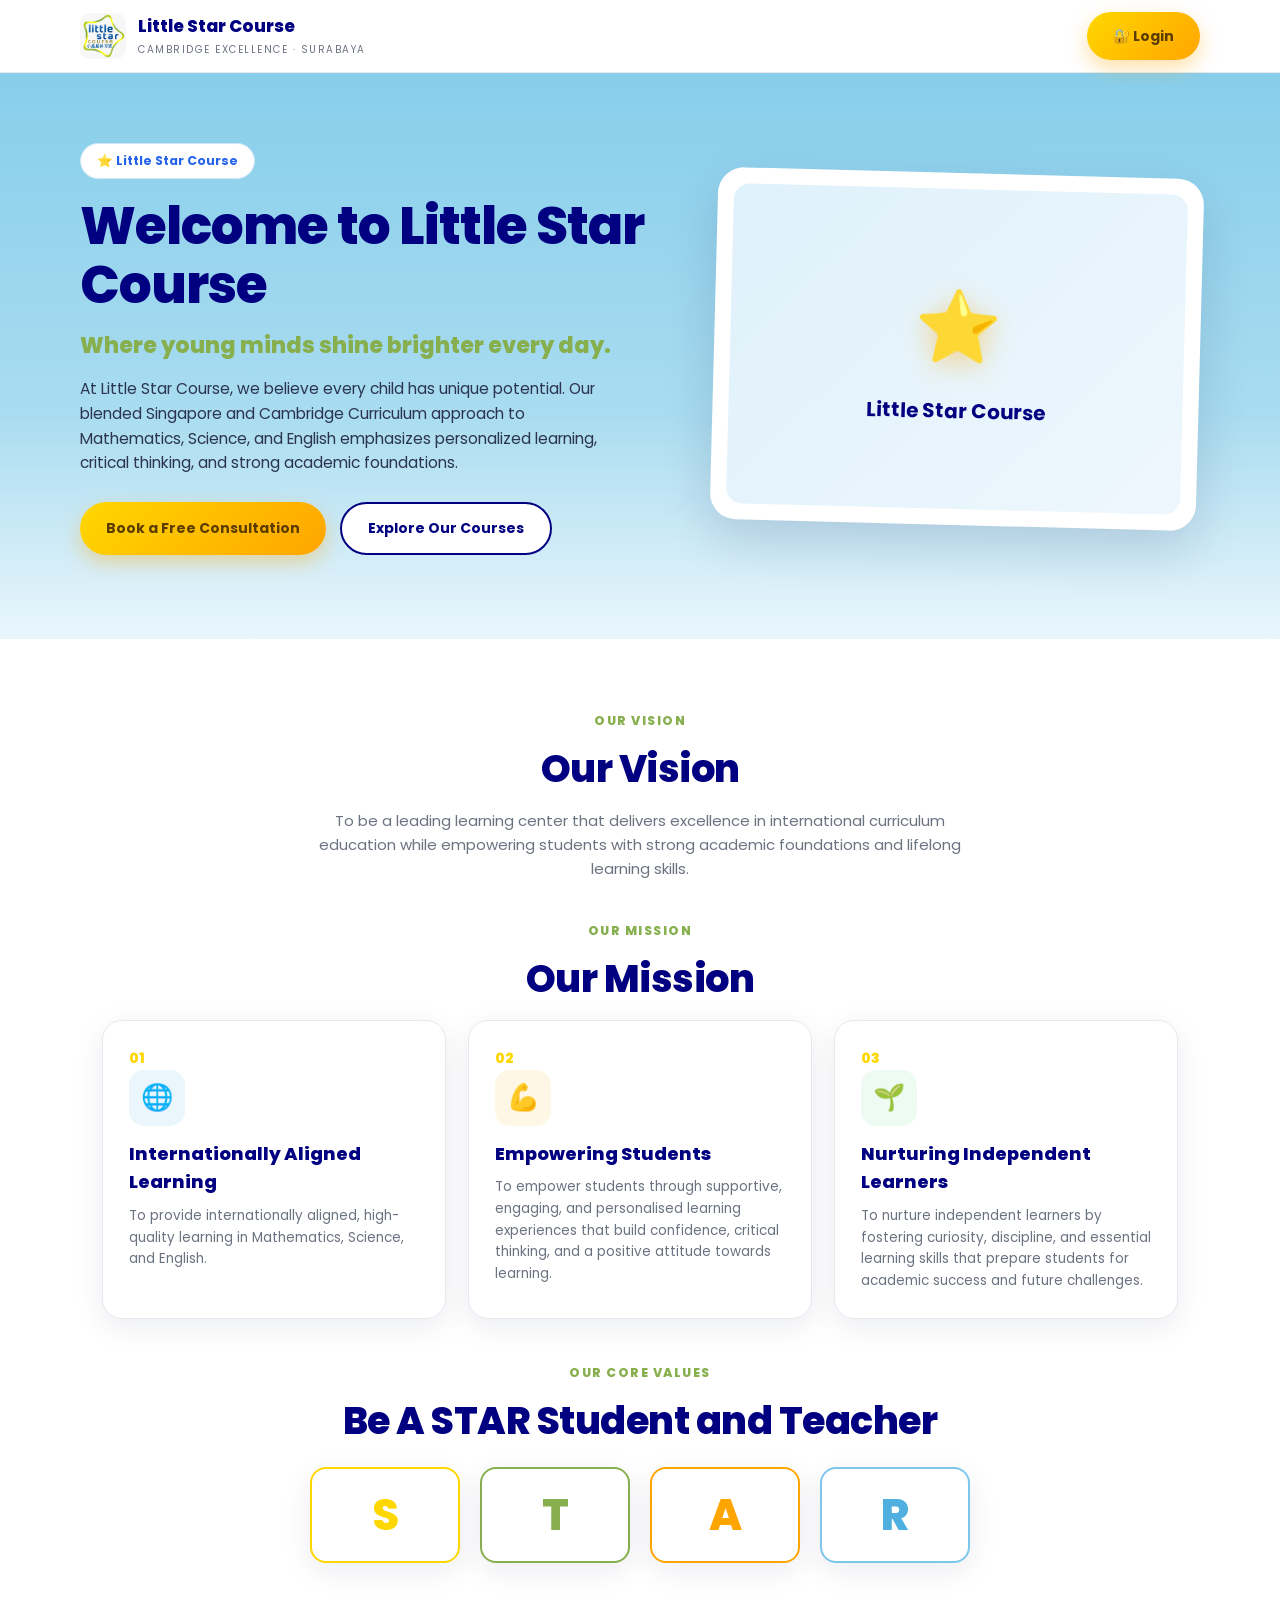
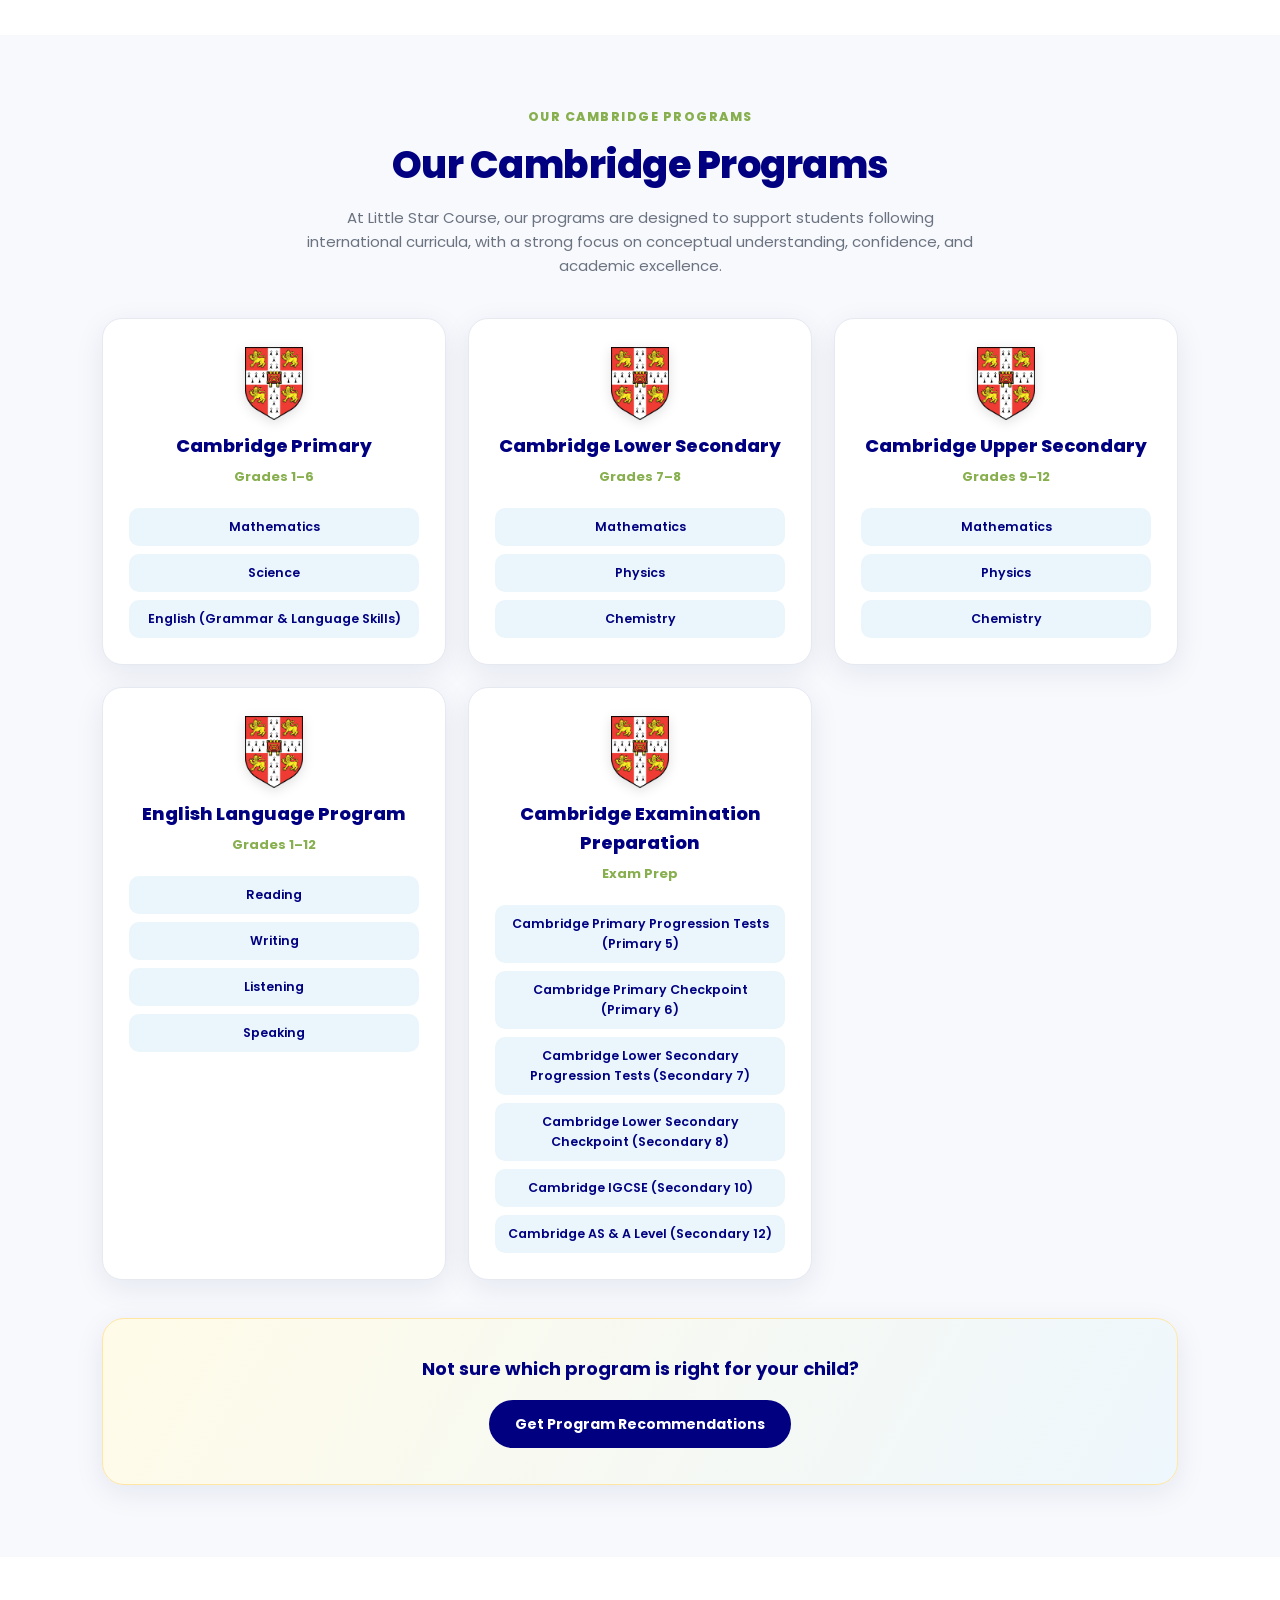
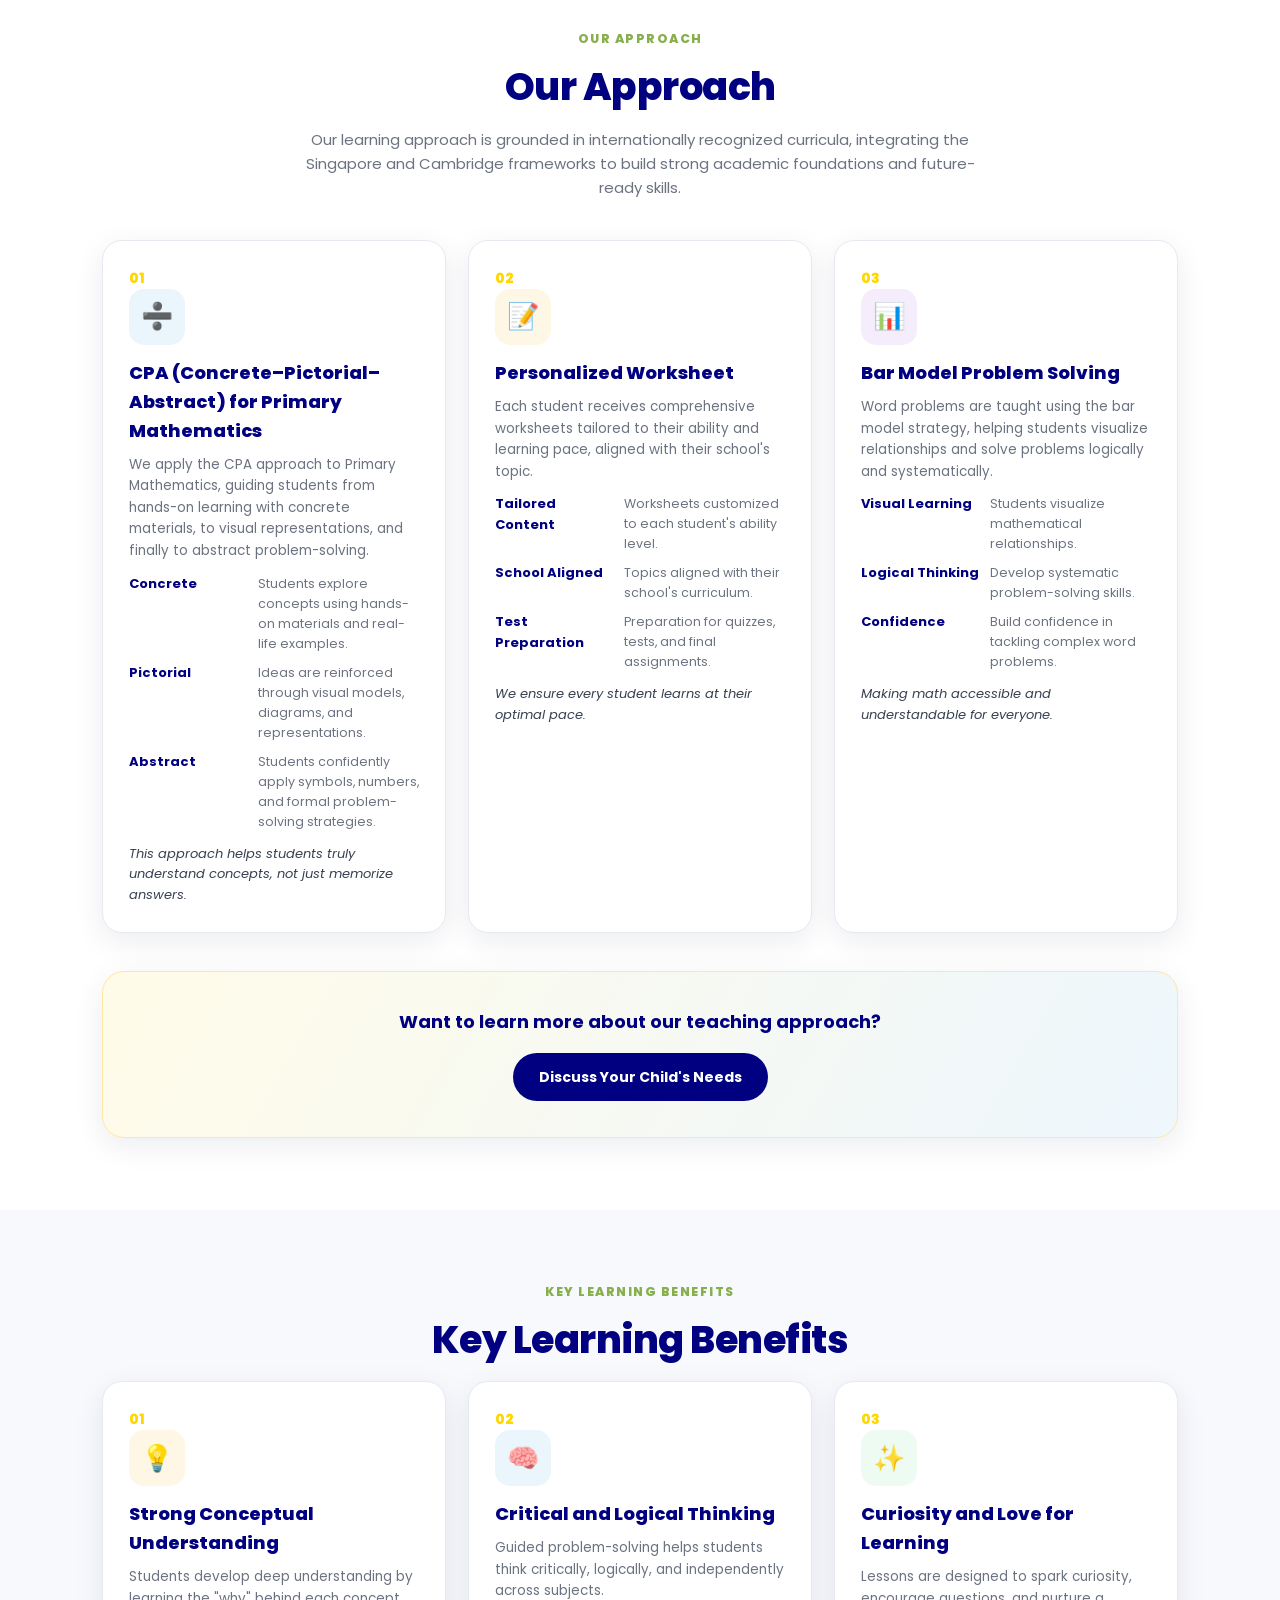
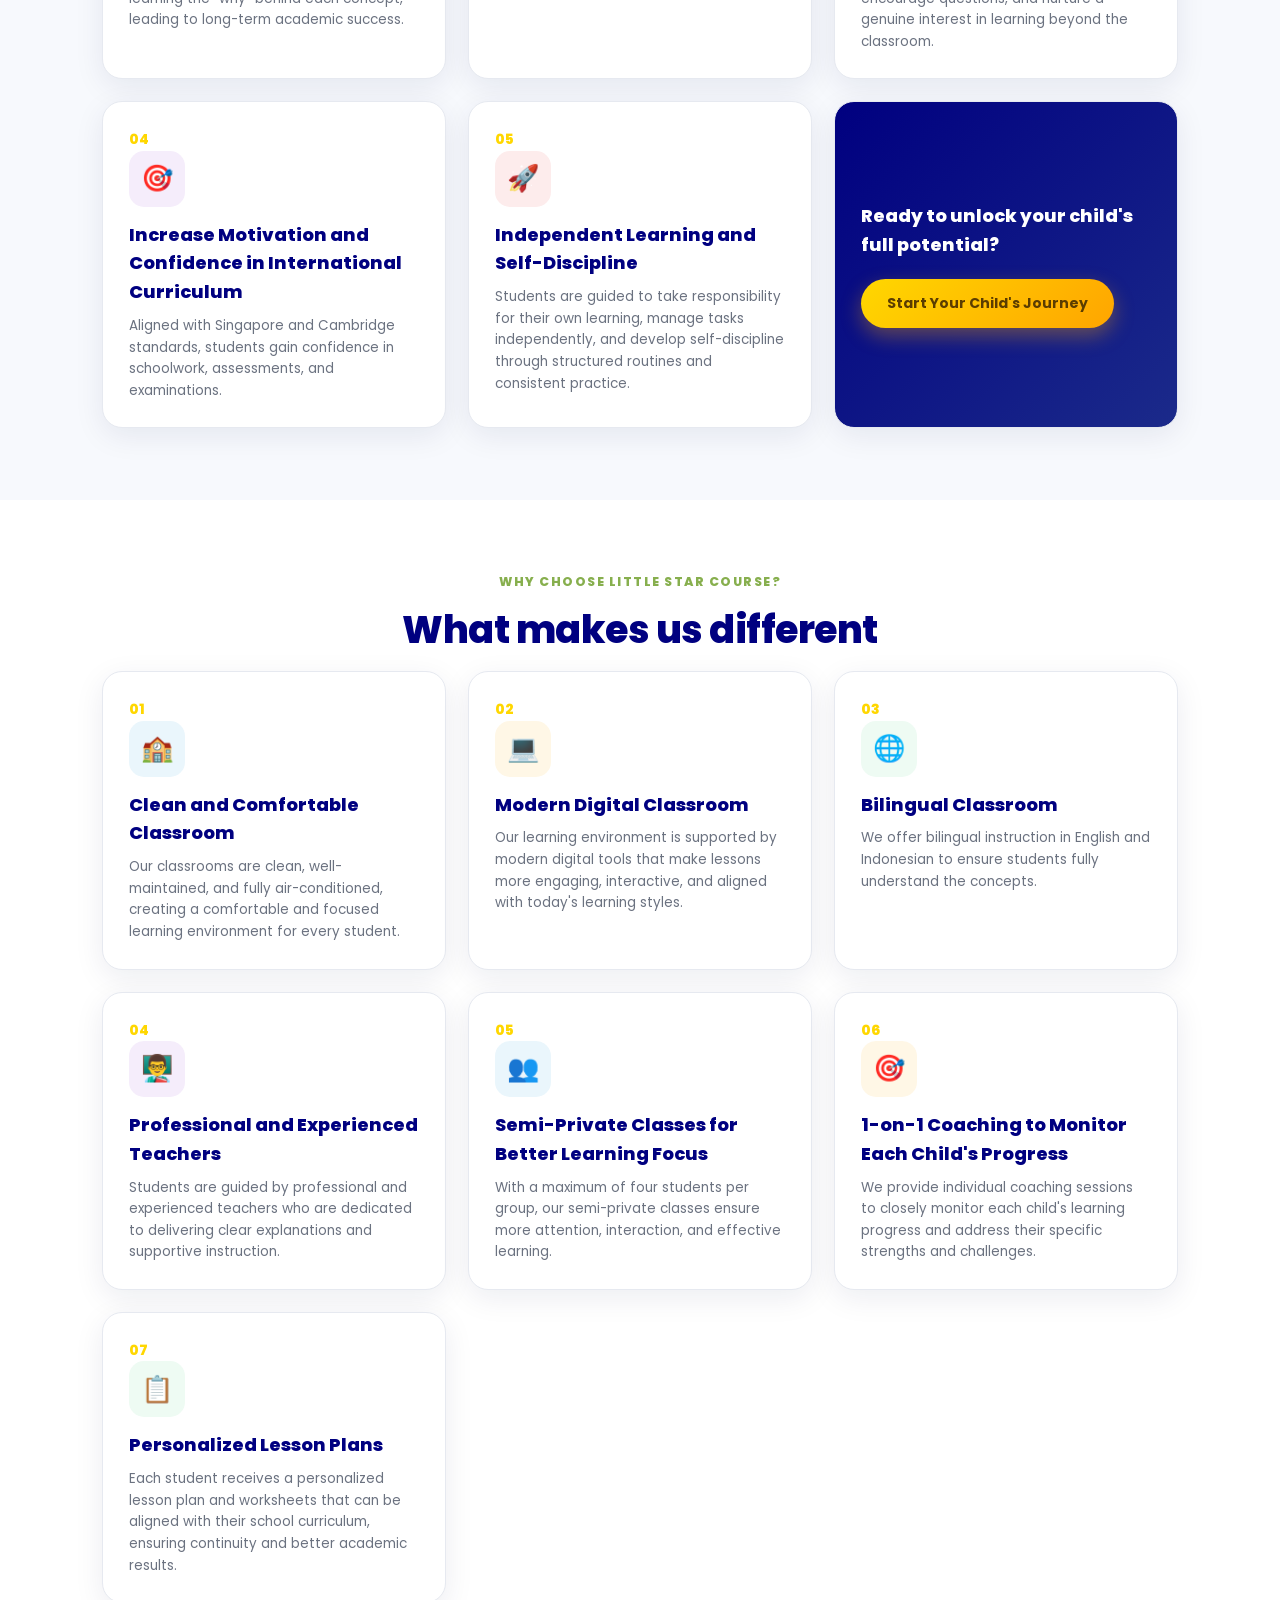
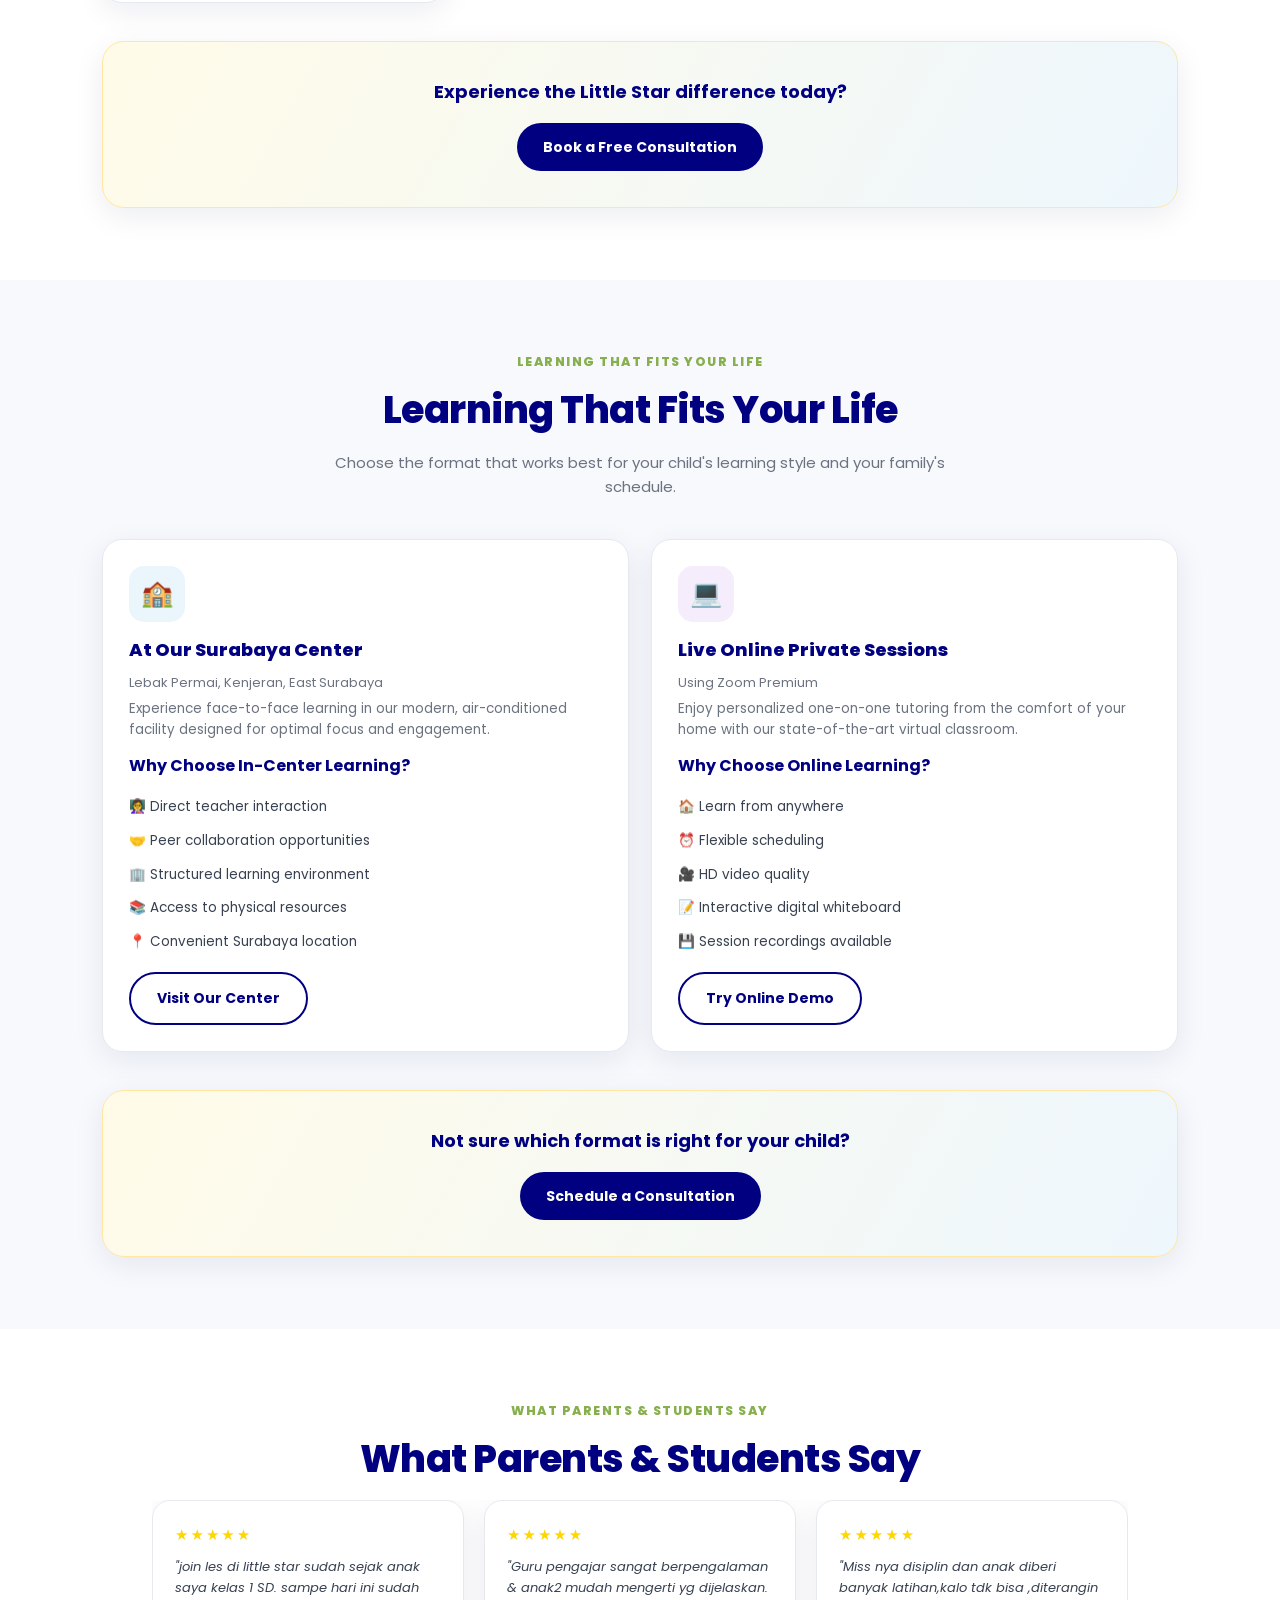
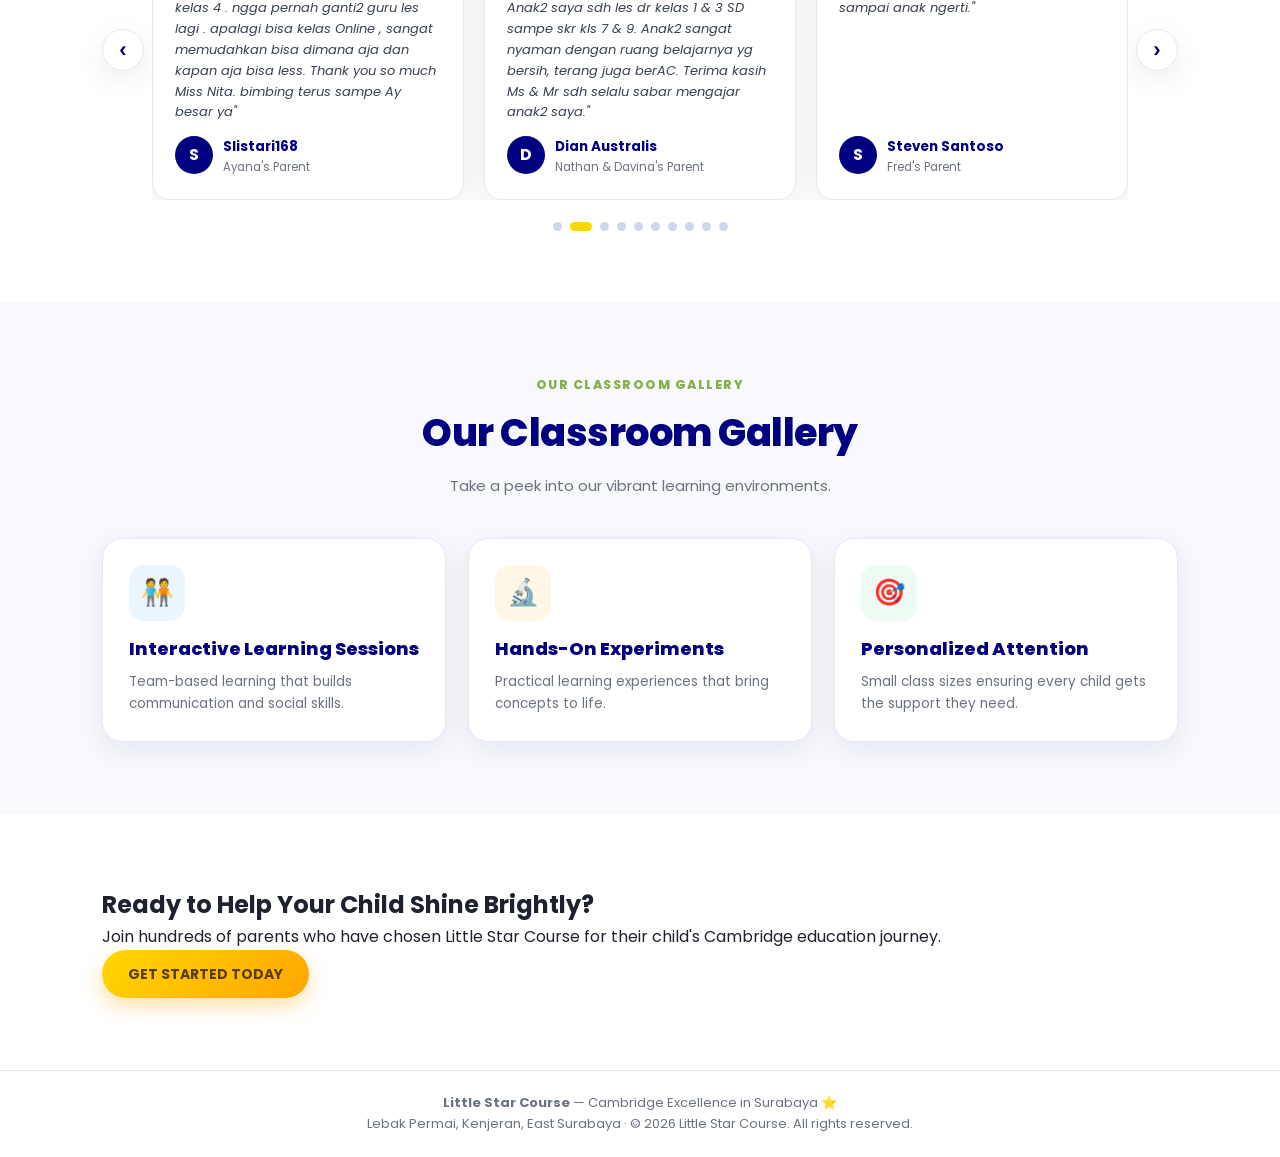
==== index.html @ 876dac09 "Add files via upload" ====
<!DOCTYPE html>
<html lang="en">
<head>
<meta charset="UTF-8">
<meta name="viewport" content="width=device-width, initial-scale=1.0">
<title>Little Star Course - Cambridge Excellence in Surabaya</title>
<meta name="description" content="Specialized Math, Science & English tutoring in Surabaya, designed for the modern learner. Cambridge curriculum for Primary, IGCSE, and A Level students.">
<link rel="icon" href="assets/logo.jpeg">
<link href="https://fonts.googleapis.com/css2?family=Poppins:wght@400;500;600;700;800&display=swap" rel="stylesheet">
<style>
:root{
  --navy:#000080;--navy2:#151a5c;--blue:#2563eb;--sky:#87ceeb;--sky-soft:#eaf6fc;
  --gold:#ffd700;--orange:#ffa500;--green:#87af4e;--purple:#9b59b6;
  --ink:#1e2230;--muted:#6b7280;--line:#e6e9f0;--bg:#f7f9fd;--card:#fff;
  --shadow:0 8px 30px rgba(15,23,80,.08);--shadow-lg:0 20px 50px rgba(15,23,80,.14);
}
*{box-sizing:border-box;margin:0;padding:0}
body{font-family:'Poppins',system-ui,sans-serif;color:var(--ink);background:var(--card);line-height:1.6;overflow-x:hidden}
a{text-decoration:none;color:inherit}
img{max-width:100%;display:block}
.wrap{max-width:1120px;margin:0 auto;padding:0 22px}
.btn{display:inline-flex;align-items:center;gap:8px;padding:13px 26px;border-radius:999px;font-weight:700;font-size:14px;cursor:pointer;border:none;transition:.2s}
.btn:active{transform:translateY(1px)}
.btn-gold{background:linear-gradient(135deg,var(--gold),var(--orange));color:#5b3d00;box-shadow:0 8px 20px rgba(255,165,0,.35)}
.btn-gold:hover{filter:brightness(1.03);transform:translateY(-2px)}
.btn-navy{background:var(--navy);color:#fff}
.btn-navy:hover{background:var(--navy2)}
.btn-outline{background:#fff;color:var(--navy);border:2px solid var(--navy)}
.btn-outline:hover{background:var(--navy);color:#fff}
.sec{padding:72px 0}
.sec-alt{background:var(--bg)}
.eyebrow{color:var(--green);font-weight:800;letter-spacing:1.5px;text-transform:uppercase;font-size:12.5px;text-align:center}
h2.title{font-size:clamp(26px,4vw,38px);font-weight:800;color:var(--navy);text-align:center;margin:8px 0 10px;letter-spacing:-.5px}
.subtitle{color:var(--muted);text-align:center;max-width:680px;margin:0 auto 40px;font-size:15px}
.grid{display:grid;gap:22px}
.card{background:var(--card);border:1px solid var(--line);border-radius:20px;padding:26px;box-shadow:var(--shadow);transition:.2s}
.card:hover{transform:translateY(-4px);box-shadow:var(--shadow-lg)}
.card .ic{width:56px;height:56px;border-radius:15px;display:flex;align-items:center;justify-content:center;font-size:26px;margin-bottom:14px}
.card h3{font-size:18px;color:var(--navy);font-weight:800;margin-bottom:8px}
.card p{color:var(--muted);font-size:13.5px}
.num{font-weight:800;color:var(--gold);font-size:14px}
.mini{margin-top:12px;display:flex;flex-direction:column;gap:9px}
.mini .row{display:flex;gap:9px;align-items:flex-start}
.mini .k{font-weight:700;color:var(--navy);font-size:13px;min-width:120px}
.mini .v{color:var(--muted);font-size:12.5px}
.note{color:#374151;font-size:13px;font-style:italic;margin-top:12px}

/* Header */
header{position:sticky;top:0;z-index:100;background:rgba(255,255,255,.94);backdrop-filter:blur(8px);border-bottom:1px solid var(--line)}
.nav{display:flex;align-items:center;justify-content:space-between;padding:12px 0}
.brand{display:flex;align-items:center;gap:12px}
.brand img{height:46px;width:auto;border-radius:10px}
.brand b{color:var(--navy);font-weight:800;font-size:17px;line-height:1}
.brand small{display:block;color:var(--muted);font-size:10px;letter-spacing:1.5px;text-transform:uppercase;margin-top:2px}

/* Hero */
.hero{background:linear-gradient(180deg,var(--sky) 0%,#a9dcf0 60%,var(--sky-soft) 100%);position:relative;overflow:hidden}
.hero-inner{display:grid;grid-template-columns:1.1fr .9fr;gap:40px;align-items:center;padding:70px 0 84px}
.hero h1{font-size:clamp(32px,5vw,52px);font-weight:800;color:var(--navy);line-height:1.12;letter-spacing:-1px}
.hero .tag{color:var(--green);font-weight:800;font-size:clamp(16px,2.4vw,22px);margin:14px 0}
.hero p{color:#2b3450;font-size:15.5px;max-width:520px}
.hero .cta{display:flex;gap:14px;flex-wrap:wrap;margin-top:26px}
.hero-badge{display:inline-flex;align-items:center;gap:8px;background:#fff;border:1.5px solid #cfe8f6;color:var(--blue);font-weight:700;font-size:12.5px;padding:7px 16px;border-radius:999px;margin-bottom:18px}
.hero-photo{background:#fff;border-radius:26px;padding:16px;box-shadow:var(--shadow-lg);transform:rotate(1.5deg)}
.hero-photo .frame{border-radius:16px;background:linear-gradient(135deg,#dff1fb,#eef7fd);height:320px;display:flex;align-items:center;justify-content:center;flex-direction:column;gap:12px;color:var(--navy)}
.hero-photo .frame .star{font-size:70px;filter:drop-shadow(0 6px 14px rgba(255,165,0,.4))}
@media(max-width:820px){.hero-inner{grid-template-columns:1fr;text-align:center;padding:50px 0 60px}.hero p{margin:0 auto}.hero .cta{justify-content:center}.hero-photo{display:none}}

/* STAR values (hover to reveal) */
.star-row{display:flex;gap:20px;justify-content:center;flex-wrap:wrap;margin-top:14px}
.star-item{position:relative}
.star-chip{background:#fff;border:2.5px solid var(--gold);border-radius:16px;width:150px;height:96px;display:flex;align-items:center;justify-content:center;box-shadow:var(--shadow);cursor:pointer;transition:.2s}
.star-item:hover .star-chip{transform:translateY(-3px);box-shadow:var(--shadow-lg)}
.star-chip .L{font-size:44px;font-weight:800;line-height:1;color:var(--gold)}
.star-pop{position:absolute;top:100%;left:50%;transform:translateX(-50%) translateY(-6px);margin-top:12px;width:236px;background:#fff;border:2px solid var(--gold);border-radius:16px;padding:16px 14px;box-shadow:var(--shadow-lg);opacity:0;visibility:hidden;transition:.22s;z-index:6;text-align:center}
.star-item:hover .star-pop{opacity:1;visibility:visible;transform:translateX(-50%) translateY(0)}
.star-pop b{display:block;font-size:15px;margin-bottom:6px}
.star-pop span{font-size:12.5px;color:#374151}
.st-s .star-chip,.st-s .star-pop{border-color:var(--gold)} .st-s .L,.st-s .star-pop b{color:var(--gold)}
.st-t .star-chip,.st-t .star-pop{border-color:var(--green)} .st-t .L,.st-t .star-pop b{color:var(--green)}
.st-a .star-chip,.st-a .star-pop{border-color:var(--orange)} .st-a .L,.st-a .star-pop b{color:var(--orange)}
.st-r .star-chip,.st-r .star-pop{border-color:#7cc6ea} .st-r .L,.st-r .star-pop b{color:#4fb0e0}
@media(max-width:640px){
  .star-row{flex-direction:column;align-items:stretch;gap:12px;max-width:440px;margin:16px auto 0}
  .star-item{display:flex;align-items:center;gap:14px;background:#fff;border:2px solid var(--gold);border-radius:16px;padding:12px 16px;box-shadow:var(--shadow)}
  .star-chip{width:52px;height:52px;flex:0 0 52px;border:none;border-radius:12px;box-shadow:none;background:transparent}
  .star-chip .L{font-size:38px}
  .star-item:hover .star-chip{transform:none;box-shadow:none}
  .star-pop{position:static;opacity:1;visibility:visible;transform:none!important;width:auto;margin:0;border:none;box-shadow:none;padding:0;background:transparent;text-align:left;flex:1}
  .star-pop b{font-size:14.5px;margin-bottom:2px}
  .star-pop span{font-size:12px;line-height:1.5}
  .st-s.star-item{border-color:var(--gold)} .st-t.star-item{border-color:var(--green)}
  .st-a.star-item{border-color:var(--orange)} .st-r.star-item{border-color:#7cc6ea}
}

/* exam list */
.examlist{display:flex;flex-wrap:wrap;gap:10px;justify-content:center;margin-top:22px}
.examlist span{background:#fff;border:1px solid var(--line);border-radius:999px;padding:8px 16px;font-size:12.5px;font-weight:600;color:var(--navy)}
.pill{display:inline-block;background:var(--sky-soft);color:var(--blue);font-size:12px;font-weight:700;padding:4px 12px;border-radius:999px;margin:3px 3px 0 0}
.prog{text-align:center;display:flex;flex-direction:column;align-items:center}
.prog{transition:transform .25s,box-shadow .25s,border-color .25s}
.prog:hover{border-color:#f0c98a}
.prog .crest{width:58px;height:auto;margin:2px auto 12px;filter:drop-shadow(0 3px 6px rgba(0,0,0,.12));transition:transform .38s cubic-bezier(.34,1.56,.64,1)}
.prog:hover .crest{transform:scale(1.16) rotate(-3deg)}
.exam-wrap:hover .exam-crest{transform:scale(1.12)}
.exam-crest{transition:transform .38s cubic-bezier(.34,1.56,.64,1)}
.prog h3{margin-bottom:6px}
.prog .grades{color:var(--green);font-weight:700;font-size:13px;margin-bottom:12px}
.prog .subj{display:block;width:100%;background:var(--sky-soft);color:var(--navy);border-radius:10px;padding:9px 12px;font-size:12.5px;font-weight:600;margin-top:8px}
.exam-crest{width:56px;height:auto;margin:0 auto 10px;filter:drop-shadow(0 3px 6px rgba(0,0,0,.12))}
.cta-band{text-align:center;margin-top:38px;background:linear-gradient(120deg,#fffbe8,#eef7fd);border:1.5px solid #ffe6a3;border-radius:22px;padding:36px 24px;box-shadow:var(--shadow)}
.cta-band p{color:var(--navy);font-weight:700;font-size:18px;margin-bottom:16px}

/* testimonials */
.tgrid{display:grid;grid-template-columns:repeat(3,1fr);gap:20px}
@media(max-width:900px){.tgrid{grid-template-columns:1fr}}
.tcard{background:#fff;border:1px solid var(--line);border-radius:18px;padding:22px;box-shadow:var(--shadow);display:flex;flex-direction:column;height:300px}
.tcard .stars{color:var(--gold);font-size:15px;letter-spacing:2px}
.tcard p{color:#374151;font-size:13px;margin:10px 0 14px;font-style:italic;flex:1;overflow:auto}
/* carousel */
.carousel{position:relative;display:flex;align-items:center;gap:8px}
.carousel-vp{overflow:hidden;flex:1}
.ctrack{display:flex;gap:20px;transition:transform .55s ease}
.ctrack .tcard{flex:0 0 calc((100% - 40px)/3)}
.caro-btn{width:42px;height:42px;flex-shrink:0;border-radius:50%;border:1.5px solid var(--line);background:#fff;color:var(--navy);font-size:22px;font-weight:700;cursor:pointer;box-shadow:var(--shadow);transition:.15s}
.caro-btn:hover{background:var(--navy);color:#fff}
.caro-dots{display:flex;gap:8px;justify-content:center;margin-top:22px}
.caro-dots i{width:9px;height:9px;border-radius:50%;background:#cfd6ea;cursor:pointer;transition:.2s}
.caro-dots i.on{background:var(--gold);width:22px;border-radius:6px}
@media(max-width:900px){.ctrack .tcard{flex:0 0 100%}.caro-btn{width:36px;height:36px;font-size:18px}}
.tcard .who{display:flex;align-items:center;gap:10px}
.tcard .av{width:38px;height:38px;border-radius:50%;background:var(--navy);color:#fff;display:flex;align-items:center;justify-content:center;font-weight:700;flex-shrink:0}
.tcard .who b{font-size:13.5px;color:var(--navy)}
.tcard .who small{display:block;color:var(--muted);font-size:11.5px}

/* format */
.fmt{display:grid;grid-template-columns:1fr 1fr;gap:22px}
@media(max-width:820px){.fmt{grid-template-columns:1fr}}
.fmt .card ul{list-style:none;margin-top:12px}
.fmt .card li{padding:6px 0;font-size:13.5px;color:#374151;display:flex;gap:8px;align-items:center}
.fmt .addr{color:var(--muted);font-size:13px;margin-bottom:4px}

/* final cta (sky-blue band) */
.final-band{background:linear-gradient(180deg,#8ed3ef 0%,#79c9e8 100%);padding:82px 0;text-align:center}
.final-band h2{color:#fff;font-size:clamp(28px,4vw,42px);font-weight:800;letter-spacing:-.5px}
.final-band p{color:rgba(255,255,255,.95);max-width:560px;margin:14px auto 28px;font-size:15.5px}
.btn-orange{background:linear-gradient(135deg,#ffb300,#ff9800);color:#fff;box-shadow:0 10px 26px rgba(255,152,0,.42)}
.btn-orange:hover{filter:brightness(1.03);transform:translateY(-2px)}

footer{background:#fff;color:var(--muted);padding:22px 0;text-align:center;font-size:13px;border-top:1px solid var(--line)}

/* ===== Mobile tidy-up ===== */
@media(max-width:900px){
  .grid[style]{grid-template-columns:1fr 1fr!important}
}
@media(max-width:640px){
  .grid[style]{grid-template-columns:1fr!important}
  .sec{padding:48px 0}
  .wrap{padding:0 18px}
  h2.title{font-size:26px}
  .subtitle{margin-bottom:28px;font-size:14px}
  .card{padding:20px}
  .cta-band{padding:26px 18px;margin-top:26px}
  .cta-band p{font-size:16px}
  .final-band{padding:56px 0}
  .hero-badge{margin-bottom:14px}
  .hero .cta .btn{width:100%;justify-content:center}
  .carousel{gap:4px}
}
</style>
</head>
<body>

<header>
  <div class="wrap nav">
    <a class="brand" href="index.html">
      <img src="assets/logo.jpeg" alt="Little Star Course">
      <div><b>Little Star Course</b><small>Cambridge Excellence · Surabaya</small></div>
    </a>
    <a href="portal.html" class="btn btn-gold">🔐 Login</a>
  </div>
</header>

<!-- HERO -->
<section class="hero">
  <div class="wrap hero-inner">
    <div>
      <span class="hero-badge">⭐ Little Star Course</span>
      <h1>Welcome to Little Star Course</h1>
      <div class="tag">Where young minds shine brighter every day.</div>
      <p>At Little Star Course, we believe every child has unique potential. Our blended Singapore and Cambridge Curriculum approach to Mathematics, Science, and English emphasizes personalized learning, critical thinking, and strong academic foundations.</p>
      <div class="cta">
        <a href="https://wa.me/6287855888747" target="_blank" rel="noopener" class="btn btn-gold">Book a Free Consultation</a>
        <a href="#programs" class="btn btn-outline">Explore Our Courses</a>
      </div>
    </div>
    <div class="hero-photo">
      <div class="frame">
        <div class="star">⭐</div>
        <b style="font-size:20px">Little Star Course</b>
      </div>
    </div>
  </div>
</section>

<!-- VISION -->
<section class="sec">
  <div class="wrap">
    <div class="eyebrow">Our Vision</div>
    <h2 class="title">Our Vision</h2>
    <p class="subtitle">To be a leading learning center that delivers excellence in international curriculum education while empowering students with strong academic foundations and lifelong learning skills.</p>

    <div class="eyebrow" style="margin-top:20px">Our Mission</div>
    <h2 class="title">Our Mission</h2>
    <div class="grid" style="grid-template-columns:repeat(3,1fr)">
      <div class="card"><div class="num">01</div><div class="ic" style="background:var(--sky-soft)">🌐</div><h3>Internationally Aligned Learning</h3><p>To provide internationally aligned, high-quality learning in Mathematics, Science, and English.</p></div>
      <div class="card"><div class="num">02</div><div class="ic" style="background:#fff7e6">💪</div><h3>Empowering Students</h3><p>To empower students through supportive, engaging, and personalised learning experiences that build confidence, critical thinking, and a positive attitude towards learning.</p></div>
      <div class="card"><div class="num">03</div><div class="ic" style="background:#eefbf3">🌱</div><h3>Nurturing Independent Learners</h3><p>To nurture independent learners by fostering curiosity, discipline, and essential learning skills that prepare students for academic success and future challenges.</p></div>
    </div>

    <div style="text-align:center;margin-top:44px">
      <div class="eyebrow">Our Core Values</div>
      <h2 class="title" style="margin-bottom:16px">Be A STAR Student and Teacher</h2>
      <div class="star-row">
        <div class="star-item st-s"><div class="star-chip"><div class="L">S</div></div>
          <div class="star-pop"><b>Shine Brightly</b><span>Always do your best and let your talents and efforts shine.</span></div></div>
        <div class="star-item st-t"><div class="star-chip"><div class="L">T</div></div>
          <div class="star-pop"><b>Try Hard</b><span>Put in consistent effort and never give up even when things are challenging.</span></div></div>
        <div class="star-item st-a"><div class="star-chip"><div class="L">A</div></div>
          <div class="star-pop"><b>Act Kindly</b><span>Show kindness to others through words and actions every day.</span></div></div>
        <div class="star-item st-r"><div class="star-chip"><div class="L">R</div></div>
          <div class="star-pop"><b>Respect Everyone</b><span>Treat teachers, classmates and yourself with respect and dignity.</span></div></div>
      </div>
    </div>
  </div>
</section>

<!-- PROGRAMS -->
<section class="sec sec-alt" id="programs">
  <div class="wrap">
    <div class="eyebrow">Our Cambridge Programs</div>
    <h2 class="title">Our Cambridge Programs</h2>
    <p class="subtitle">At Little Star Course, our programs are designed to support students following international curricula, with a strong focus on conceptual understanding, confidence, and academic excellence.</p>
    <div class="grid" style="grid-template-columns:repeat(3,1fr)">
      <div class="card prog"><img src="assets/cambridge.png" class="crest" alt="Cambridge"><h3>Cambridge Primary</h3><div class="grades">Grades 1–6</div><span class="subj">Mathematics</span><span class="subj">Science</span><span class="subj">English (Grammar &amp; Language Skills)</span></div>
      <div class="card prog"><img src="assets/cambridge.png" class="crest" alt="Cambridge"><h3>Cambridge Lower Secondary</h3><div class="grades">Grades 7–8</div><span class="subj">Mathematics</span><span class="subj">Physics</span><span class="subj">Chemistry</span></div>
      <div class="card prog"><img src="assets/cambridge.png" class="crest" alt="Cambridge"><h3>Cambridge Upper Secondary</h3><div class="grades">Grades 9–12</div><span class="subj">Mathematics</span><span class="subj">Physics</span><span class="subj">Chemistry</span></div>
      <div class="card prog"><img src="assets/cambridge.png" class="crest" alt="Cambridge"><h3>English Language Program</h3><div class="grades">Grades 1–12</div><span class="subj">Reading</span><span class="subj">Writing</span><span class="subj">Listening</span><span class="subj">Speaking</span></div>
      <div class="card prog"><img src="assets/cambridge.png" class="crest" alt="Cambridge"><h3>Cambridge Examination Preparation</h3><div class="grades">Exam Prep</div><span class="subj">Cambridge Primary Progression Tests (Primary 5)</span><span class="subj">Cambridge Primary Checkpoint (Primary 6)</span><span class="subj">Cambridge Lower Secondary Progression Tests (Secondary 7)</span><span class="subj">Cambridge Lower Secondary Checkpoint (Secondary 8)</span><span class="subj">Cambridge IGCSE (Secondary 10)</span><span class="subj">Cambridge AS &amp; A Level (Secondary 12)</span></div>
    </div>
    <div class="cta-band"><p>Not sure which program is right for your child?</p><a href="https://wa.me/6287855888747" target="_blank" rel="noopener" class="btn btn-navy">Get Program Recommendations</a></div>
  </div>
</section>

<!-- APPROACH -->
<section class="sec" id="approach">
  <div class="wrap">
    <div class="eyebrow">Our Approach</div>
    <h2 class="title">Our Approach</h2>
    <p class="subtitle">Our learning approach is grounded in internationally recognized curricula, integrating the Singapore and Cambridge frameworks to build strong academic foundations and future-ready skills.</p>
    <div class="grid" style="grid-template-columns:repeat(3,1fr)">
      <div class="card"><div class="num">01</div><div class="ic" style="background:var(--sky-soft)">➗</div>
        <h3>CPA (Concrete–Pictorial–Abstract) for Primary Mathematics</h3>
        <p>We apply the CPA approach to Primary Mathematics, guiding students from hands-on learning with concrete materials, to visual representations, and finally to abstract problem-solving.</p>
        <div class="mini">
          <div class="row"><div class="k">Concrete</div><div class="v">Students explore concepts using hands-on materials and real-life examples.</div></div>
          <div class="row"><div class="k">Pictorial</div><div class="v">Ideas are reinforced through visual models, diagrams, and representations.</div></div>
          <div class="row"><div class="k">Abstract</div><div class="v">Students confidently apply symbols, numbers, and formal problem-solving strategies.</div></div>
        </div>
        <div class="note">This approach helps students truly understand concepts, not just memorize answers.</div></div>
      <div class="card"><div class="num">02</div><div class="ic" style="background:#fff7e6">📝</div>
        <h3>Personalized Worksheet</h3>
        <p>Each student receives comprehensive worksheets tailored to their ability and learning pace, aligned with their school's topic.</p>
        <div class="mini">
          <div class="row"><div class="k">Tailored Content</div><div class="v">Worksheets customized to each student's ability level.</div></div>
          <div class="row"><div class="k">School Aligned</div><div class="v">Topics aligned with their school's curriculum.</div></div>
          <div class="row"><div class="k">Test Preparation</div><div class="v">Preparation for quizzes, tests, and final assignments.</div></div>
        </div>
        <div class="note">We ensure every student learns at their optimal pace.</div></div>
      <div class="card"><div class="num">03</div><div class="ic" style="background:#f5edfb">📊</div>
        <h3>Bar Model Problem Solving</h3>
        <p>Word problems are taught using the bar model strategy, helping students visualize relationships and solve problems logically and systematically.</p>
        <div class="mini">
          <div class="row"><div class="k">Visual Learning</div><div class="v">Students visualize mathematical relationships.</div></div>
          <div class="row"><div class="k">Logical Thinking</div><div class="v">Develop systematic problem-solving skills.</div></div>
          <div class="row"><div class="k">Confidence</div><div class="v">Build confidence in tackling complex word problems.</div></div>
        </div>
        <div class="note">Making math accessible and understandable for everyone.</div></div>
    </div>
    <div class="cta-band"><p>Want to learn more about our teaching approach?</p><a href="https://wa.me/6287855888747" target="_blank" rel="noopener" class="btn btn-navy">Discuss Your Child's Needs</a></div>
  </div>
</section>

<!-- KEY LEARNING BENEFITS -->
<section class="sec sec-alt">
  <div class="wrap">
    <div class="eyebrow">Key Learning Benefits</div>
    <h2 class="title">Key Learning Benefits</h2>
    <div class="grid" style="grid-template-columns:repeat(3,1fr)">
      <div class="card"><div class="num">01</div><div class="ic" style="background:#fff7e6">💡</div><h3>Strong Conceptual Understanding</h3><p>Students develop deep understanding by learning the "why" behind each concept, leading to long-term academic success.</p></div>
      <div class="card"><div class="num">02</div><div class="ic" style="background:var(--sky-soft)">🧠</div><h3>Critical and Logical Thinking</h3><p>Guided problem-solving helps students think critically, logically, and independently across subjects.</p></div>
      <div class="card"><div class="num">03</div><div class="ic" style="background:#eefbf3">✨</div><h3>Curiosity and Love for Learning</h3><p>Lessons are designed to spark curiosity, encourage questions, and nurture a genuine interest in learning beyond the classroom.</p></div>
      <div class="card"><div class="num">04</div><div class="ic" style="background:#f5edfb">🎯</div><h3>Increase Motivation and Confidence in International Curriculum</h3><p>Aligned with Singapore and Cambridge standards, students gain confidence in schoolwork, assessments, and examinations.</p></div>
      <div class="card"><div class="num">05</div><div class="ic" style="background:#fdecec">🚀</div><h3>Independent Learning and Self-Discipline</h3><p>Students are guided to take responsibility for their own learning, manage tasks independently, and develop self-discipline through structured routines and consistent practice.</p></div>
      <div class="card" style="display:flex;flex-direction:column;justify-content:center;align-items:flex-start;background:linear-gradient(135deg,var(--navy),#1b2a8a);color:#fff"><h3 style="color:#fff">Ready to unlock your child's full potential?</h3><a href="https://wa.me/6287855888747" target="_blank" rel="noopener" class="btn btn-gold" style="margin-top:12px">Start Your Child's Journey</a></div>
    </div>
  </div>
</section>

<!-- WHY -->
<section class="sec" id="why">
  <div class="wrap">
    <div class="eyebrow">Why Choose Little Star Course?</div>
    <h2 class="title">What makes us different</h2>
    <div class="grid" style="grid-template-columns:repeat(3,1fr)">
      <div class="card"><div class="num">01</div><div class="ic" style="background:var(--sky-soft)">🏫</div><h3>Clean and Comfortable Classroom</h3><p>Our classrooms are clean, well-maintained, and fully air-conditioned, creating a comfortable and focused learning environment for every student.</p></div>
      <div class="card"><div class="num">02</div><div class="ic" style="background:#fff7e6">💻</div><h3>Modern Digital Classroom</h3><p>Our learning environment is supported by modern digital tools that make lessons more engaging, interactive, and aligned with today's learning styles.</p></div>
      <div class="card"><div class="num">03</div><div class="ic" style="background:#eefbf3">🌐</div><h3>Bilingual Classroom</h3><p>We offer bilingual instruction in English and Indonesian to ensure students fully understand the concepts.</p></div>
      <div class="card"><div class="num">04</div><div class="ic" style="background:#f5edfb">👨‍🏫</div><h3>Professional and Experienced Teachers</h3><p>Students are guided by professional and experienced teachers who are dedicated to delivering clear explanations and supportive instruction.</p></div>
      <div class="card"><div class="num">05</div><div class="ic" style="background:var(--sky-soft)">👥</div><h3>Semi-Private Classes for Better Learning Focus</h3><p>With a maximum of four students per group, our semi-private classes ensure more attention, interaction, and effective learning.</p></div>
      <div class="card"><div class="num">06</div><div class="ic" style="background:#fff7e6">🎯</div><h3>1-on-1 Coaching to Monitor Each Child's Progress</h3><p>We provide individual coaching sessions to closely monitor each child's learning progress and address their specific strengths and challenges.</p></div>
      <div class="card"><div class="num">07</div><div class="ic" style="background:#eefbf3">📋</div><h3>Personalized Lesson Plans</h3><p>Each student receives a personalized lesson plan and worksheets that can be aligned with their school curriculum, ensuring continuity and better academic results.</p></div>
    </div>
    <div class="cta-band"><p>Experience the Little Star difference today?</p><a href="https://wa.me/6287855888747" target="_blank" rel="noopener" class="btn btn-navy">Book a Free Consultation</a></div>
  </div>
</section>

<!-- FORMATS -->
<section class="sec sec-alt">
  <div class="wrap">
    <div class="eyebrow">Learning That Fits Your Life</div>
    <h2 class="title">Learning That Fits Your Life</h2>
    <p class="subtitle">Choose the format that works best for your child's learning style and your family's schedule.</p>
    <div class="fmt">
      <div class="card"><div class="ic" style="background:var(--sky-soft)">🏫</div><h3>At Our Surabaya Center</h3>
        <div class="addr">Lebak Permai, Kenjeran, East Surabaya</div>
        <p>Experience face-to-face learning in our modern, air-conditioned facility designed for optimal focus and engagement.</p>
        <b style="color:var(--navy);display:block;margin-top:12px">Why Choose In-Center Learning?</b>
        <ul>
          <li>👩‍🏫 Direct teacher interaction</li>
          <li>🤝 Peer collaboration opportunities</li>
          <li>🏢 Structured learning environment</li>
          <li>📚 Access to physical resources</li>
          <li>📍 Convenient Surabaya location</li>
        </ul>
        <a href="https://wa.me/6287855888747" target="_blank" rel="noopener" class="btn btn-outline" style="margin-top:14px">Visit Our Center</a></div>
      <div class="card"><div class="ic" style="background:#f5edfb">💻</div><h3>Live Online Private Sessions</h3>
        <div class="addr">Using Zoom Premium</div>
        <p>Enjoy personalized one-on-one tutoring from the comfort of your home with our state-of-the-art virtual classroom.</p>
        <b style="color:var(--navy);display:block;margin-top:12px">Why Choose Online Learning?</b>
        <ul>
          <li>🏠 Learn from anywhere</li>
          <li>⏰ Flexible scheduling</li>
          <li>🎥 HD video quality</li>
          <li>📝 Interactive digital whiteboard</li>
          <li>💾 Session recordings available</li>
        </ul>
        <a href="https://wa.me/6287855888747" target="_blank" rel="noopener" class="btn btn-outline" style="margin-top:14px">Try Online Demo</a></div>
    </div>
    <div class="cta-band"><p>Not sure which format is right for your child?</p><a href="https://wa.me/6287855888747" target="_blank" rel="noopener" class="btn btn-navy">Schedule a Consultation</a></div>
  </div>
</section>

<!-- TESTIMONIALS -->
<section class="sec" id="testimoni">
  <div class="wrap">
    <div class="eyebrow">What Parents &amp; Students Say</div>
    <h2 class="title">What Parents &amp; Students Say</h2>
    <div class="carousel">
      <button class="caro-btn" onclick="caroMove(-1)" aria-label="prev">‹</button>
      <div class="carousel-vp"><div class="ctrack" id="ctrack">
      <div class="tcard"><div class="stars">★★★★★</div><p>"Saya sangat puas dengan les di Little Star Course. Anak sy kelas 7 dan mengambil les Science + Mathematic. Materi disampaikan dengan cara yang mudah dipahami, menyenangkan, dan sesuai dengan tingkat kemampuan anak. Tentornya sangat sabar, dan selalu memastikan anak benar-benar mengerti sebelum lanjut ke materi berikutnya. Bahkan setiap ada tugas mendadak dari sekolah selalu dibantu by WA. Sejak ikut les di Little Star Course, pemahaman anak sy terhadap pelajaran Science dan Matematika meningkat, lebih percaya diri saat mengerjakan soal. Mr. Rein benar2 memahami karakter belajar anak sy, pelajaran yang awalnya terasa berat untuk anak sy sekarang happy kalau disuruh kerjakan, meskipun masih ada beberapa yang salah dalam pengerjaan soal tp buat sy sudah banyak kemajuan padahal baru 3 bulan anak sy les."</p><div class="who"><div class="av">N</div><div><b>Nila Kresna</b><small>Atha's Parent</small></div></div></div>
      <div class="tcard"><div class="stars">★★★★★</div><p>"join les di little star sudah sejak anak saya kelas 1 SD. sampe hari ini sudah kelas 4 . ngga pernah ganti2 guru les lagi . apalagi bisa kelas Online , sangat memudahkan bisa dimana aja dan kapan aja bisa less. Thank you so much Miss Nita. bimbing terus sampe Ay besar ya"</p><div class="who"><div class="av">S</div><div><b>Slistari168</b><small>Ayana's Parent</small></div></div></div>
      <div class="tcard"><div class="stars">★★★★★</div><p>"Guru pengajar sangat berpengalaman &amp; anak2 mudah mengerti yg dijelaskan. Anak2 saya sdh les dr kelas 1 &amp; 3 SD sampe skr kls 7 &amp; 9. Anak2 sangat nyaman dengan ruang belajarnya yg bersih, terang juga berAC. Terima kasih Ms &amp; Mr sdh selalu sabar mengajar anak2 saya."</p><div class="who"><div class="av">D</div><div><b>Dian Australis</b><small>Nathan &amp; Davina's Parent</small></div></div></div>
      <div class="tcard"><div class="stars">★★★★★</div><p>"Miss nya disiplin dan anak diberi banyak latihan,kalo tdk bisa ,diterangin sampai anak ngerti."</p><div class="who"><div class="av">S</div><div><b>Steven Santoso</b><small>Fred's Parent</small></div></div></div>
      <div class="tcard"><div class="stars">★★★★★</div><p>"setelah mengikuti bimbingan belajar ini nilai science kenzo makin ok."</p><div class="who"><div class="av">K</div><div><b>Ken Kenz</b><small>Kenzo's Parent</small></div></div></div>
      <div class="tcard"><div class="stars">★★★★★</div><p>"Trmpat les anak sy. Dulu anak sy math nya kacau sekali. Sejak les di little star anak sy jd lgs mengerti dan nilainya meningkat!! Guru telaten dan bertanggung jwb untuk mengajari smpe anaknya mengerti tidak lepas tangan. Anak diberi PR yg tdk berlebih jd ga memberatkan anak. Anak jg termotivasi untuk mengerrjakan dg pemberian reward. Makasi little star."</p><div class="who"><div class="av">S</div><div><b>Swadaruz Eliza</b><small>Charlene's Parent</small></div></div></div>
      <div class="tcard"><div class="stars">★★★★★</div><p>"Gurunya ramah, anak sangat enjoy belajar di sini. Lingkungan belajar mendukung"</p><div class="who"><div class="av">N</div><div><b>Novilia Thiorisa</b><small>Jocey &amp; Joanne's Parent</small></div></div></div>
      <div class="tcard"><div class="stars">★★★★★</div><p>"I appreciate for the invaluable insights and knowledge gained from this lesson course. the teachers has not only broadened my understanding but also inspired me to pursue further growth in the subject area. Thank you!!"</p><div class="who"><div class="av">A</div><div><b>Allkenstar</b><small>Kenneth - IPH School</small></div></div></div>
      <div class="tcard"><div class="stars">★★★★★</div><p>"Bagus, ngajarnya enak dan mudah dimengerti"</p><div class="who"><div class="av">J</div><div><b>Jocelyne Nikita</b><small>Xin Zhong School - Secondary</small></div></div></div>
      <div class="tcard"><div class="stars">★★★★★</div><p>"nice place, comfortable place for studying. The teachers are friendly and can teach students properly."</p><div class="who"><div class="av">M</div><div><b>Miley Ann</b><small>Ciputra School - Secondary</small></div></div></div>
      <div class="tcard"><div class="stars">★★★★★</div><p>"Oh, I absolutely love the Little Star Course! It's such an amazing platform for learning and expanding your knowledge. The courses are engaging, informative, and presented in a way that makes learning fun and enjoyable. The instructors are incredibly knowledgeable and passionate about their subjects, which makes the learning experience even more enriching. You'll definitely have a blast!"</p><div class="who"><div class="av">C</div><div><b>Chelsea</b><small>Xin Zhong School - Secondary</small></div></div></div>
      <div class="tcard"><div class="stars">★★★★★</div><p>"If you have bad scores at school, you should come here! The teachers are very nice and very smart! You will get good grades in no time!"</p><div class="who"><div class="av">Q</div><div><b>Queency</b><small>Santa Theresia School - Primary</small></div></div></div>
      </div></div>
      <button class="caro-btn" onclick="caroMove(1)" aria-label="next">›</button>
    </div>
    <div class="caro-dots" id="caroDots"></div>
  </div>
</section>

<!-- GALLERY -->
<section class="sec sec-alt">
  <div class="wrap">
    <div class="eyebrow">Our Classroom Gallery</div>
    <h2 class="title">Our Classroom Gallery</h2>
    <p class="subtitle">Take a peek into our vibrant learning environments.</p>
    <div class="grid" style="grid-template-columns:repeat(3,1fr)">
      <div class="card"><div class="ic" style="background:var(--sky-soft)">🧑‍🤝‍🧑</div><h3>Interactive Learning Sessions</h3><p>Team-based learning that builds communication and social skills.</p></div>
      <div class="card"><div class="ic" style="background:#fff7e6">🔬</div><h3>Hands-On Experiments</h3><p>Practical learning experiences that bring concepts to life.</p></div>
      <div class="card"><div class="ic" style="background:#eefbf3">🎯</div><h3>Personalized Attention</h3><p>Small class sizes ensuring every child gets the support they need.</p></div>
    </div>
  </div>
</section>

<!-- FINAL CTA -->
<section class="sec" id="contact">
  <div class="wrap">
    <div class="final">
      <h2>Ready to Help Your Child Shine Brightly?</h2>
      <p>Join hundreds of parents who have chosen Little Star Course for their child's Cambridge education journey.</p>
      <a href="https://wa.me/6287855888747" target="_blank" rel="noopener" class="btn btn-gold">GET STARTED TODAY</a>
    </div>
  </div>
</section>

<footer>
  <div class="wrap">
    <b>Little Star Course</b> — Cambridge Excellence in Surabaya <span class="star">⭐</span><br>
    Lebak Permai, Kenjeran, East Surabaya · &copy; 2026 Little Star Course. All rights reserved.
  </div>
</footer>

<script>
(function(){
  const track=document.getElementById('ctrack'); if(!track) return;
  const cards=[...track.children], dotsBox=document.getElementById('caroDots');
  let i=0, timer=null;
  const perView=()=>window.innerWidth<=900?1:3;
  const maxIndex=()=>Math.max(0,cards.length-perView());
  function pages(){return maxIndex()+1;}
  function buildDots(){
    dotsBox.innerHTML=''; for(let p=0;p<pages();p++){const d=document.createElement('i');d.onclick=()=>{i=p;render();restart();};dotsBox.appendChild(d);}
  }
  function render(){
    const gap=20, cw=cards[0].getBoundingClientRect().width;
    track.style.transform=`translateX(${-(cw+gap)*i}px)`;
    [...dotsBox.children].forEach((d,p)=>d.classList.toggle('on',p===i));
  }
  window.caroMove=function(dir){ i+=dir; if(i>maxIndex())i=0; if(i<0)i=maxIndex(); render(); restart(); };
  function tick(){ i=i>=maxIndex()?0:i+1; render(); }
  function restart(){ clearInterval(timer); timer=setInterval(tick,3000); }
  const car=document.querySelector('.carousel');
  car.addEventListener('mouseenter',()=>clearInterval(timer));
  car.addEventListener('mouseleave',restart);
  window.addEventListener('resize',()=>{ if(i>maxIndex())i=maxIndex(); buildDots(); render(); });
  buildDots(); render(); restart();
})();
</script>
</body>
</html>
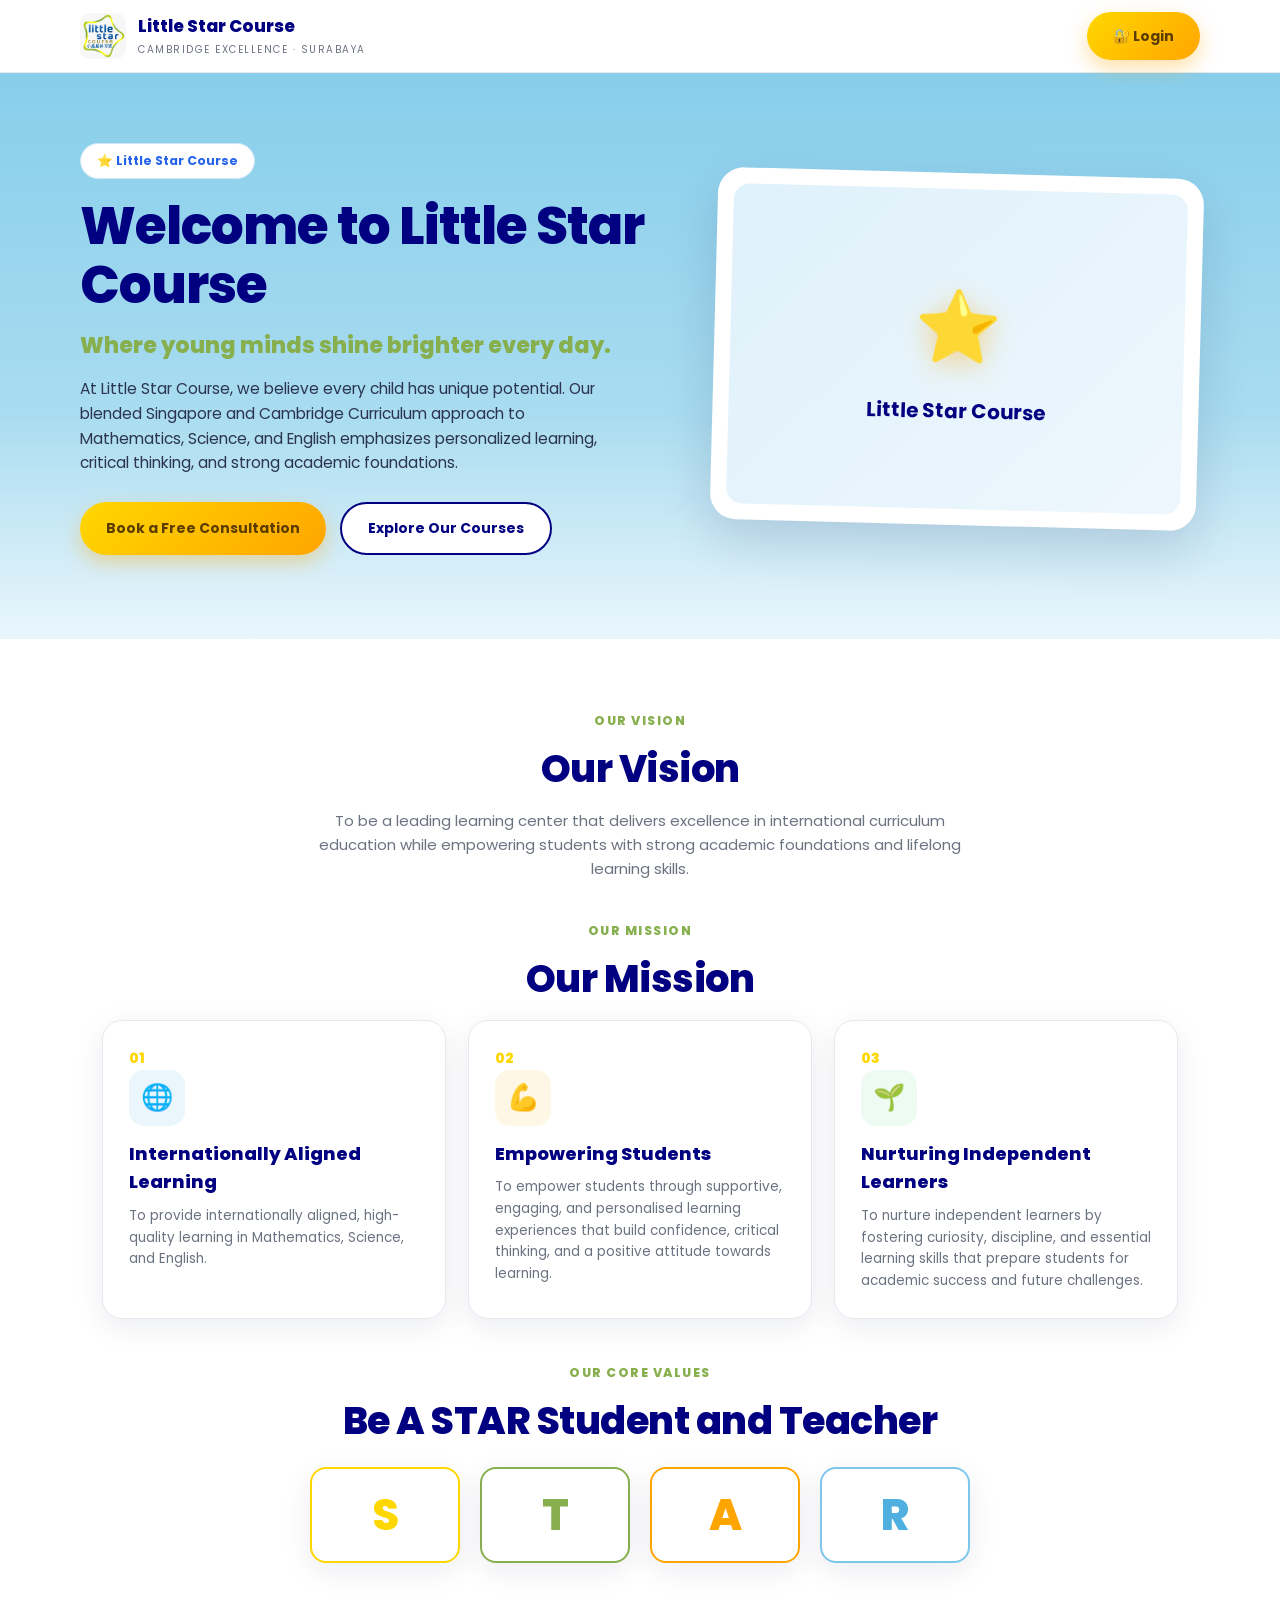
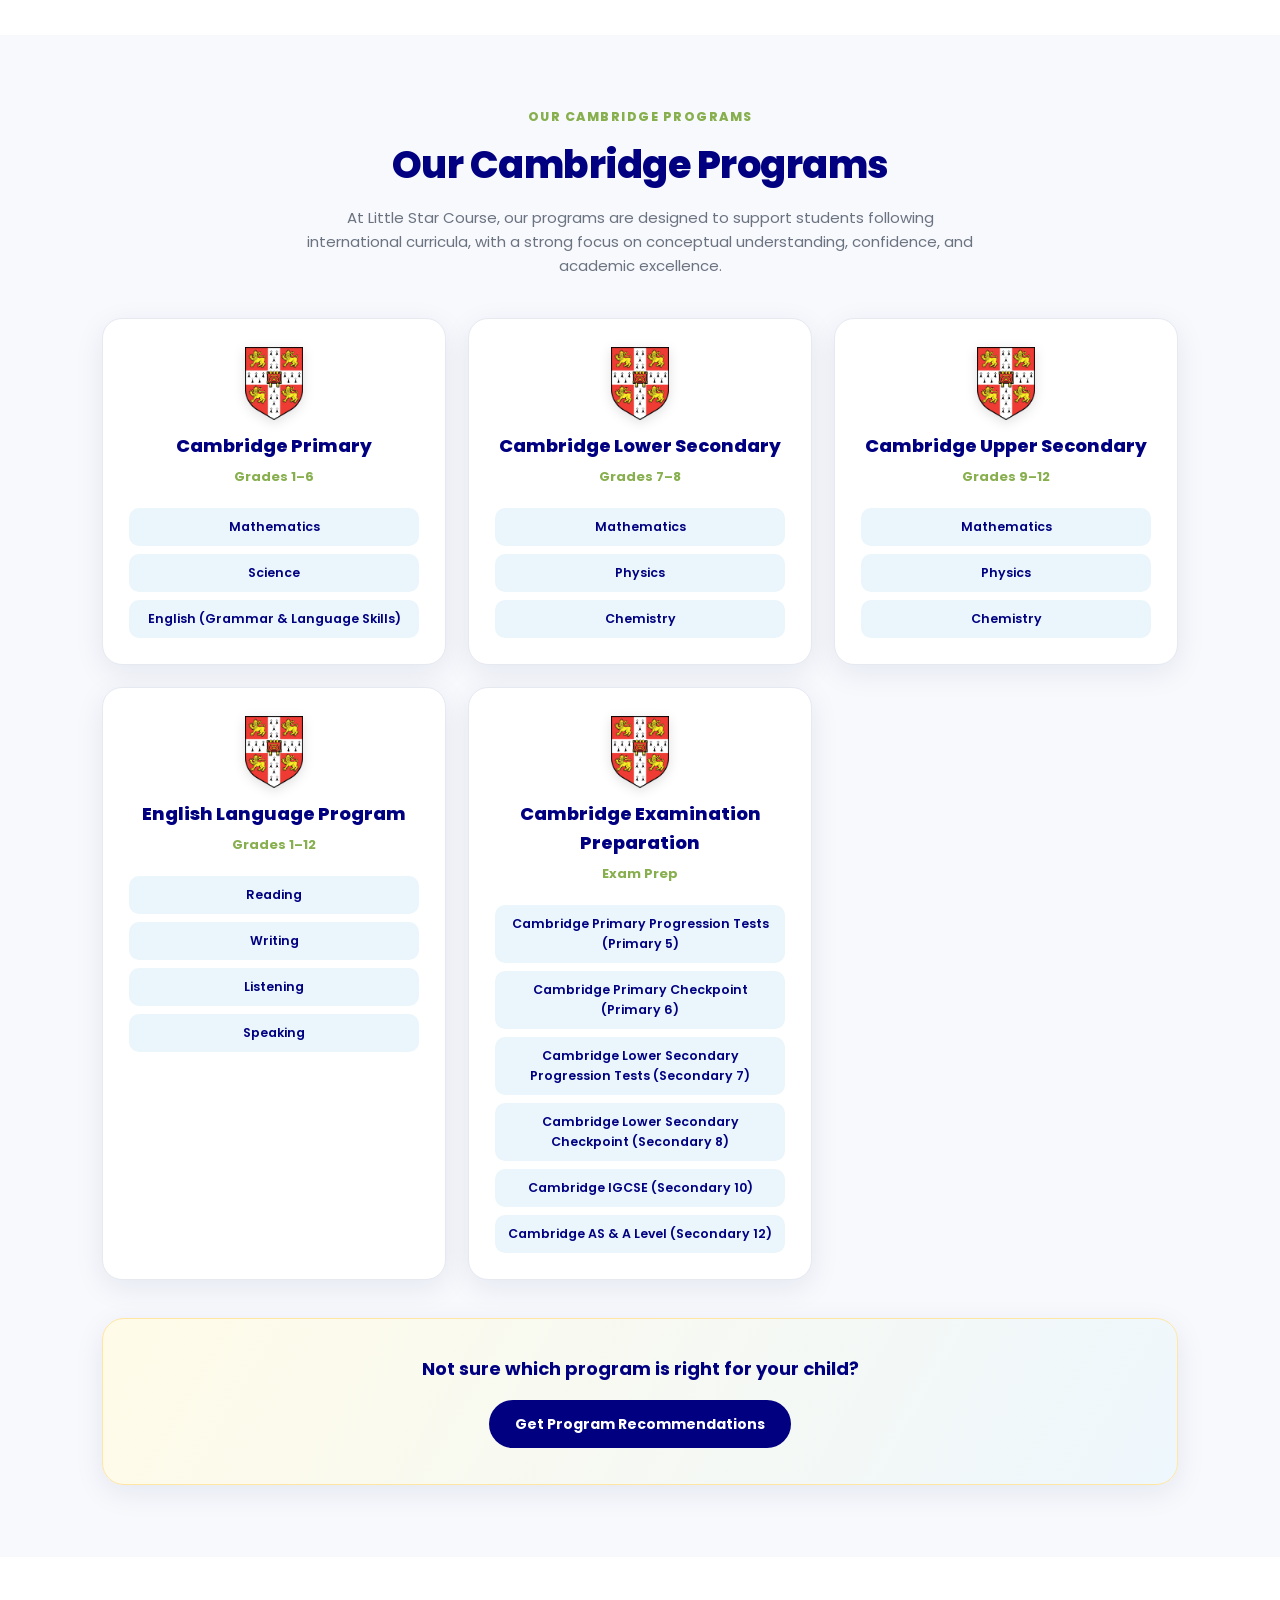
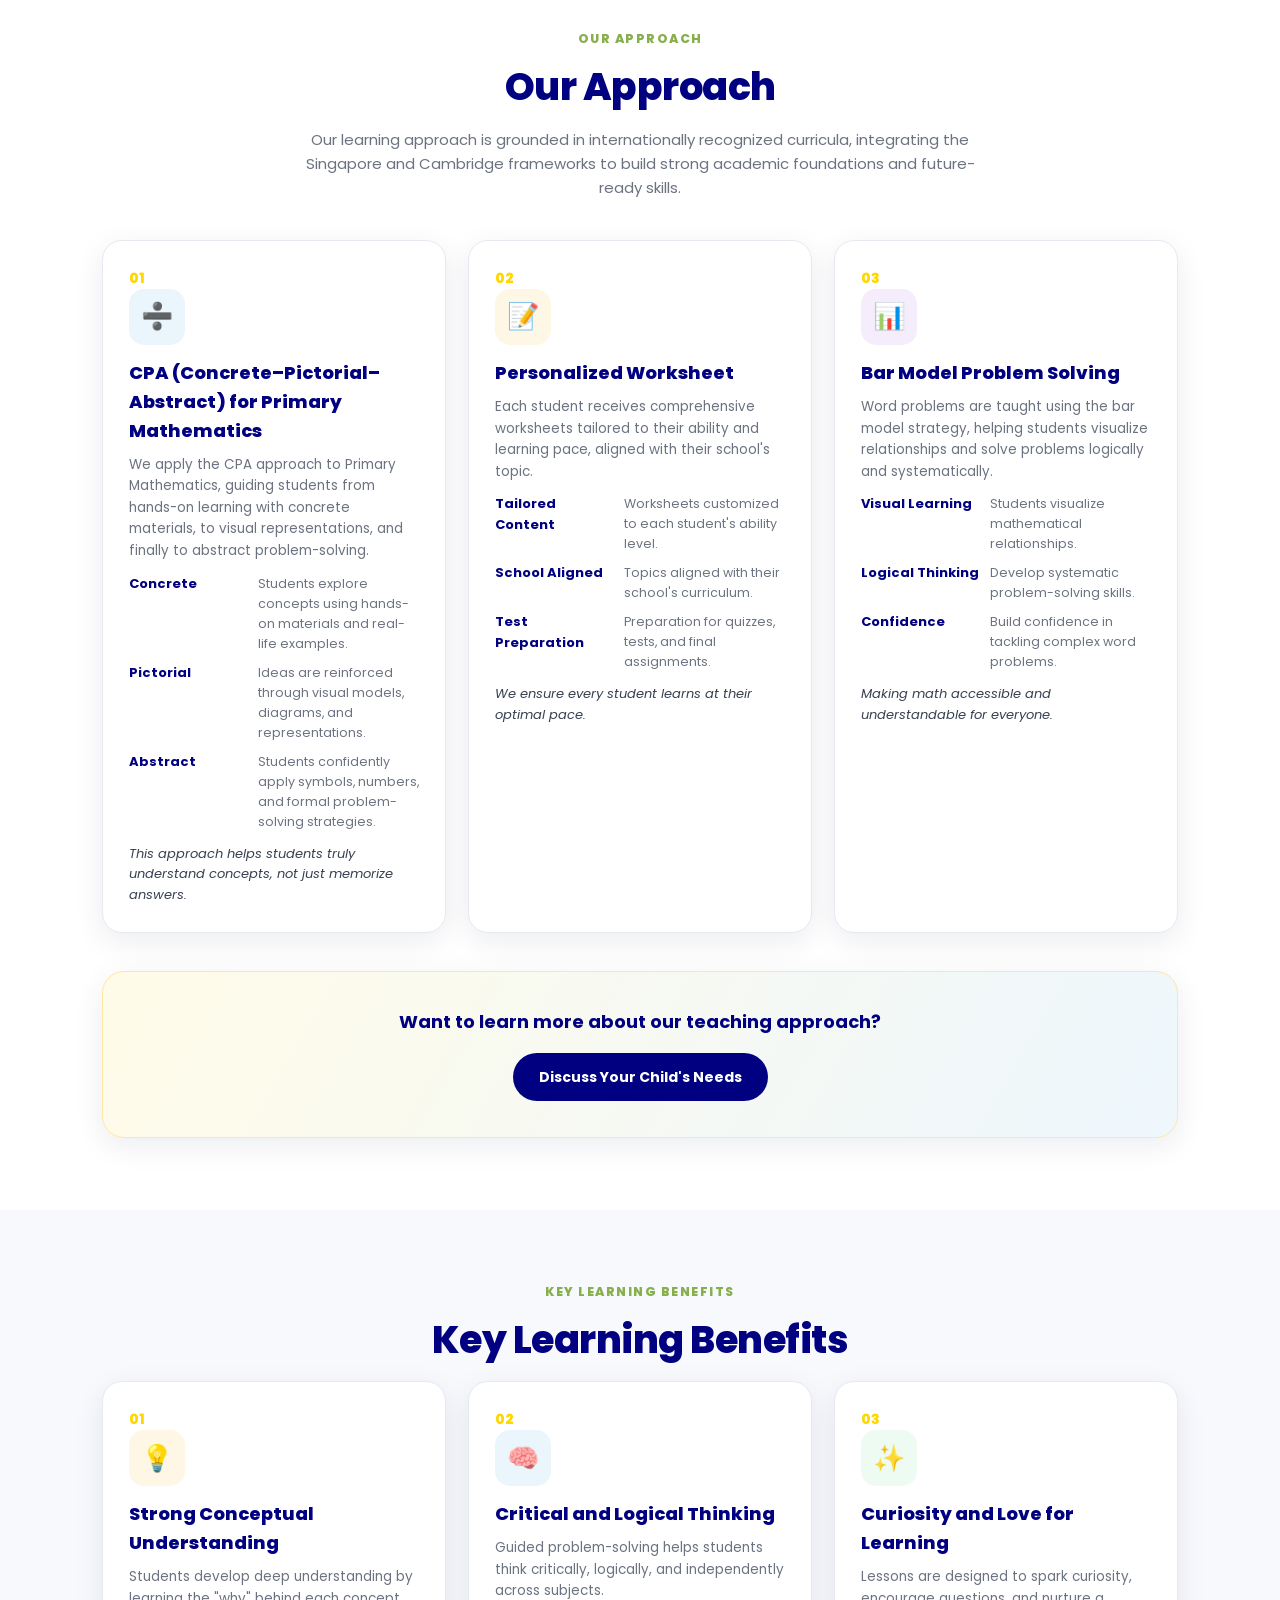
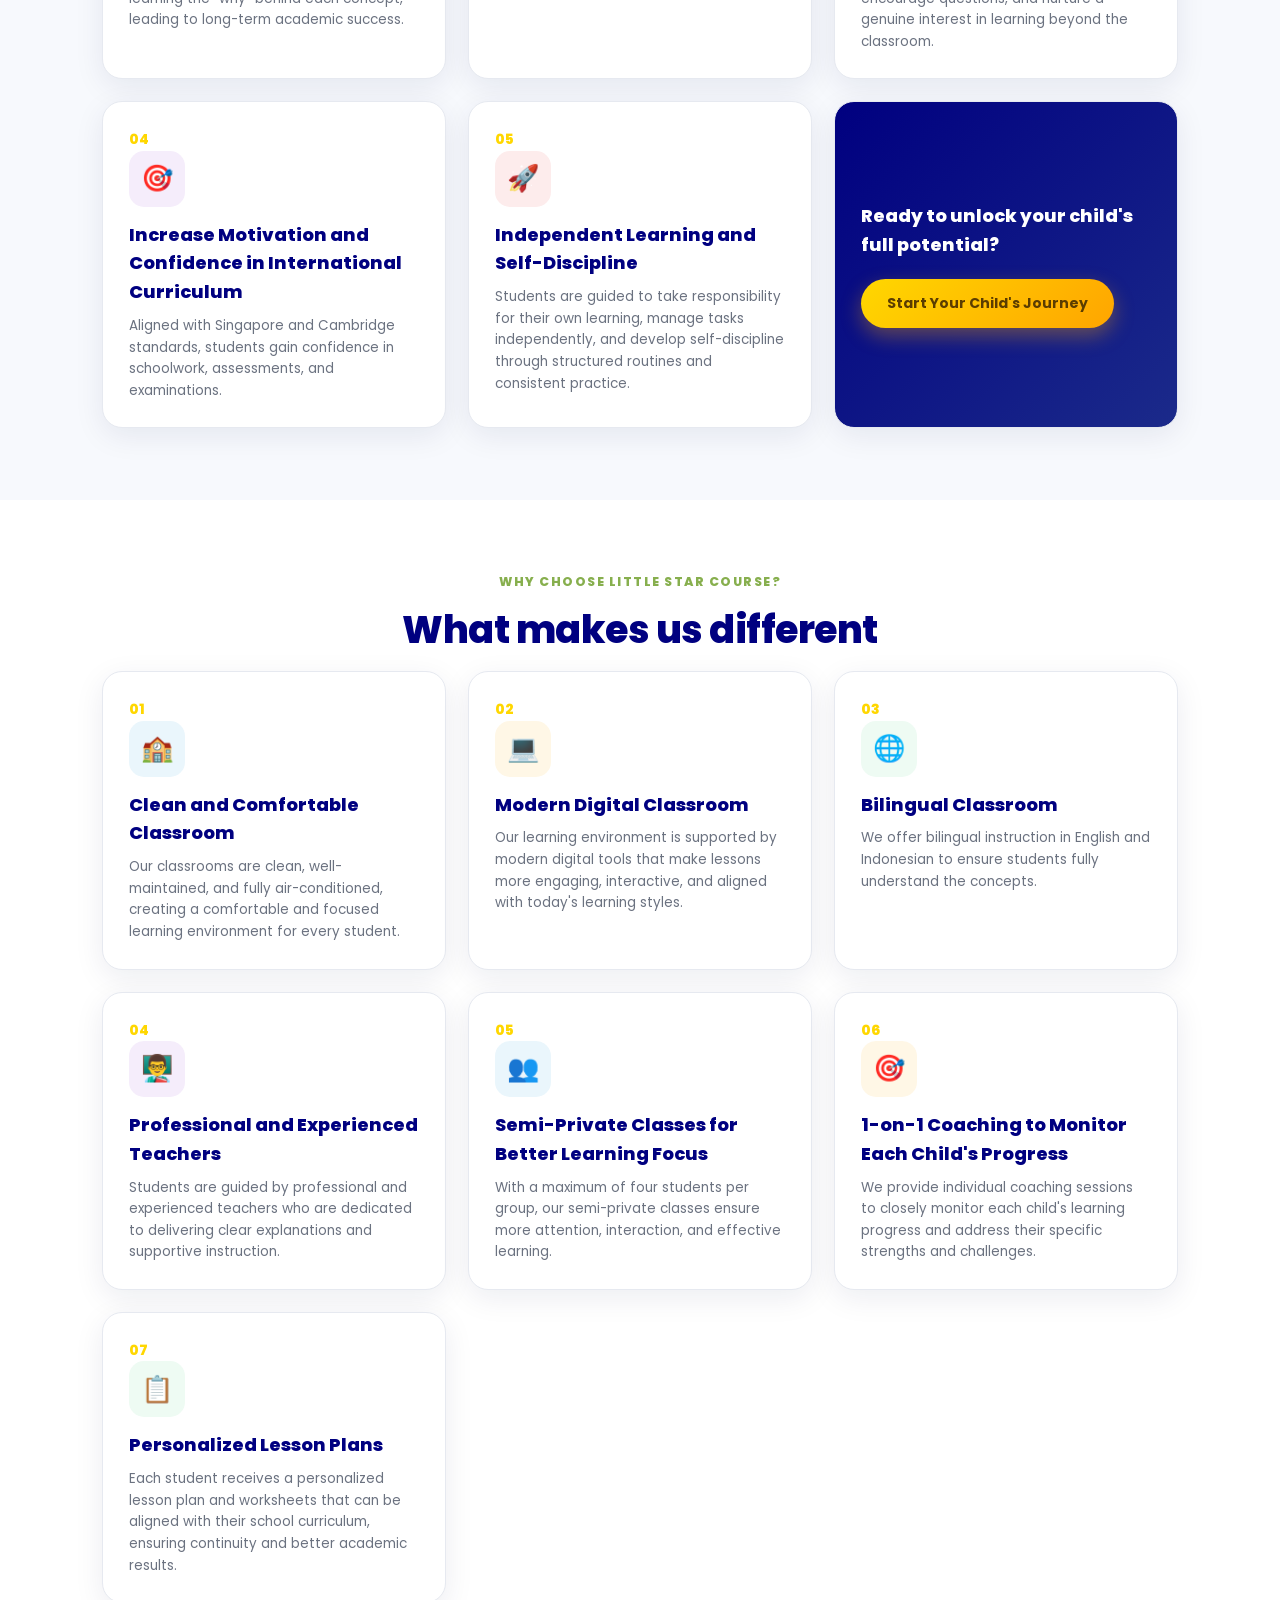
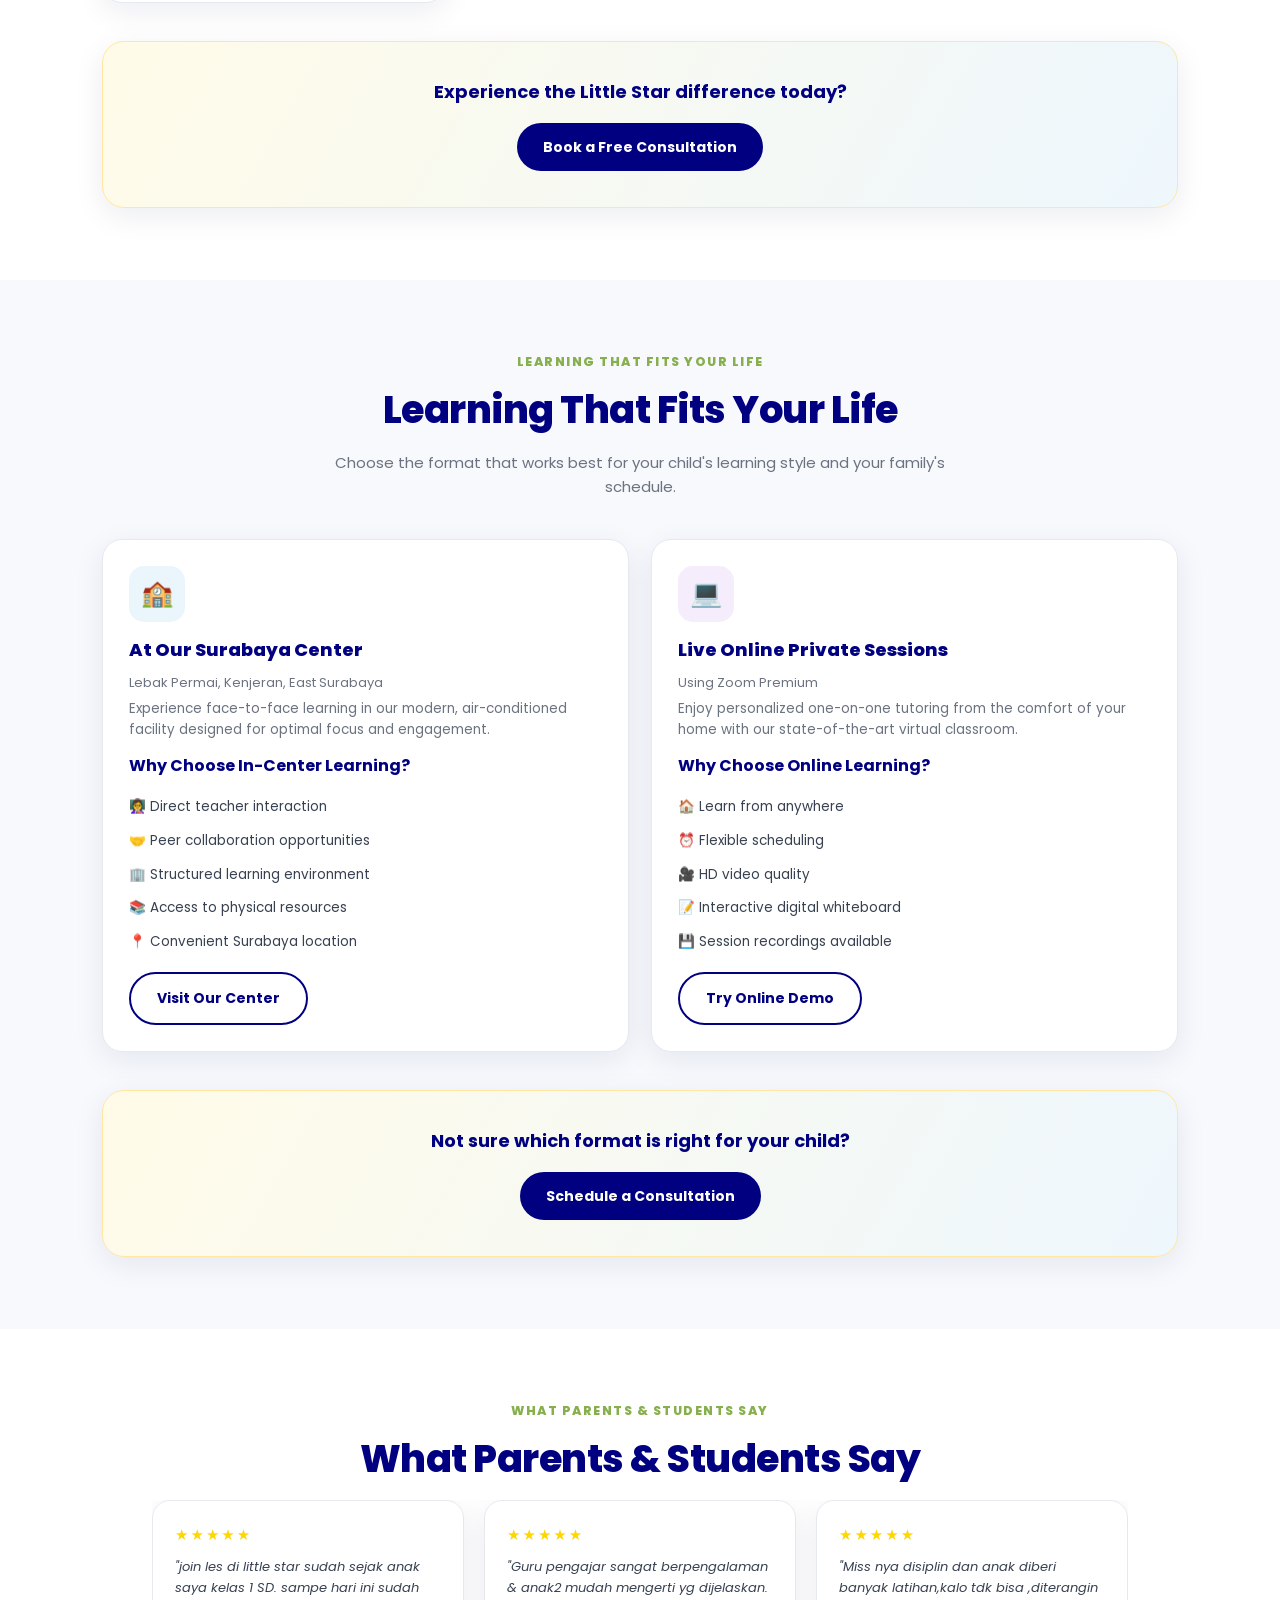
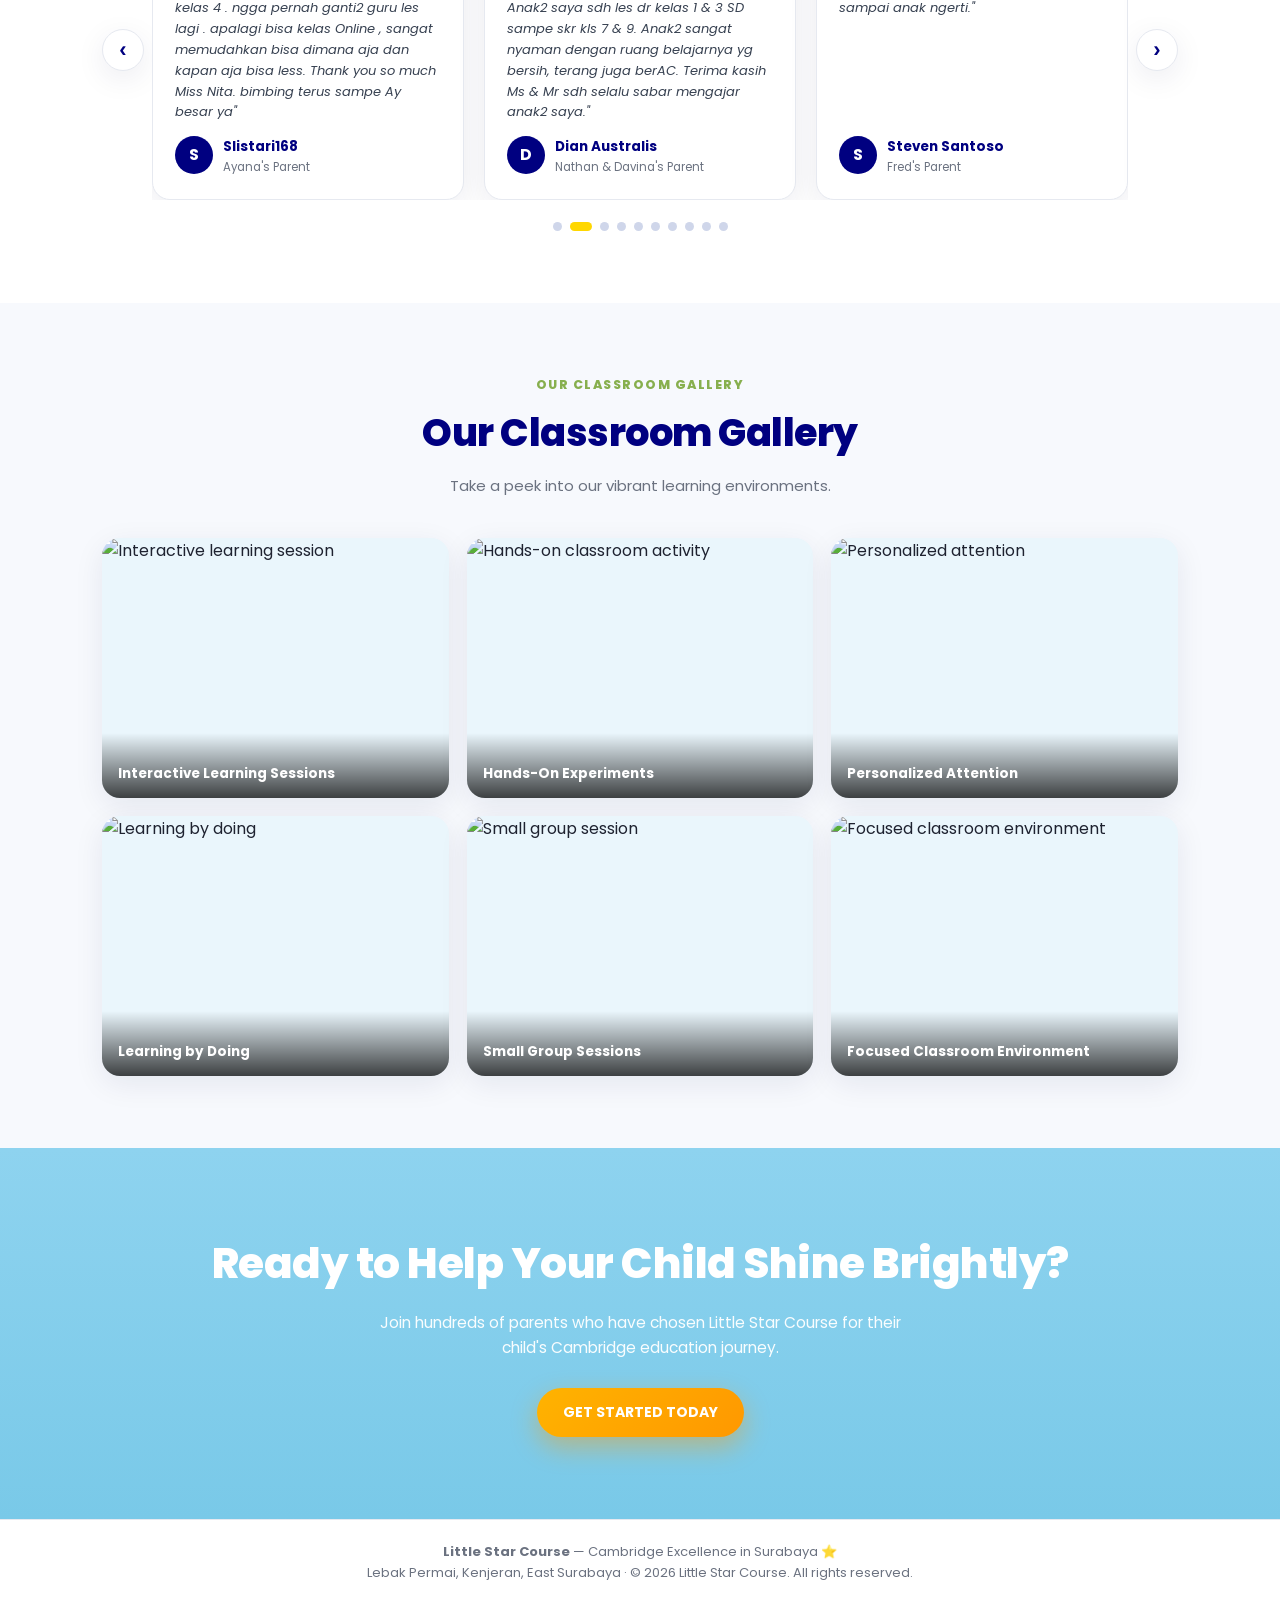
==== commit c5e53f73: "Add files via upload" ====
--- a/index.html
+++ b/index.html
@@ -140,6 +140,15 @@
 .fmt .card li{padding:6px 0;font-size:13.5px;color:#374151;display:flex;gap:8px;align-items:center}
 .fmt .addr{color:var(--muted);font-size:13px;margin-bottom:4px}
 
+/* gallery (real photos) */
+.ggrid{display:grid;grid-template-columns:repeat(3,1fr);gap:18px}
+.gcard{position:relative;margin:0;border-radius:18px;overflow:hidden;box-shadow:var(--shadow);aspect-ratio:4/3;background:var(--sky-soft)}
+.gcard img{width:100%;height:100%;object-fit:cover;transition:transform .45s ease}
+.gcard:hover img{transform:scale(1.06)}
+.gcard figcaption{position:absolute;left:0;right:0;bottom:0;padding:30px 16px 13px;color:#fff;font-weight:700;font-size:13.5px;background:linear-gradient(transparent,rgba(0,0,0,.74))}
+@media(max-width:900px){.ggrid{grid-template-columns:1fr 1fr}}
+@media(max-width:560px){.ggrid{grid-template-columns:1fr}}
+
 /* final cta (sky-blue band) */
 .final-band{background:linear-gradient(180deg,#8ed3ef 0%,#79c9e8 100%);padding:82px 0;text-align:center}
 .final-band h2{color:#fff;font-size:clamp(28px,4vw,42px);font-weight:800;letter-spacing:-.5px}
@@ -394,22 +403,23 @@
     <div class="eyebrow">Our Classroom Gallery</div>
     <h2 class="title">Our Classroom Gallery</h2>
     <p class="subtitle">Take a peek into our vibrant learning environments.</p>
-    <div class="grid" style="grid-template-columns:repeat(3,1fr)">
-      <div class="card"><div class="ic" style="background:var(--sky-soft)">🧑‍🤝‍🧑</div><h3>Interactive Learning Sessions</h3><p>Team-based learning that builds communication and social skills.</p></div>
-      <div class="card"><div class="ic" style="background:#fff7e6">🔬</div><h3>Hands-On Experiments</h3><p>Practical learning experiences that bring concepts to life.</p></div>
-      <div class="card"><div class="ic" style="background:#eefbf3">🎯</div><h3>Personalized Attention</h3><p>Small class sizes ensuring every child gets the support they need.</p></div>
+    <div class="ggrid">
+      <figure class="gcard"><img src="assets/g1.jpg" alt="Interactive learning session" loading="lazy"><figcaption>Interactive Learning Sessions</figcaption></figure>
+      <figure class="gcard"><img src="assets/g2.jpg" alt="Hands-on classroom activity" loading="lazy"><figcaption>Hands-On Experiments</figcaption></figure>
+      <figure class="gcard"><img src="assets/g3.jpg" alt="Personalized attention" loading="lazy"><figcaption>Personalized Attention</figcaption></figure>
+      <figure class="gcard"><img src="assets/g4.jpg" alt="Learning by doing" loading="lazy"><figcaption>Learning by Doing</figcaption></figure>
+      <figure class="gcard"><img src="assets/g5.jpg" alt="Small group session" loading="lazy"><figcaption>Small Group Sessions</figcaption></figure>
+      <figure class="gcard"><img src="assets/g6.jpg" alt="Focused classroom environment" loading="lazy"><figcaption>Focused Classroom Environment</figcaption></figure>
     </div>
   </div>
 </section>
 
 <!-- FINAL CTA -->
-<section class="sec" id="contact">
-  <div class="wrap">
-    <div class="final">
-      <h2>Ready to Help Your Child Shine Brightly?</h2>
-      <p>Join hundreds of parents who have chosen Little Star Course for their child's Cambridge education journey.</p>
-      <a href="https://wa.me/6287855888747" target="_blank" rel="noopener" class="btn btn-gold">GET STARTED TODAY</a>
-    </div>
+<section class="final-band" id="contact">
+  <div class="wrap">
+    <h2>Ready to Help Your Child Shine Brightly?</h2>
+    <p>Join hundreds of parents who have chosen Little Star Course for their child's Cambridge education journey.</p>
+    <a href="https://wa.me/6287855888747" target="_blank" rel="noopener" class="btn btn-orange">GET STARTED TODAY</a>
   </div>
 </section>
 
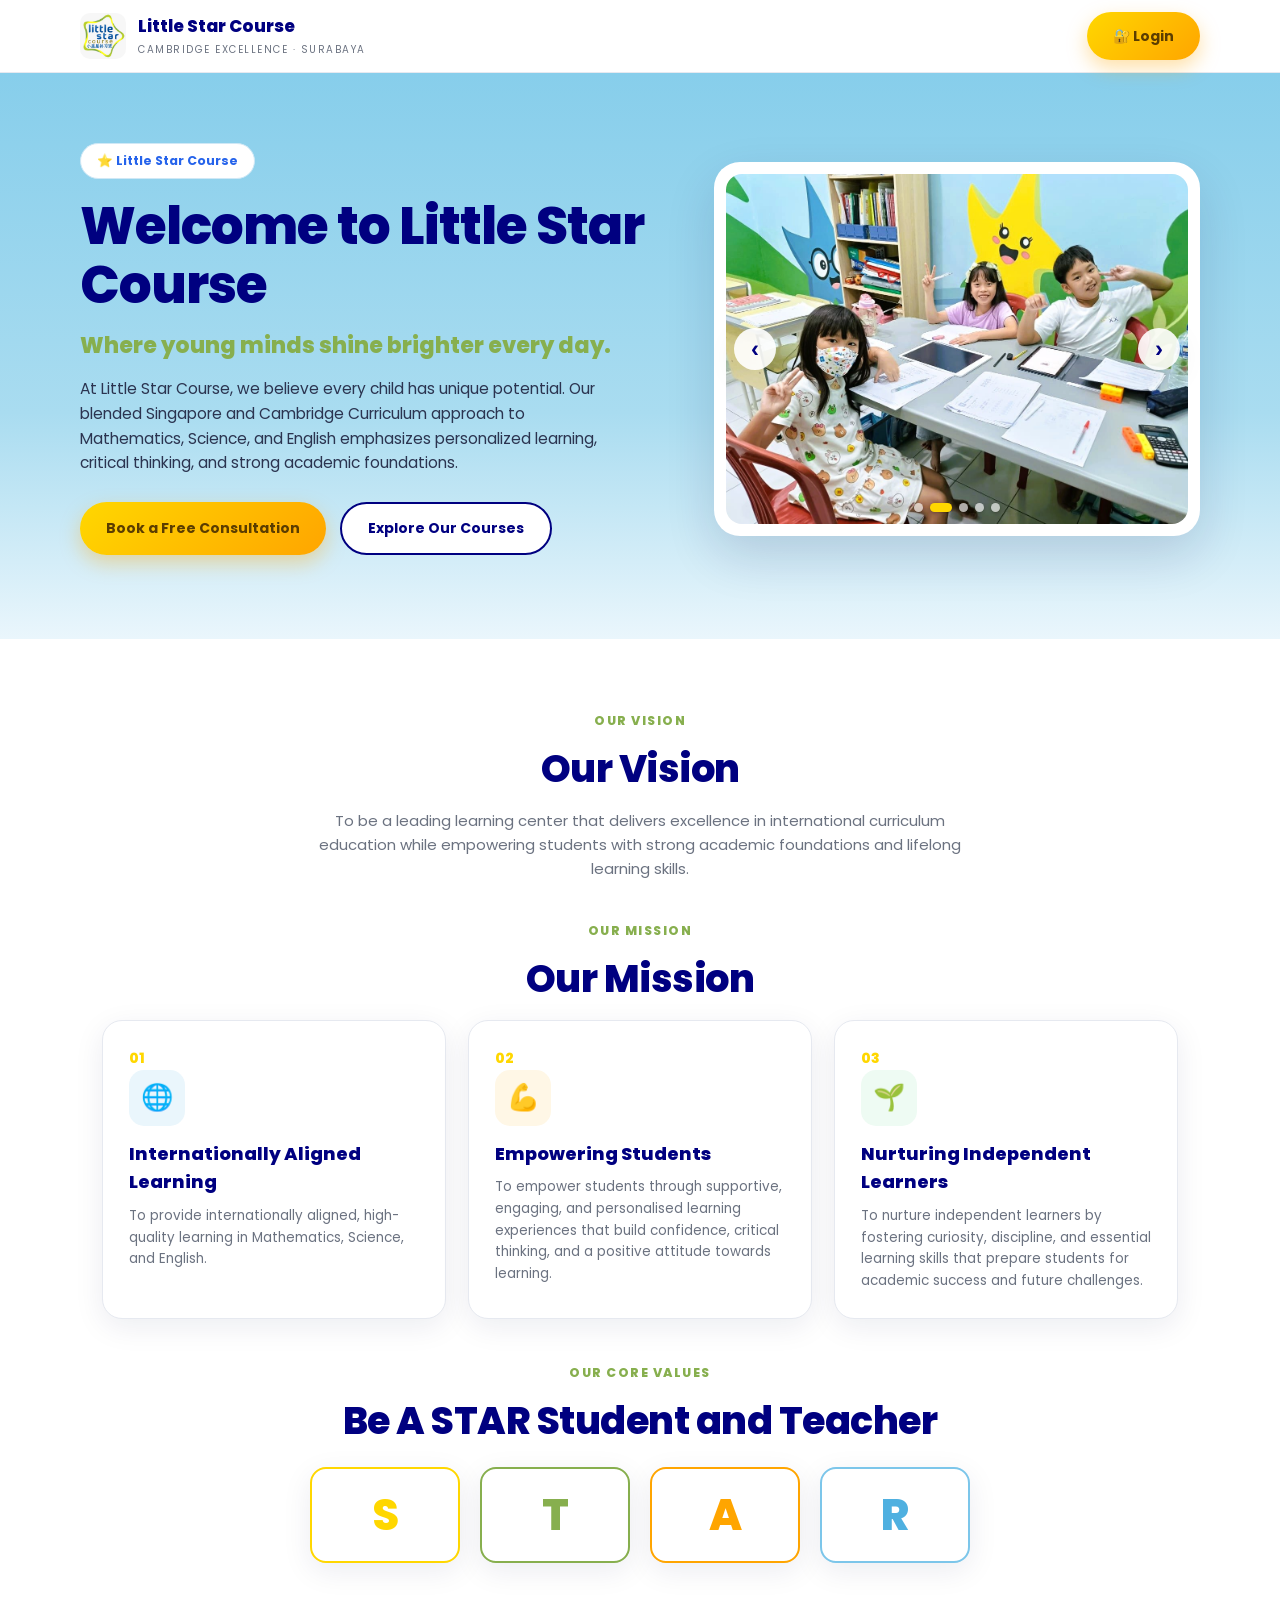
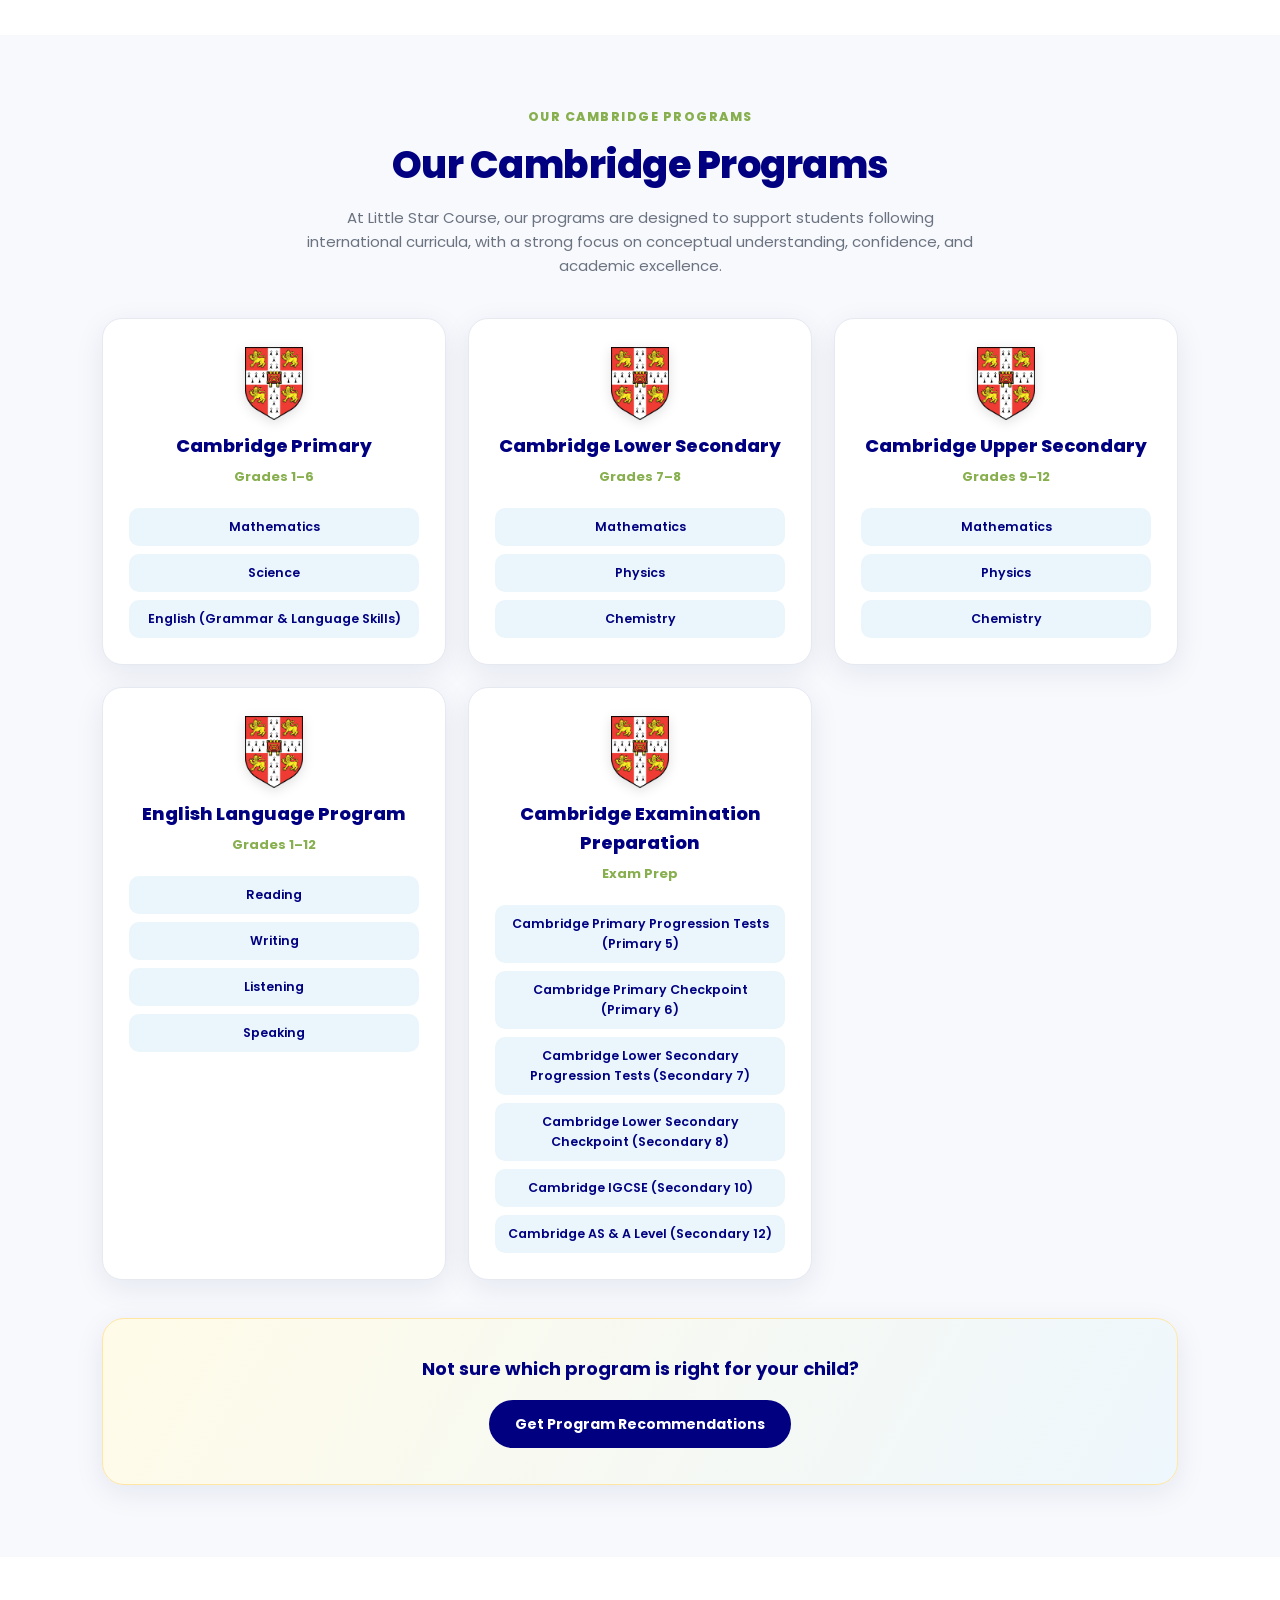
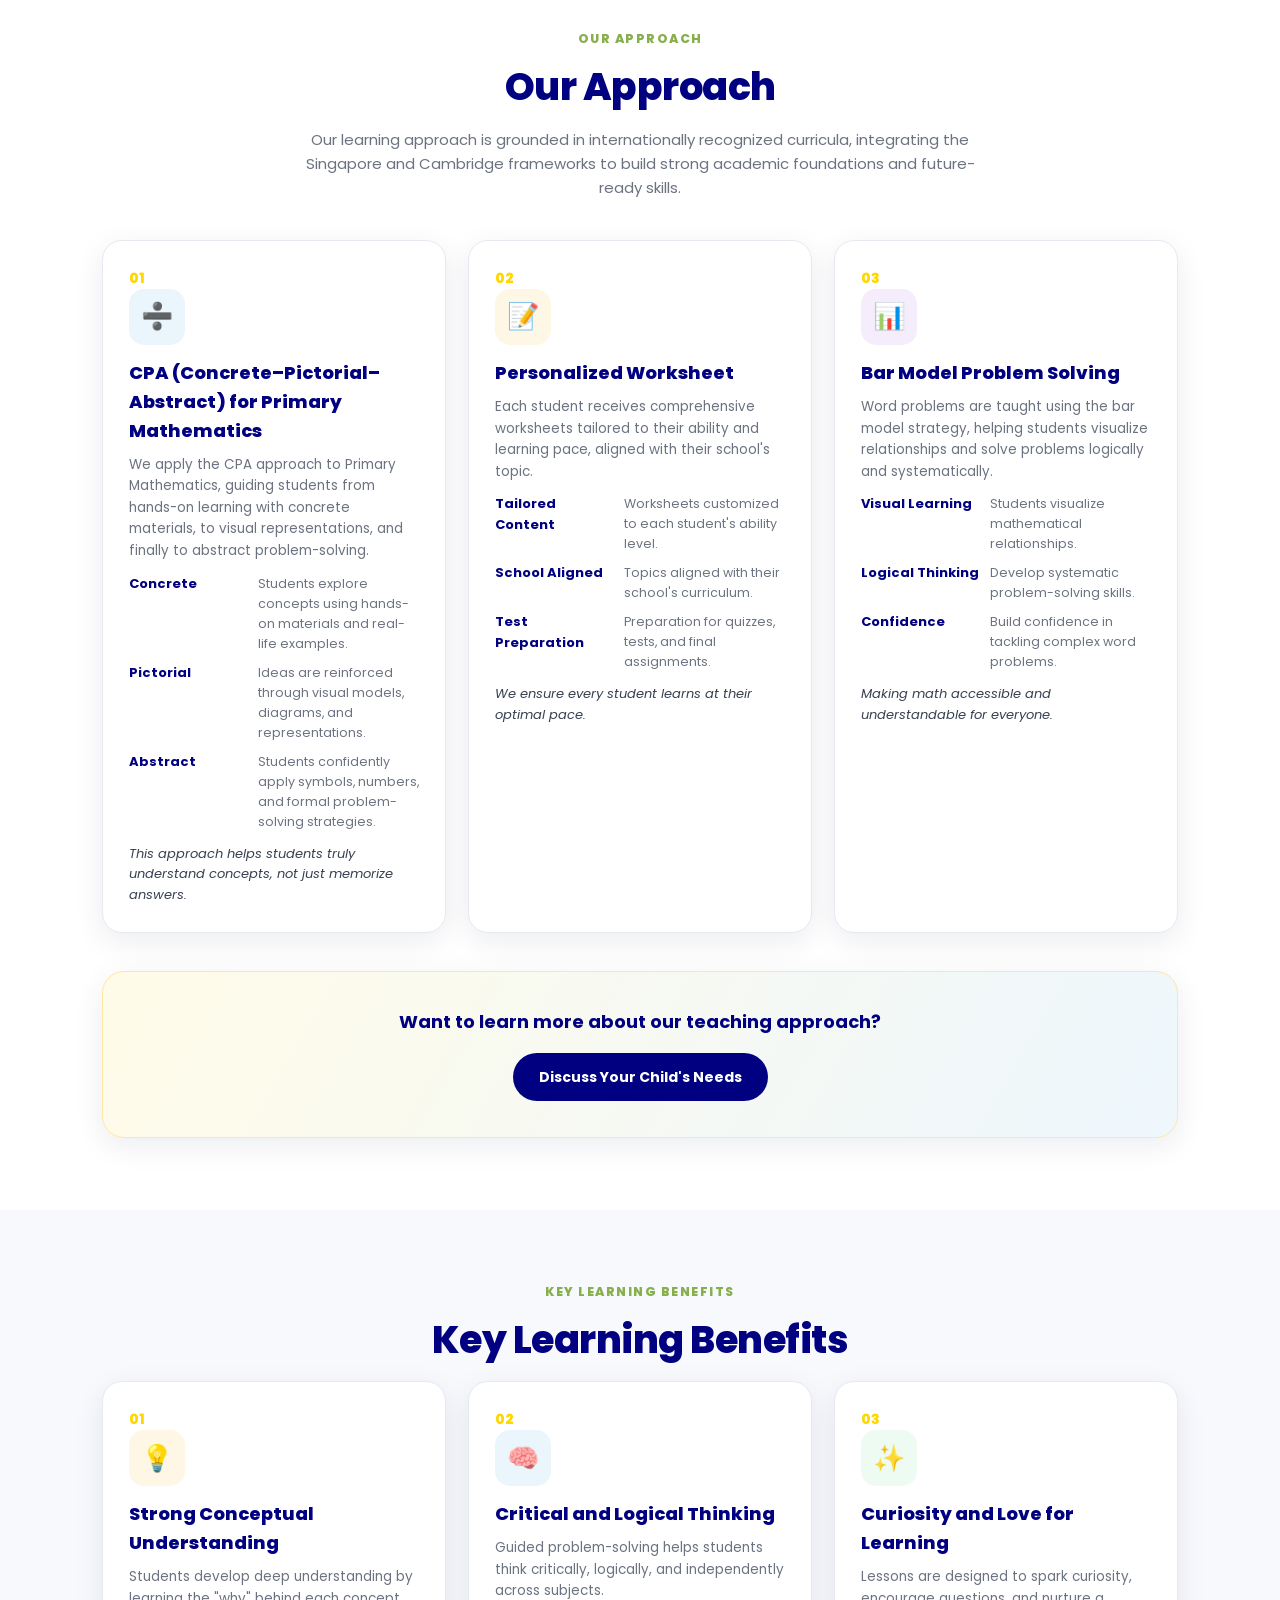
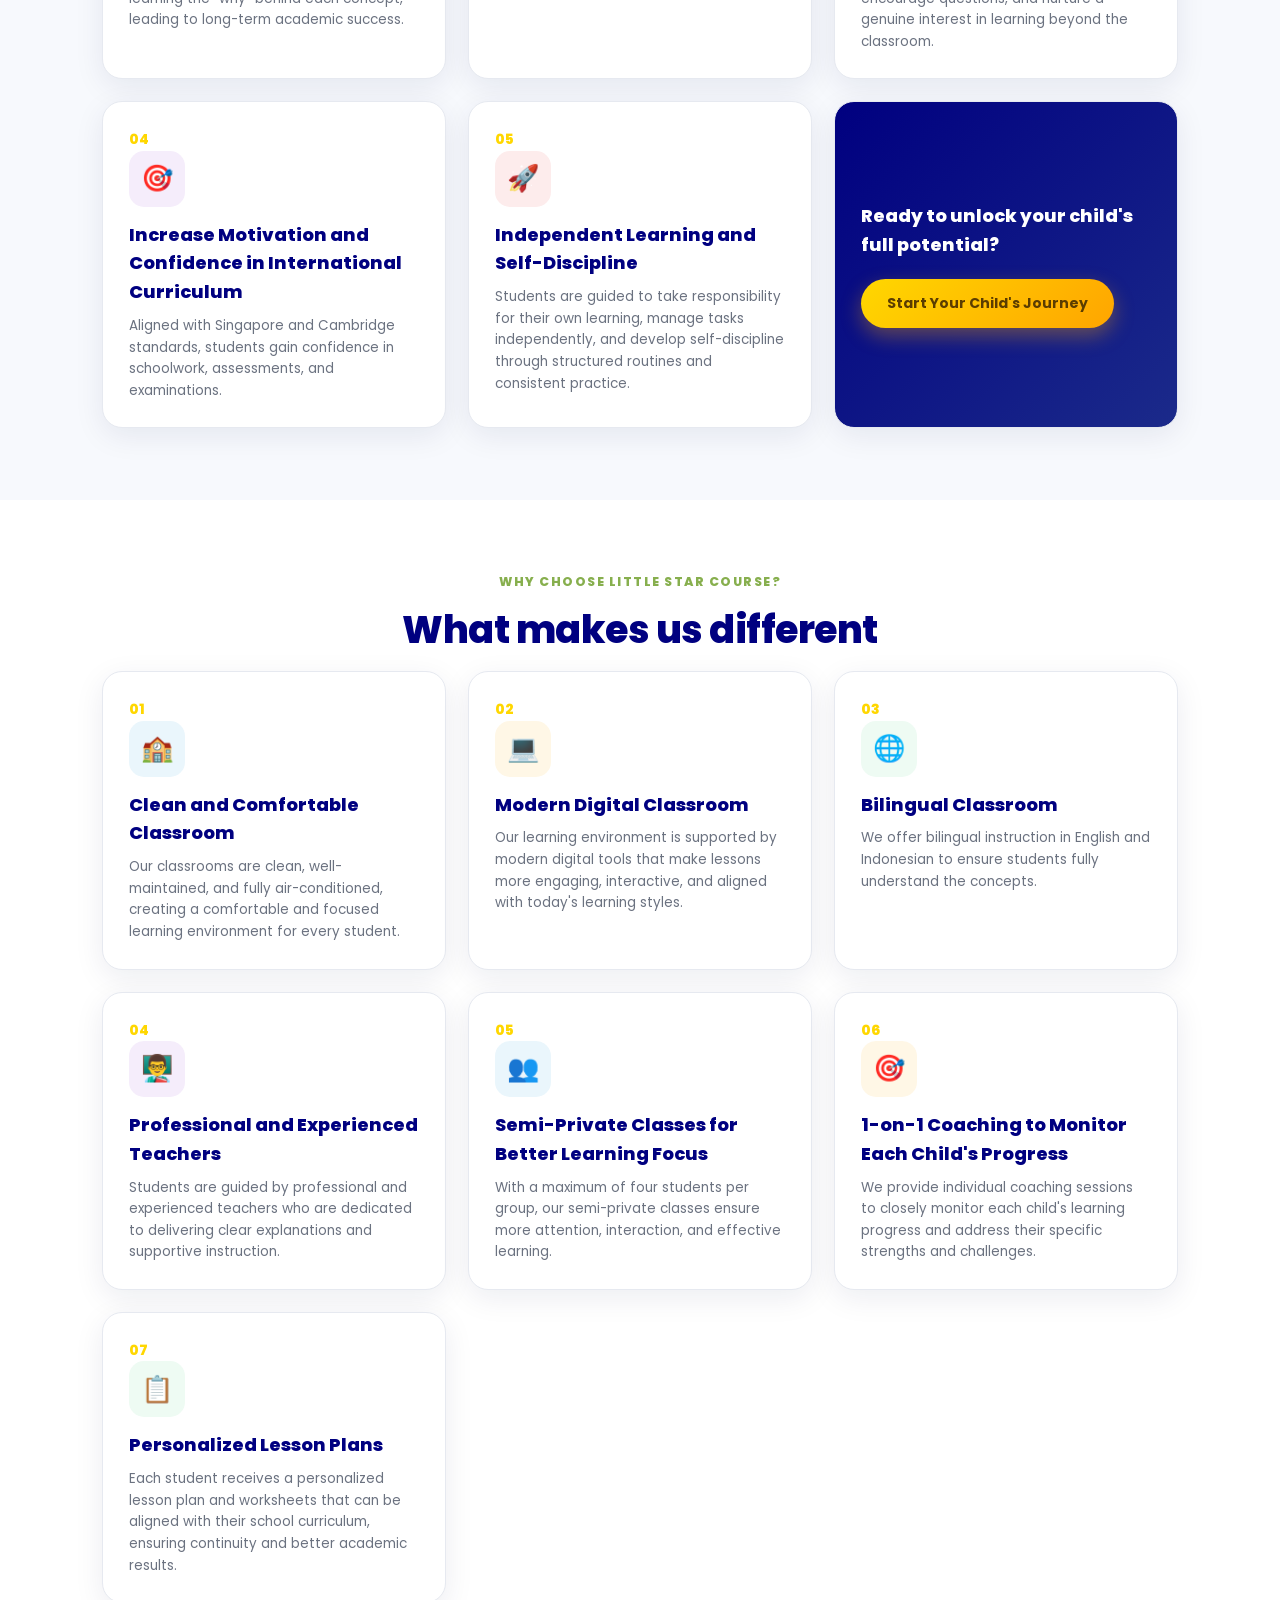
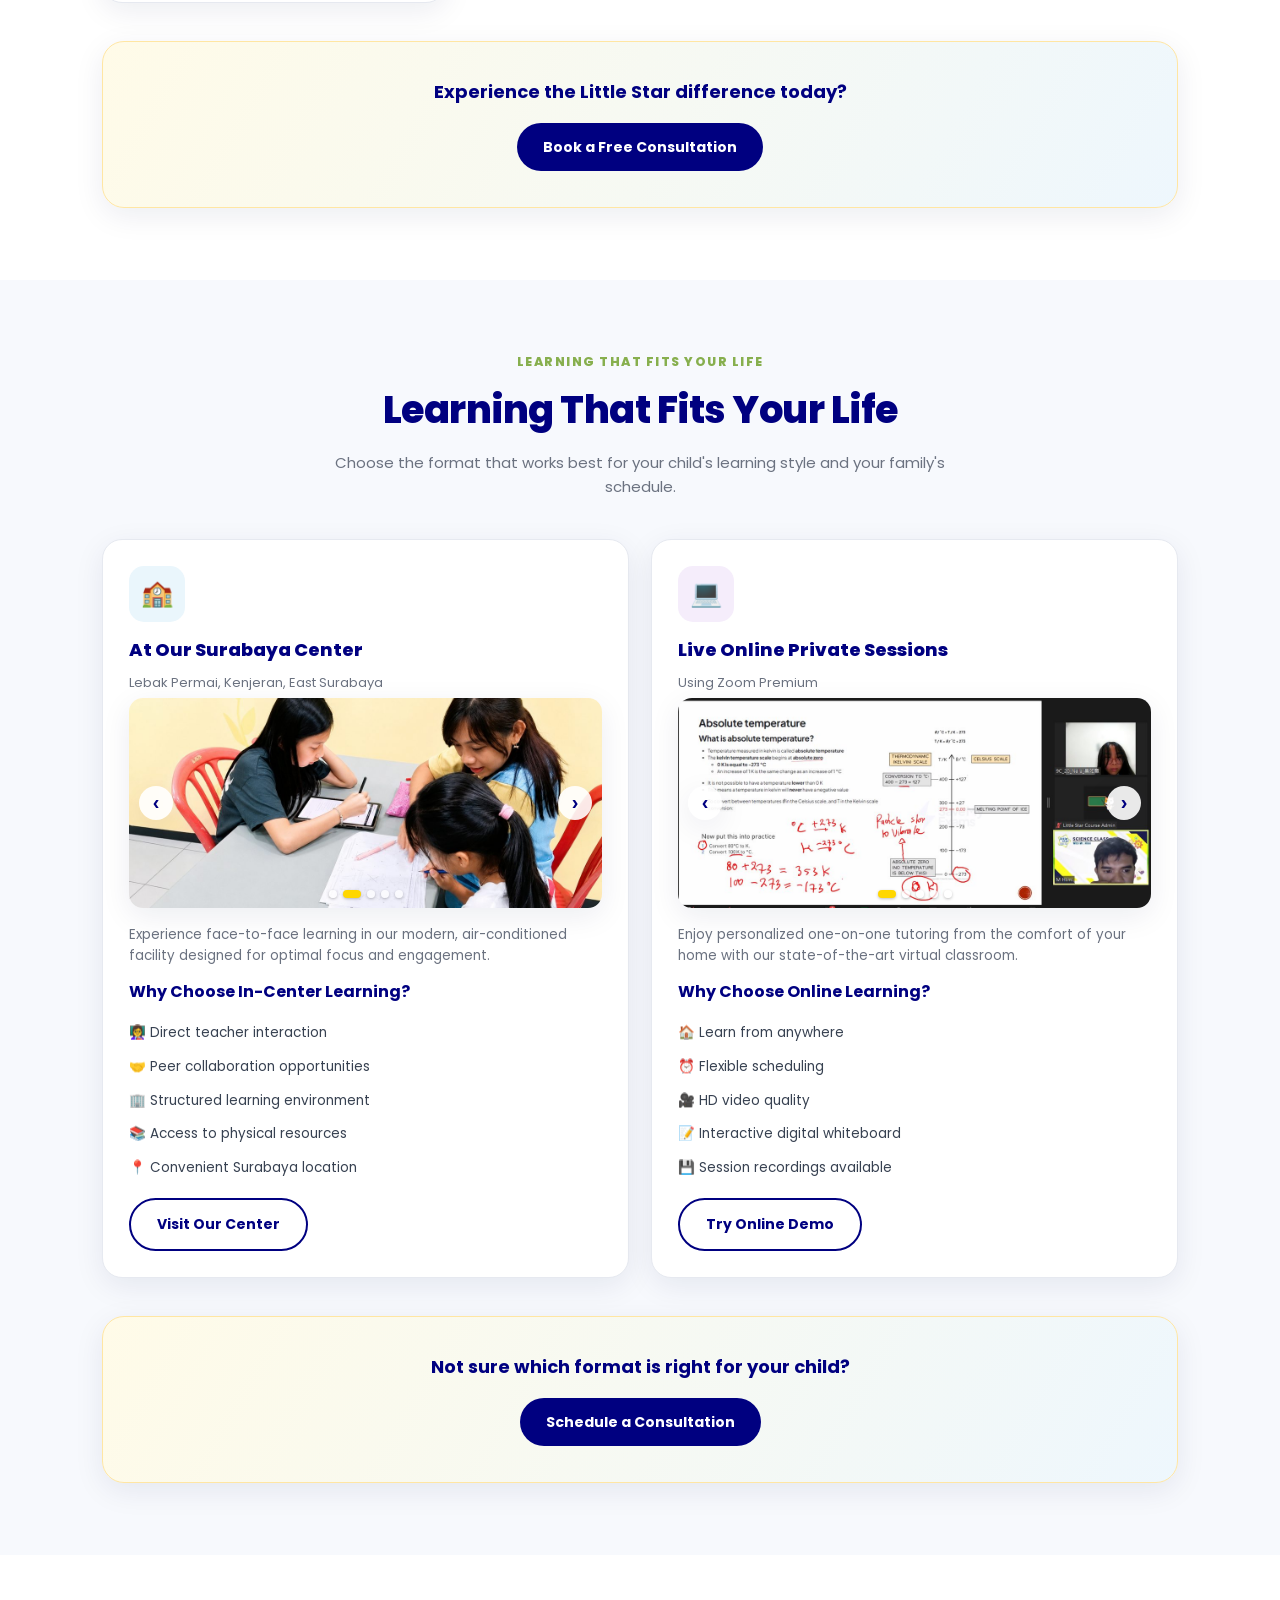
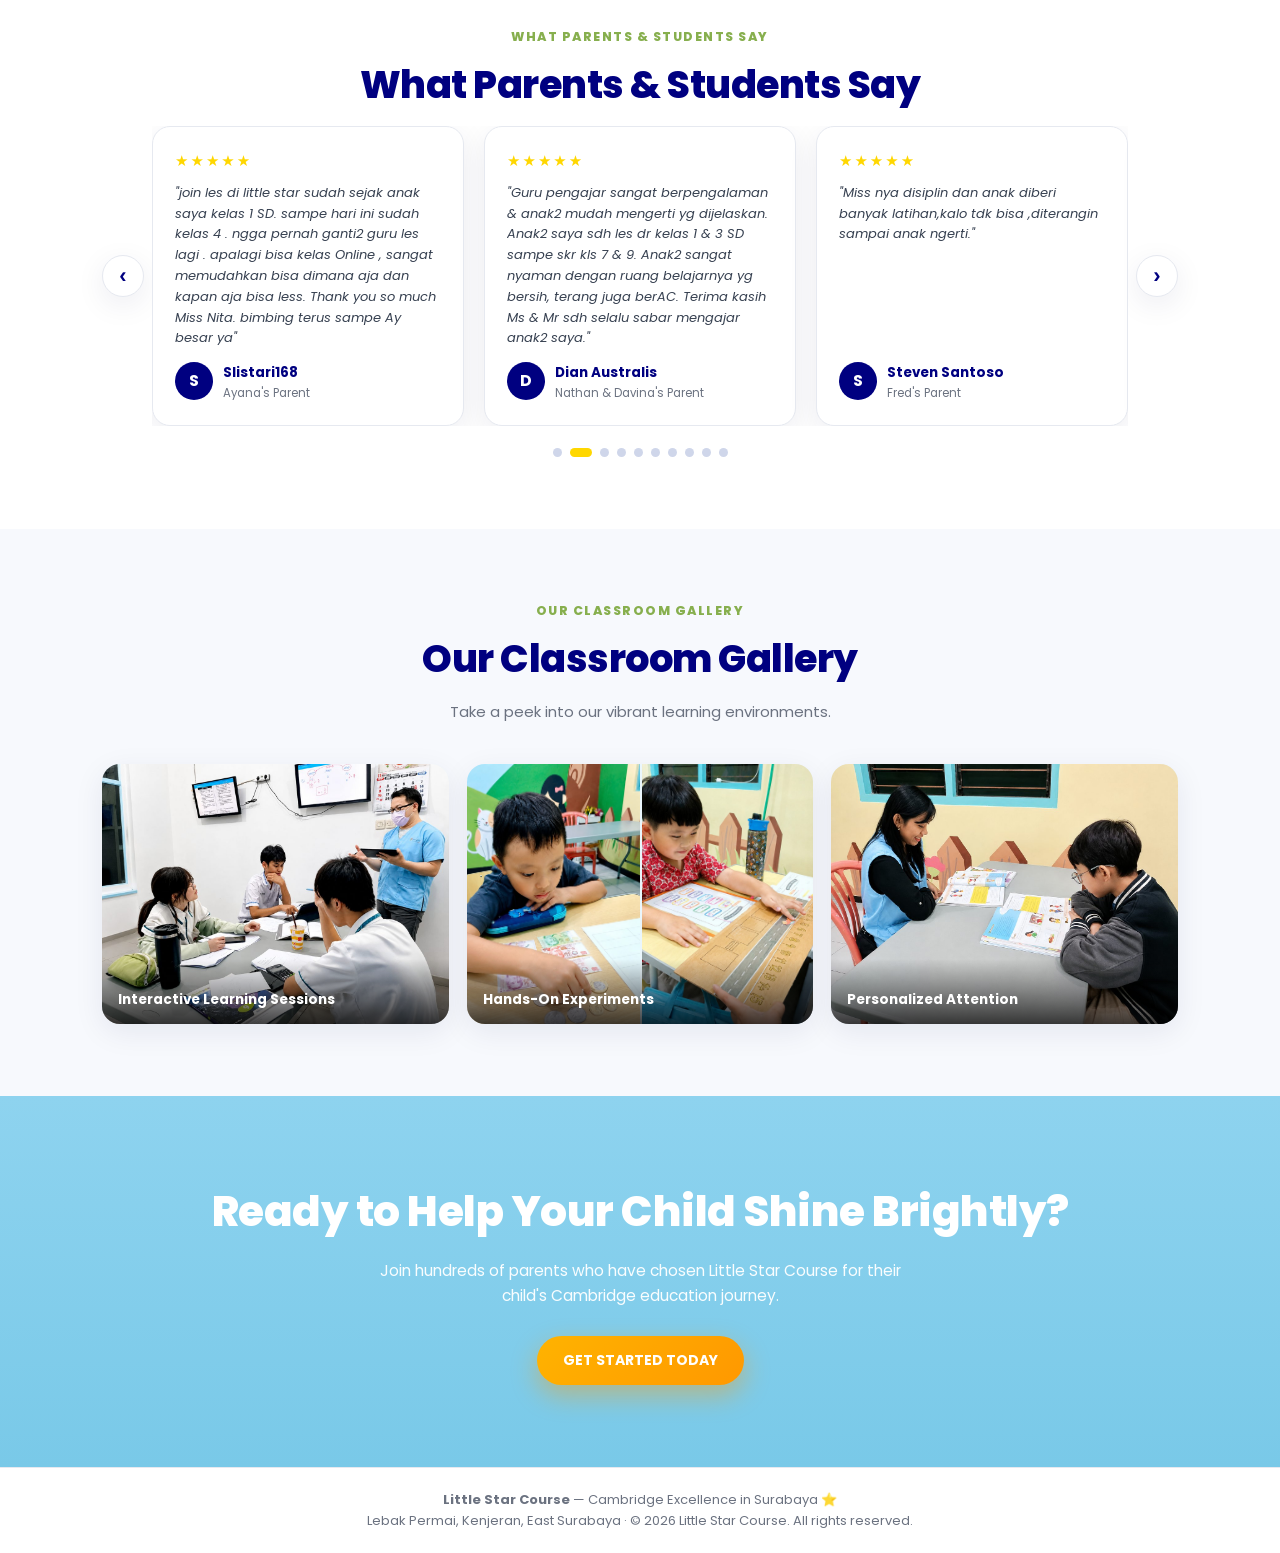
==== commit 39972a7d: "Add files via upload" ====
--- a/index.html
+++ b/index.html
@@ -61,10 +61,17 @@
 .hero p{color:#2b3450;font-size:15.5px;max-width:520px}
 .hero .cta{display:flex;gap:14px;flex-wrap:wrap;margin-top:26px}
 .hero-badge{display:inline-flex;align-items:center;gap:8px;background:#fff;border:1.5px solid #cfe8f6;color:var(--blue);font-weight:700;font-size:12.5px;padding:7px 16px;border-radius:999px;margin-bottom:18px}
-.hero-photo{background:#fff;border-radius:26px;padding:16px;box-shadow:var(--shadow-lg);transform:rotate(1.5deg)}
-.hero-photo .frame{border-radius:16px;background:linear-gradient(135deg,#dff1fb,#eef7fd);height:320px;display:flex;align-items:center;justify-content:center;flex-direction:column;gap:12px;color:var(--navy)}
-.hero-photo .frame .star{font-size:70px;filter:drop-shadow(0 6px 14px rgba(255,165,0,.4))}
-@media(max-width:820px){.hero-inner{grid-template-columns:1fr;text-align:center;padding:50px 0 60px}.hero p{margin:0 auto}.hero .cta{justify-content:center}.hero-photo{display:none}}
+.hero-photo{background:#fff;border-radius:26px;padding:12px;box-shadow:var(--shadow-lg);position:relative}
+.hslide-vp{overflow:hidden;border-radius:16px}
+.hslide-track{display:flex;transition:transform .6s ease}
+.hslide-track img{flex:0 0 100%;width:100%;height:350px;object-fit:cover;display:block}
+.hnav{position:absolute;top:50%;transform:translateY(-50%);width:42px;height:42px;border-radius:50%;border:none;background:rgba(255,255,255,.9);color:var(--navy);font-size:24px;font-weight:700;cursor:pointer;box-shadow:var(--shadow);display:flex;align-items:center;justify-content:center;z-index:3;transition:.15s}
+.hnav:hover{background:#fff;transform:translateY(-50%) scale(1.08)}
+.hnav.prev{left:20px} .hnav.next{right:20px}
+.hdots{position:absolute;bottom:24px;left:50%;transform:translateX(-50%);display:flex;gap:7px;z-index:3}
+.hdots i{width:9px;height:9px;border-radius:50%;background:rgba(255,255,255,.65);cursor:pointer;transition:.2s;box-shadow:0 1px 3px rgba(0,0,0,.25)}
+.hdots i.on{background:var(--gold);width:22px;border-radius:6px}
+@media(max-width:820px){.hero-inner{grid-template-columns:1fr;text-align:center;padding:50px 0 60px}.hero p{margin:0 auto}.hero .cta{justify-content:center}.hslide-track img{height:250px}.hnav{width:36px;height:36px;font-size:20px}.hnav.prev{left:12px}.hnav.next{right:12px}}
 
 /* STAR values (hover to reveal) */
 .star-row{display:flex;gap:20px;justify-content:center;flex-wrap:wrap;margin-top:14px}
@@ -148,6 +155,20 @@
 .gcard figcaption{position:absolute;left:0;right:0;bottom:0;padding:30px 16px 13px;color:#fff;font-weight:700;font-size:13.5px;background:linear-gradient(transparent,rgba(0,0,0,.74))}
 @media(max-width:900px){.ggrid{grid-template-columns:1fr 1fr}}
 @media(max-width:560px){.ggrid{grid-template-columns:1fr}}
+.gcard.split{display:flex;gap:2px}
+.gcard.split img{width:50%;height:100%;object-fit:cover}
+
+/* reusable photo carousel (format cards) */
+.pcaro{position:relative;border-radius:14px;overflow:hidden;margin:4px 0 16px;box-shadow:var(--shadow)}
+.pcaro-vp{overflow:hidden}
+.pcaro-track{display:flex;transition:transform .55s ease}
+.pcaro-track img{flex:0 0 100%;width:100%;height:210px;object-fit:cover;display:block}
+.pcaro-nav{position:absolute;top:50%;transform:translateY(-50%);width:34px;height:34px;border-radius:50%;border:none;background:rgba(255,255,255,.9);color:var(--navy);font-size:20px;font-weight:700;cursor:pointer;box-shadow:var(--shadow);display:flex;align-items:center;justify-content:center;z-index:3;transition:.15s}
+.pcaro-nav:hover{background:#fff}
+.pcaro-nav.prev{left:10px} .pcaro-nav.next{right:10px}
+.pcaro-dots{position:absolute;bottom:10px;left:50%;transform:translateX(-50%);display:flex;gap:6px;z-index:3}
+.pcaro-dots i{width:8px;height:8px;border-radius:50%;background:rgba(255,255,255,.7);cursor:pointer;box-shadow:0 1px 3px rgba(0,0,0,.25);transition:.2s}
+.pcaro-dots i.on{background:var(--gold);width:18px;border-radius:5px}
 
 /* final cta (sky-blue band) */
 .final-band{background:linear-gradient(180deg,#8ed3ef 0%,#79c9e8 100%);padding:82px 0;text-align:center}
@@ -204,10 +225,18 @@
       </div>
     </div>
     <div class="hero-photo">
-      <div class="frame">
-        <div class="star">⭐</div>
-        <b style="font-size:20px">Little Star Course</b>
+      <div class="hslide-vp">
+        <div class="hslide-track" id="hTrack">
+          <img src="assets/slide1.jpg" alt="Little Star Course class" loading="eager">
+          <img src="assets/slide2.jpg" alt="Little Star Course class" loading="lazy">
+          <img src="assets/slide3.jpg" alt="Little Star Course class" loading="lazy">
+          <img src="assets/slide4.jpg" alt="Little Star Course class" loading="lazy">
+          <img src="assets/slide5.jpg" alt="Little Star Course class" loading="lazy">
+        </div>
       </div>
+      <button class="hnav prev" onclick="hMove(-1)" aria-label="Sebelumnya">‹</button>
+      <button class="hnav next" onclick="hMove(1)" aria-label="Berikutnya">›</button>
+      <div class="hdots" id="hDots"></div>
     </div>
   </div>
 </section>
@@ -343,6 +372,18 @@
     <div class="fmt">
       <div class="card"><div class="ic" style="background:var(--sky-soft)">🏫</div><h3>At Our Surabaya Center</h3>
         <div class="addr">Lebak Permai, Kenjeran, East Surabaya</div>
+        <div class="pcaro">
+          <div class="pcaro-vp"><div class="pcaro-track">
+            <img src="assets/surabaya1.jpg" alt="Surabaya center" loading="lazy">
+            <img src="assets/surabaya2.jpg" alt="Surabaya center" loading="lazy">
+            <img src="assets/surabaya3.jpg" alt="Surabaya center" loading="lazy">
+            <img src="assets/surabaya4.jpg" alt="Surabaya center" loading="lazy">
+            <img src="assets/surabaya5.jpg" alt="Surabaya center" loading="lazy">
+          </div></div>
+          <button class="pcaro-nav prev" aria-label="prev">‹</button>
+          <button class="pcaro-nav next" aria-label="next">›</button>
+          <div class="pcaro-dots"></div>
+        </div>
         <p>Experience face-to-face learning in our modern, air-conditioned facility designed for optimal focus and engagement.</p>
         <b style="color:var(--navy);display:block;margin-top:12px">Why Choose In-Center Learning?</b>
         <ul>
@@ -355,6 +396,18 @@
         <a href="https://wa.me/6287855888747" target="_blank" rel="noopener" class="btn btn-outline" style="margin-top:14px">Visit Our Center</a></div>
       <div class="card"><div class="ic" style="background:#f5edfb">💻</div><h3>Live Online Private Sessions</h3>
         <div class="addr">Using Zoom Premium</div>
+        <div class="pcaro">
+          <div class="pcaro-vp"><div class="pcaro-track">
+            <img src="assets/online1.jpg" alt="Online session" loading="lazy">
+            <img src="assets/online2.jpg" alt="Online session" loading="lazy">
+            <img src="assets/online3.jpg" alt="Online session" loading="lazy">
+            <img src="assets/online4.jpg" alt="Online session" loading="lazy">
+            <img src="assets/online5.jpg" alt="Online session" loading="lazy">
+          </div></div>
+          <button class="pcaro-nav prev" aria-label="prev">‹</button>
+          <button class="pcaro-nav next" aria-label="next">›</button>
+          <div class="pcaro-dots"></div>
+        </div>
         <p>Enjoy personalized one-on-one tutoring from the comfort of your home with our state-of-the-art virtual classroom.</p>
         <b style="color:var(--navy);display:block;margin-top:12px">Why Choose Online Learning?</b>
         <ul>
@@ -404,12 +457,9 @@
     <h2 class="title">Our Classroom Gallery</h2>
     <p class="subtitle">Take a peek into our vibrant learning environments.</p>
     <div class="ggrid">
-      <figure class="gcard"><img src="assets/g1.jpg" alt="Interactive learning session" loading="lazy"><figcaption>Interactive Learning Sessions</figcaption></figure>
-      <figure class="gcard"><img src="assets/g2.jpg" alt="Hands-on classroom activity" loading="lazy"><figcaption>Hands-On Experiments</figcaption></figure>
-      <figure class="gcard"><img src="assets/g3.jpg" alt="Personalized attention" loading="lazy"><figcaption>Personalized Attention</figcaption></figure>
-      <figure class="gcard"><img src="assets/g4.jpg" alt="Learning by doing" loading="lazy"><figcaption>Learning by Doing</figcaption></figure>
-      <figure class="gcard"><img src="assets/g5.jpg" alt="Small group session" loading="lazy"><figcaption>Small Group Sessions</figcaption></figure>
-      <figure class="gcard"><img src="assets/g6.jpg" alt="Focused classroom environment" loading="lazy"><figcaption>Focused Classroom Environment</figcaption></figure>
+      <figure class="gcard"><img src="assets/gal_interactive.jpg" alt="Interactive learning session" loading="lazy"><figcaption>Interactive Learning Sessions</figcaption></figure>
+      <figure class="gcard split"><img src="assets/gal_handson1.jpg" alt="Hands-on activity" loading="lazy"><img src="assets/gal_handson2.jpg" alt="Hands-on activity" loading="lazy"><figcaption>Hands-On Experiments</figcaption></figure>
+      <figure class="gcard"><img src="assets/gal_personalized.jpg" alt="Personalized attention" loading="lazy"><figcaption>Personalized Attention</figcaption></figure>
     </div>
   </div>
 </section>
@@ -455,6 +505,36 @@
   window.addEventListener('resize',()=>{ if(i>maxIndex())i=maxIndex(); buildDots(); render(); });
   buildDots(); render(); restart();
 })();
+
+/* hero photo slider */
+(function(){
+  const track=document.getElementById('hTrack'); if(!track) return;
+  const n=track.children.length; let idx=0, timer=null;
+  const dots=document.getElementById('hDots');
+  for(let i=0;i<n;i++){const b=document.createElement('i');b.onclick=()=>{idx=i;paint();restart();};dots.appendChild(b);}
+  function paint(){track.style.transform=`translateX(-${idx*100}%)`;[...dots.children].forEach((d,i)=>d.classList.toggle('on',i===idx));}
+  window.hMove=function(dir){ idx=(idx+dir+n)%n; paint(); restart(); };
+  function restart(){ clearInterval(timer); timer=setInterval(()=>window.hMove(1),4000); }
+  const ph=document.querySelector('.hero-photo');
+  ph.addEventListener('mouseenter',()=>clearInterval(timer));
+  ph.addEventListener('mouseleave',restart);
+  paint(); restart();
+})();
+
+/* generic photo carousels (format cards) */
+document.querySelectorAll('.pcaro').forEach((car,ci)=>{
+  const track=car.querySelector('.pcaro-track'); const n=track.children.length;
+  const dots=car.querySelector('.pcaro-dots'); let idx=0, timer=null;
+  for(let i=0;i<n;i++){const b=document.createElement('i');b.onclick=()=>{idx=i;paint();restart();};dots.appendChild(b);}
+  function paint(){track.style.transform=`translateX(-${idx*100}%)`;[...dots.children].forEach((d,i)=>d.classList.toggle('on',i===idx));}
+  function move(d){idx=(idx+d+n)%n;paint();restart();}
+  car.querySelector('.pcaro-nav.prev').onclick=()=>move(-1);
+  car.querySelector('.pcaro-nav.next').onclick=()=>move(1);
+  function restart(){clearInterval(timer);timer=setInterval(()=>move(1),4500);}
+  car.addEventListener('mouseenter',()=>clearInterval(timer));
+  car.addEventListener('mouseleave',restart);
+  paint(); setTimeout(restart, ci*800);
+});
 </script>
 </body>
 </html>
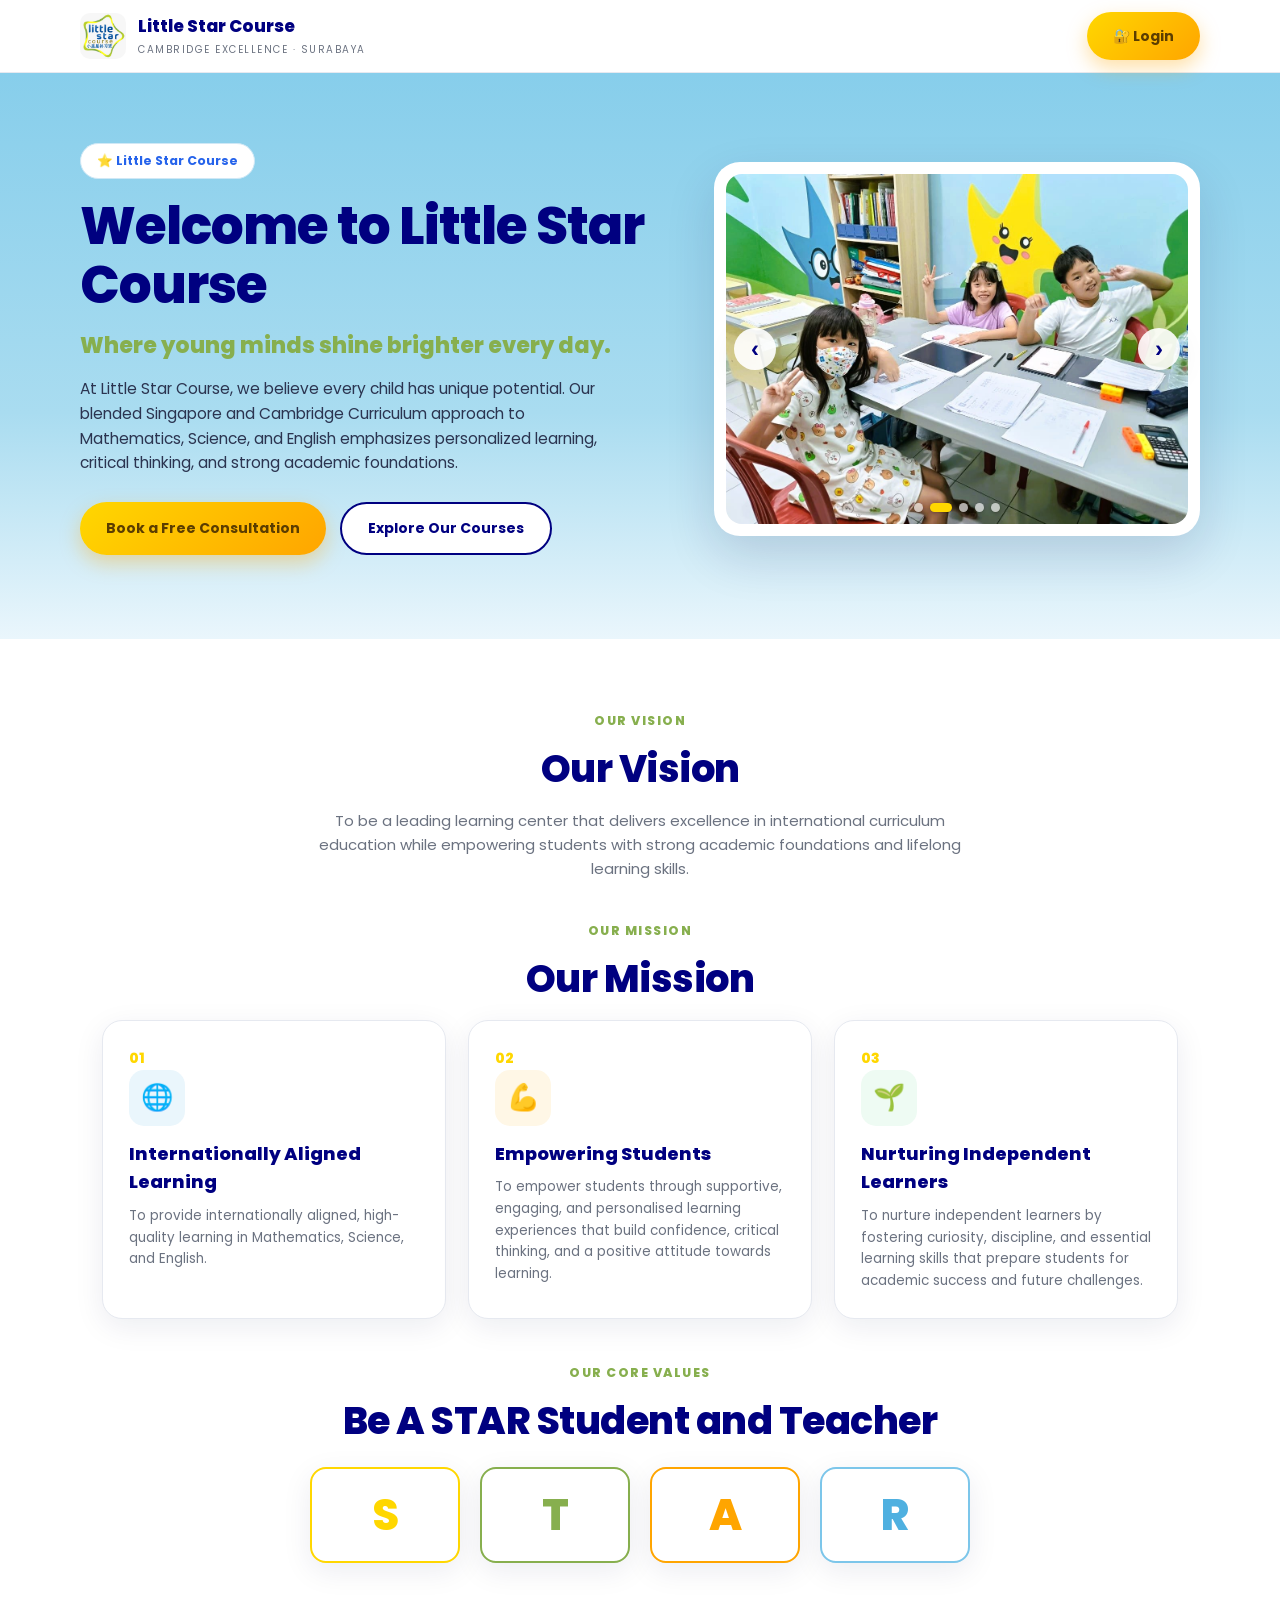
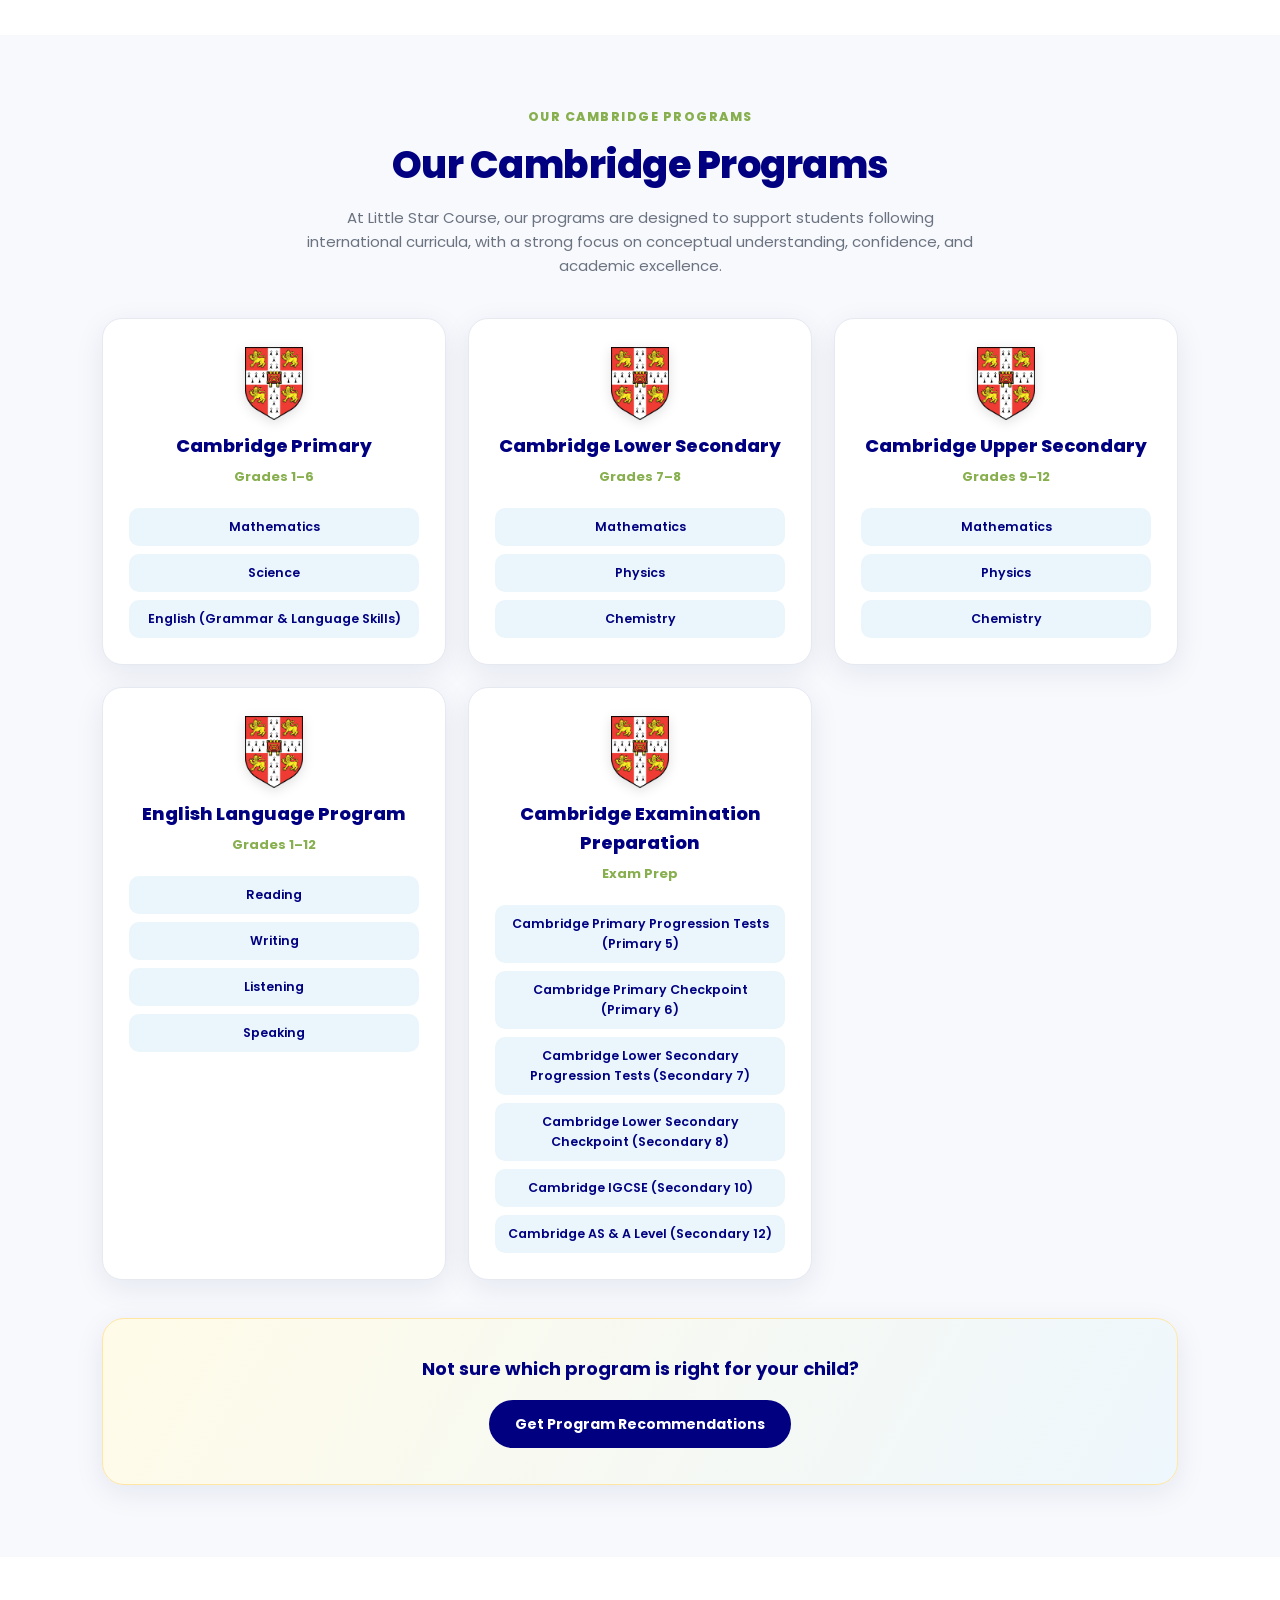
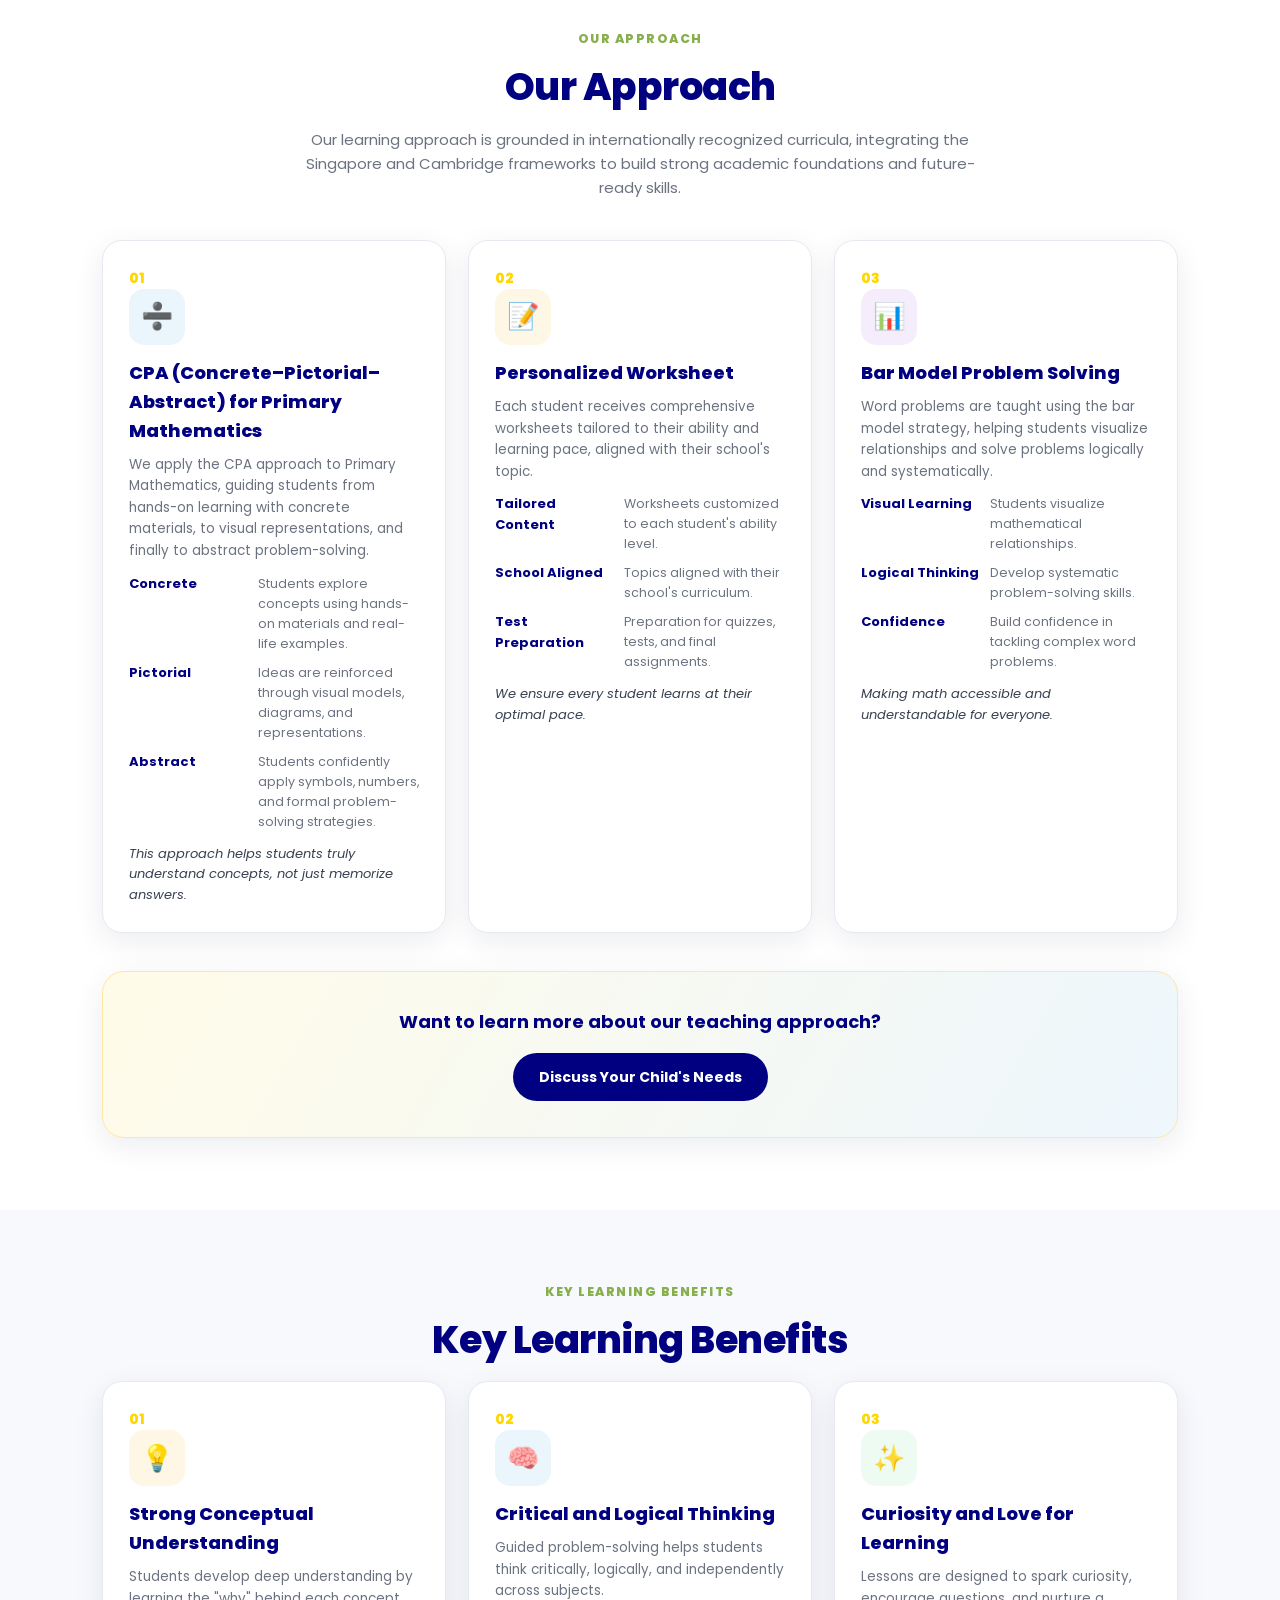
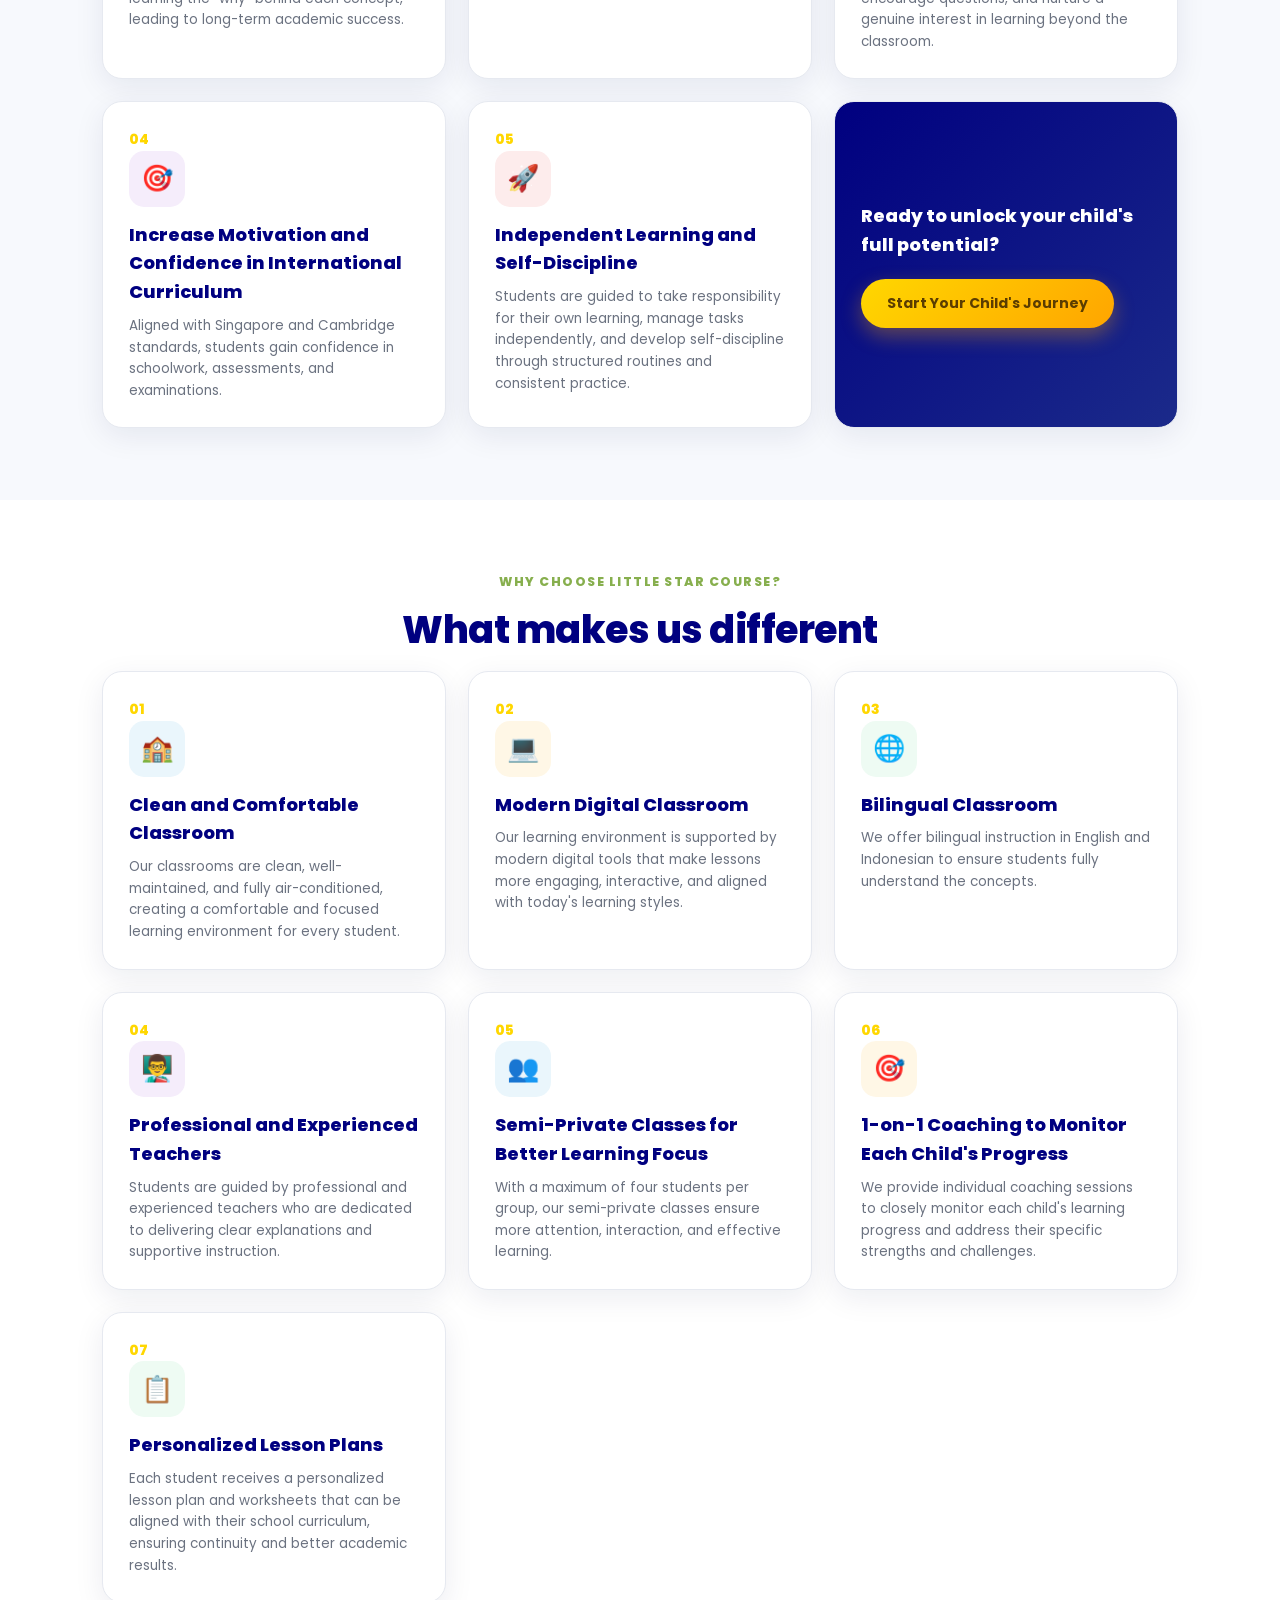
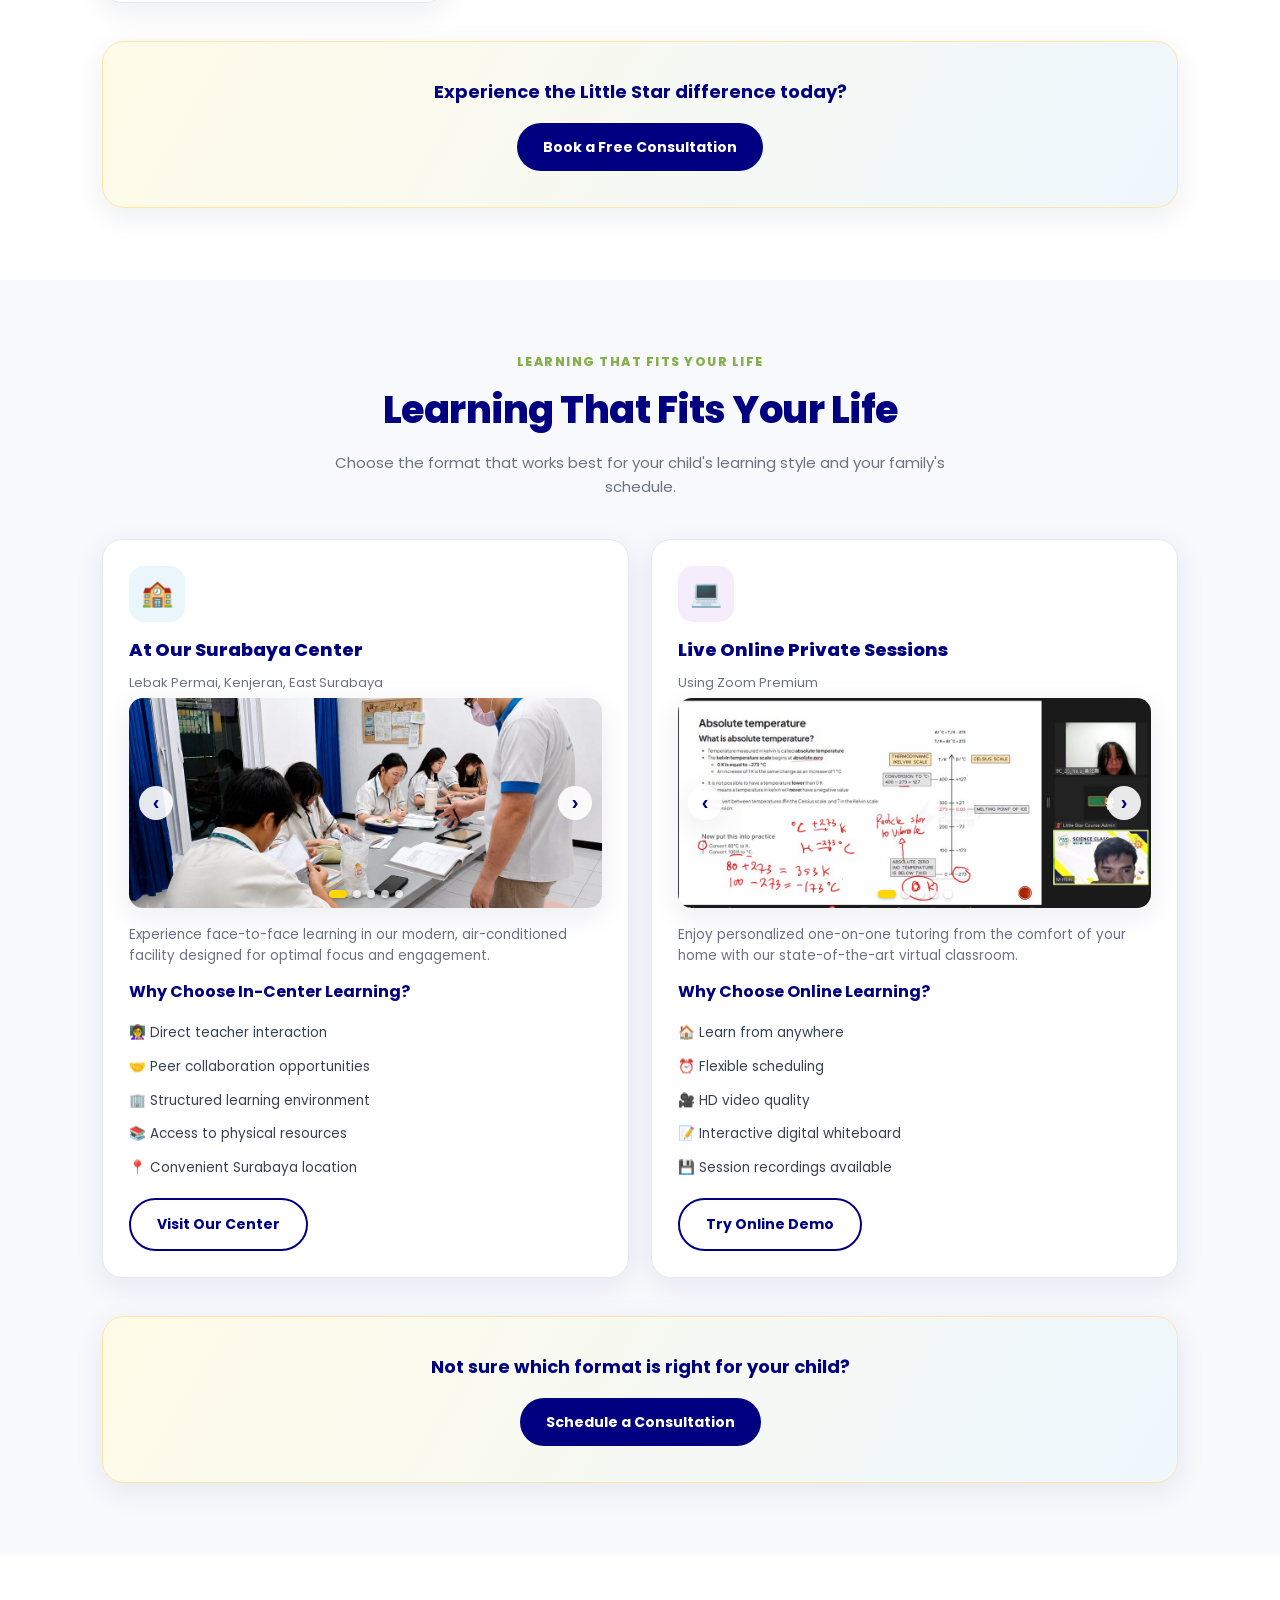
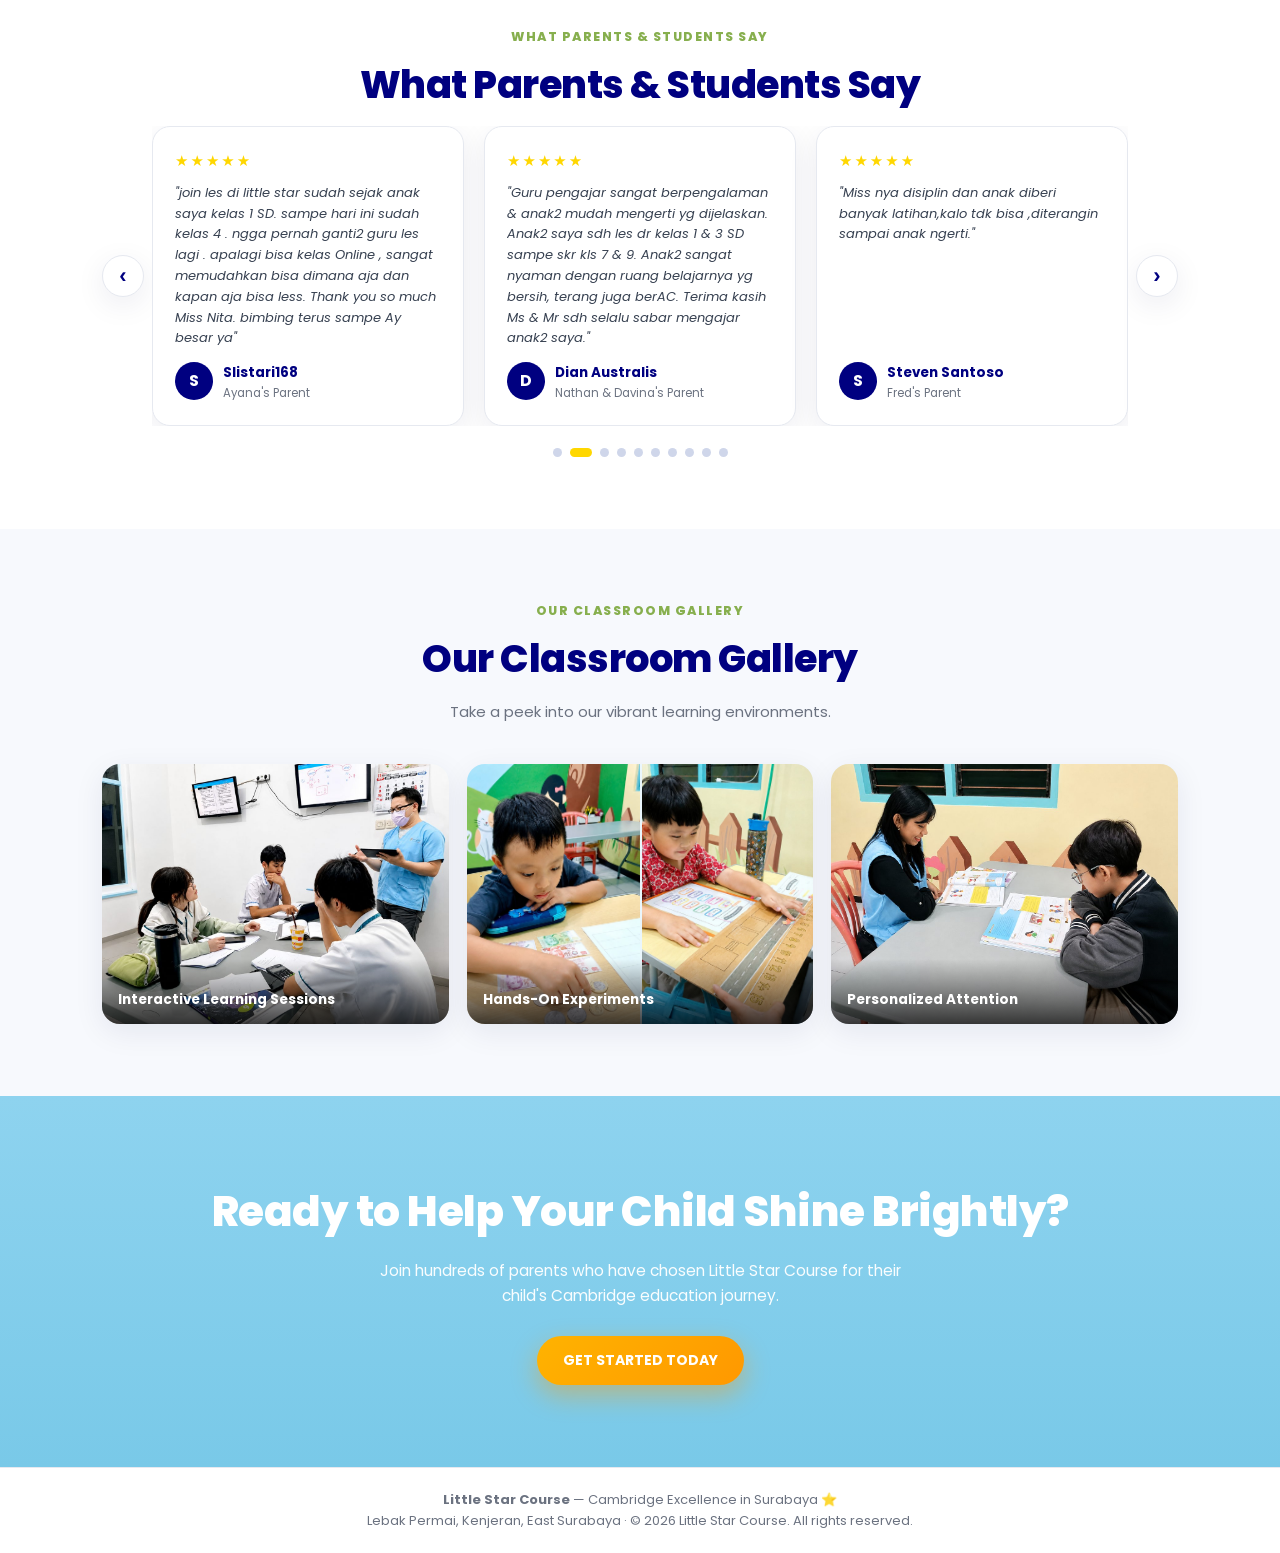
==== commit eb174bae: "Add files via upload" ====
--- a/index.html
+++ b/index.html
@@ -35,7 +35,8 @@
 .grid{display:grid;gap:22px}
 .card{background:var(--card);border:1px solid var(--line);border-radius:20px;padding:26px;box-shadow:var(--shadow);transition:.2s}
 .card:hover{transform:translateY(-4px);box-shadow:var(--shadow-lg)}
-.card .ic{width:56px;height:56px;border-radius:15px;display:flex;align-items:center;justify-content:center;font-size:26px;margin-bottom:14px}
+.card .ic{width:56px;height:56px;border-radius:15px;display:flex;align-items:center;justify-content:center;font-size:26px;margin-bottom:14px;transition:transform .38s cubic-bezier(.34,1.56,.64,1)}
+.card:hover .ic{transform:scale(1.14) rotate(-4deg)}
 .card h3{font-size:18px;color:var(--navy);font-weight:800;margin-bottom:8px}
 .card p{color:var(--muted);font-size:13.5px}
 .num{font-weight:800;color:var(--gold);font-size:14px}
@@ -49,7 +50,8 @@
 header{position:sticky;top:0;z-index:100;background:rgba(255,255,255,.94);backdrop-filter:blur(8px);border-bottom:1px solid var(--line)}
 .nav{display:flex;align-items:center;justify-content:space-between;padding:12px 0}
 .brand{display:flex;align-items:center;gap:12px}
-.brand img{height:46px;width:auto;border-radius:10px}
+.brand img{height:46px;width:auto;border-radius:10px;transition:transform .38s cubic-bezier(.34,1.56,.64,1)}
+.brand:hover img{transform:scale(1.09) rotate(-3deg)}
 .brand b{color:var(--navy);font-weight:800;font-size:17px;line-height:1}
 .brand small{display:block;color:var(--muted);font-size:10px;letter-spacing:1.5px;text-transform:uppercase;margin-top:2px}
 
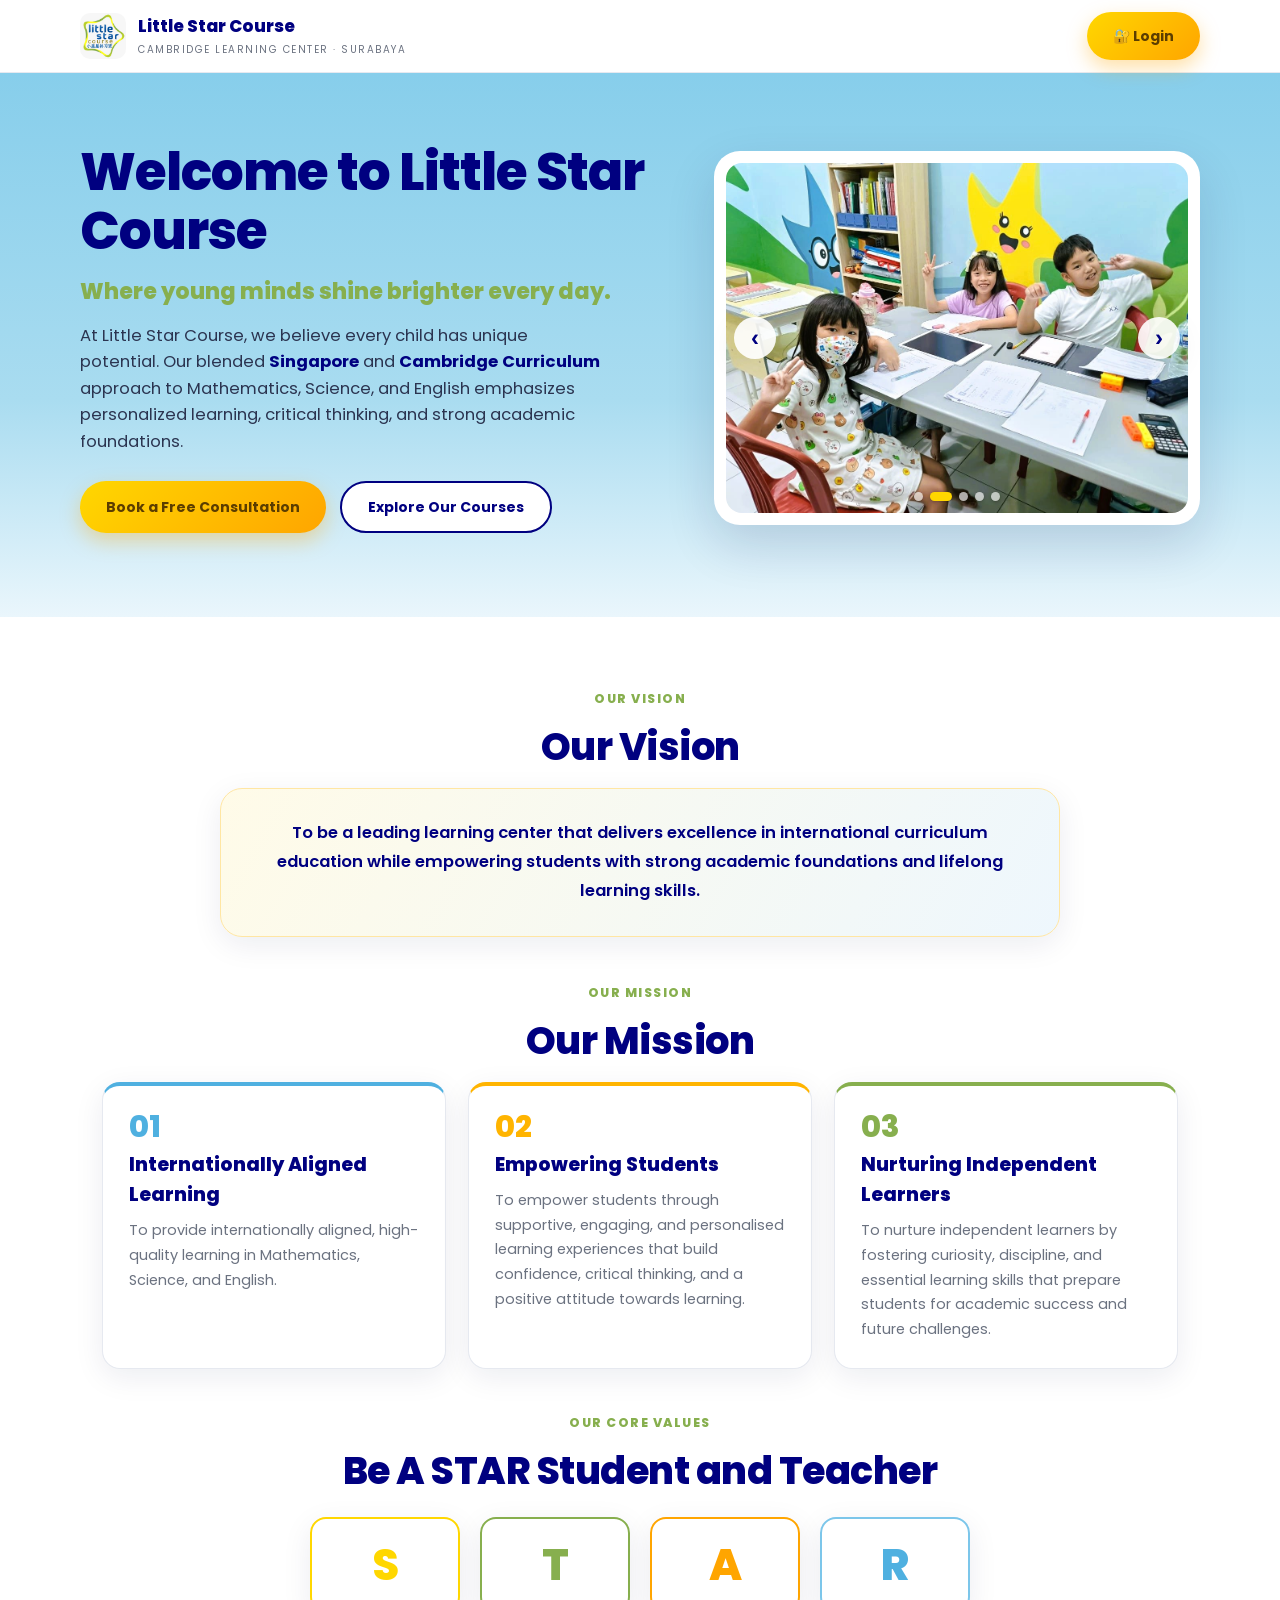
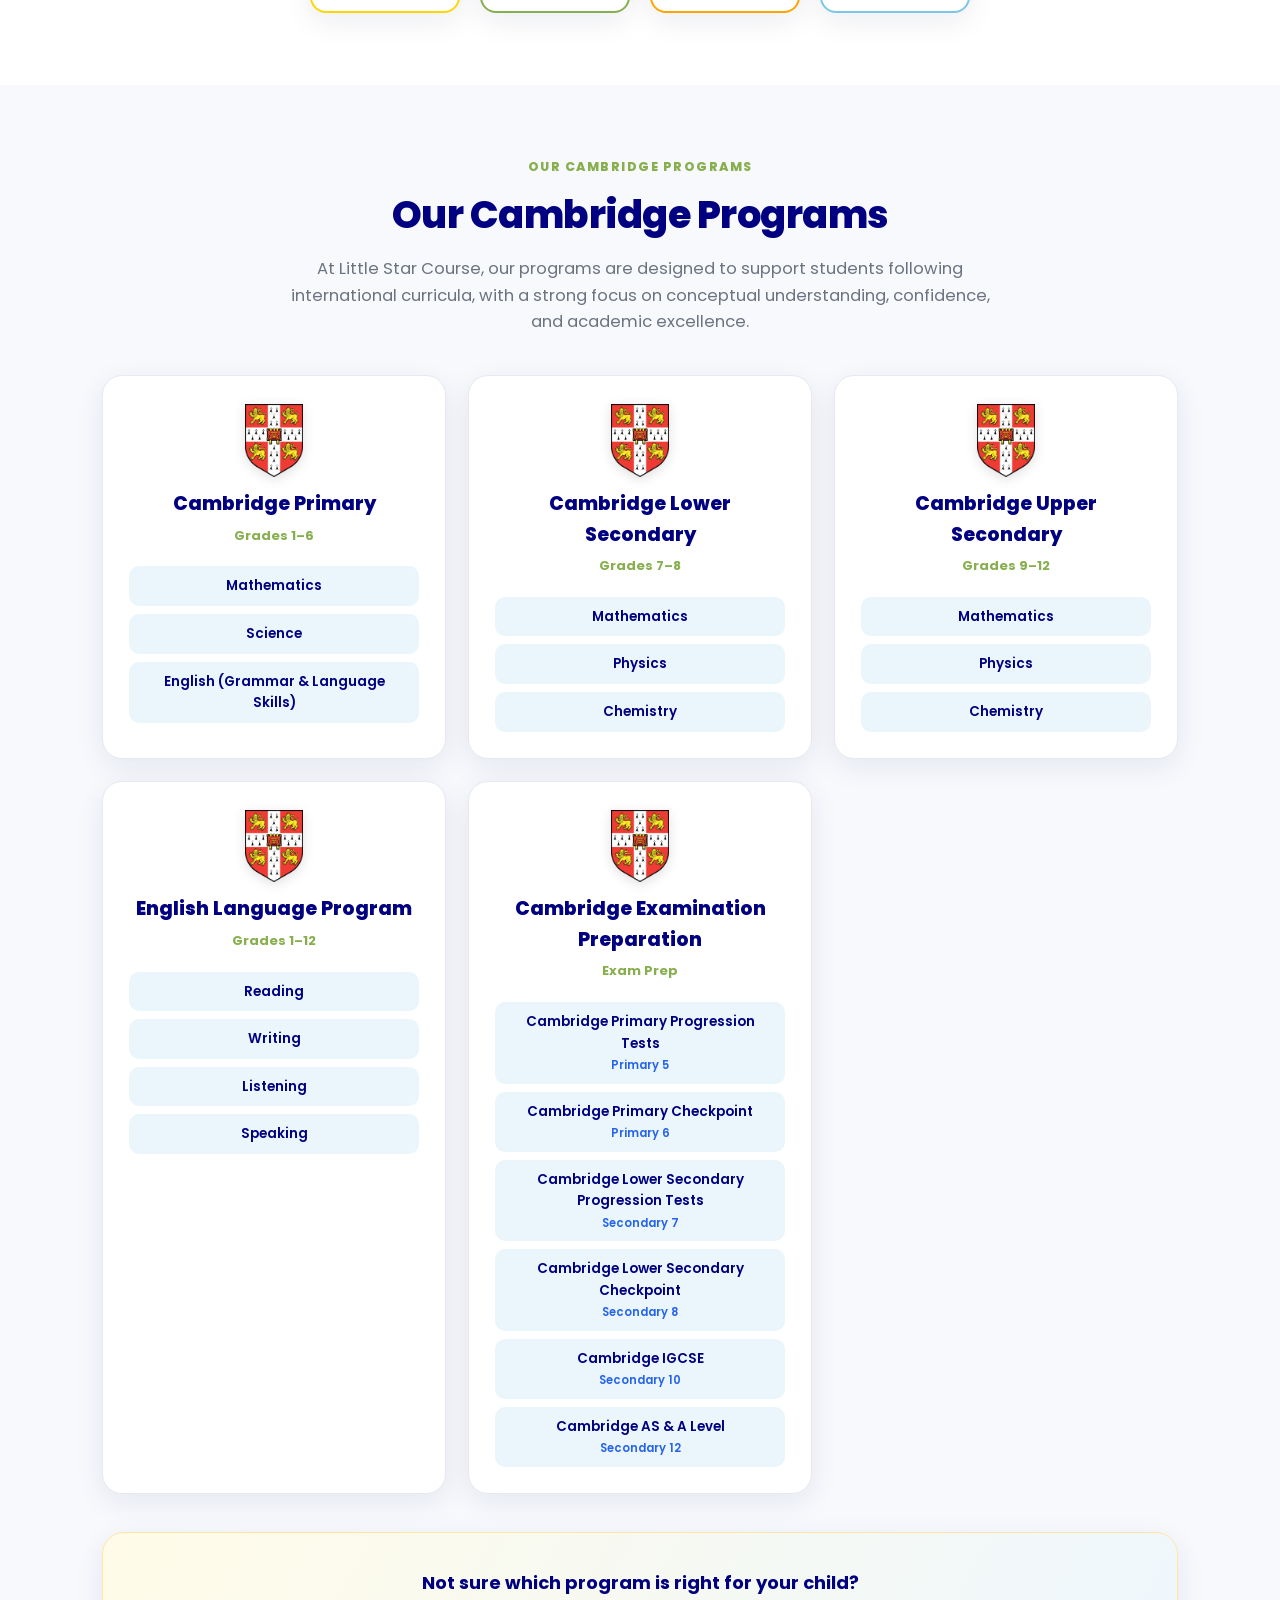
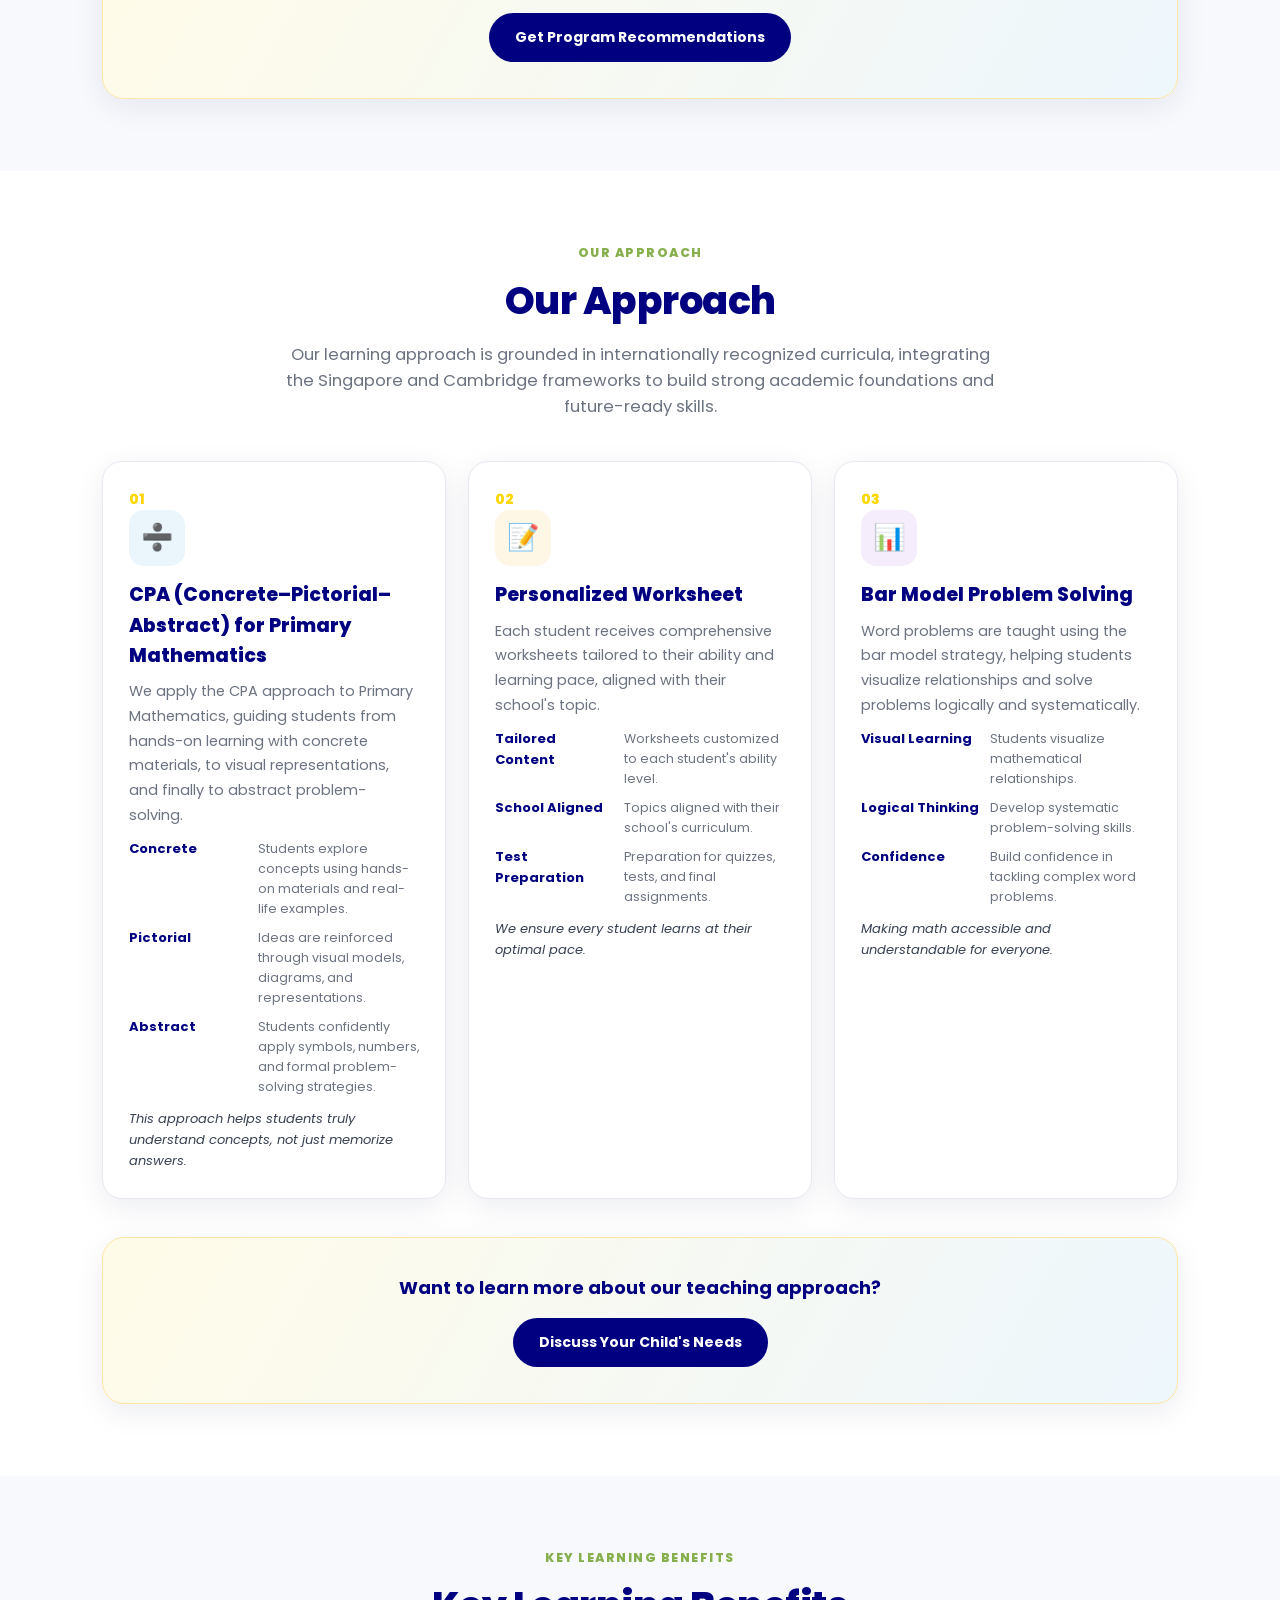
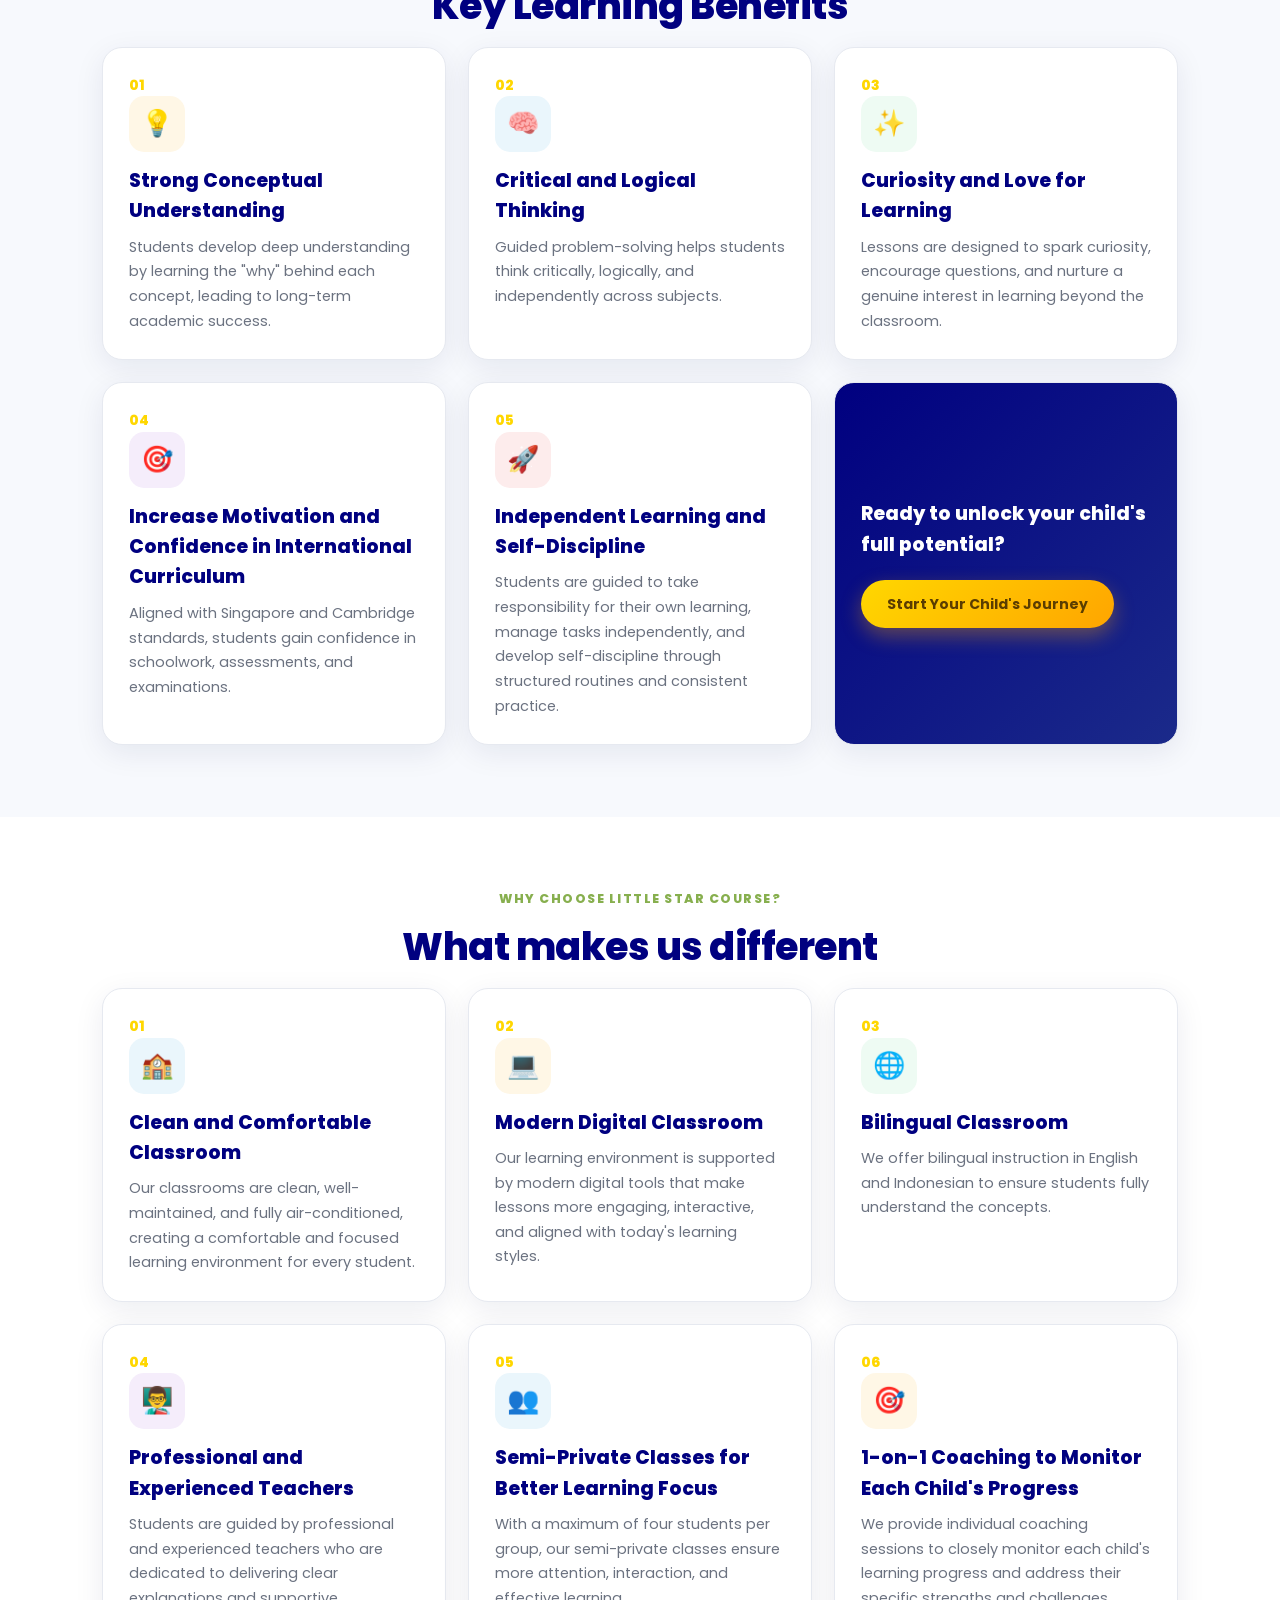
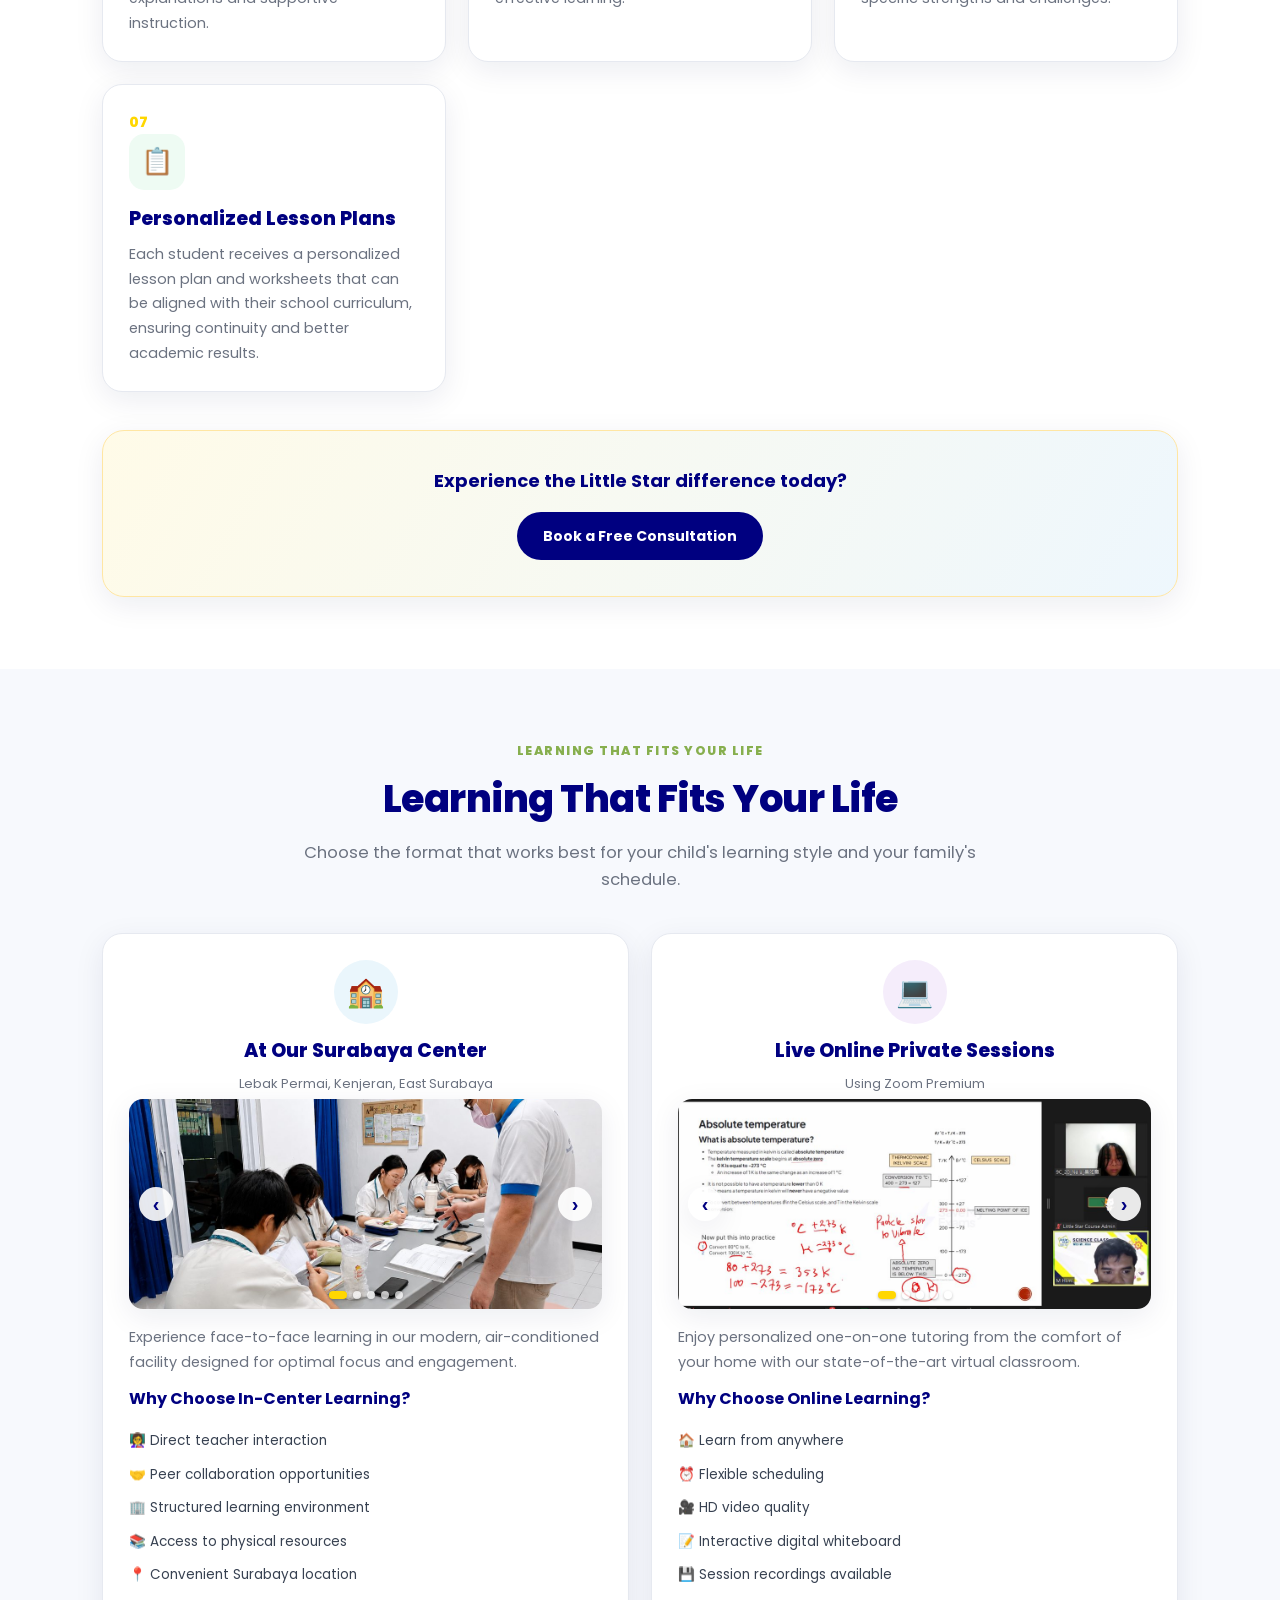
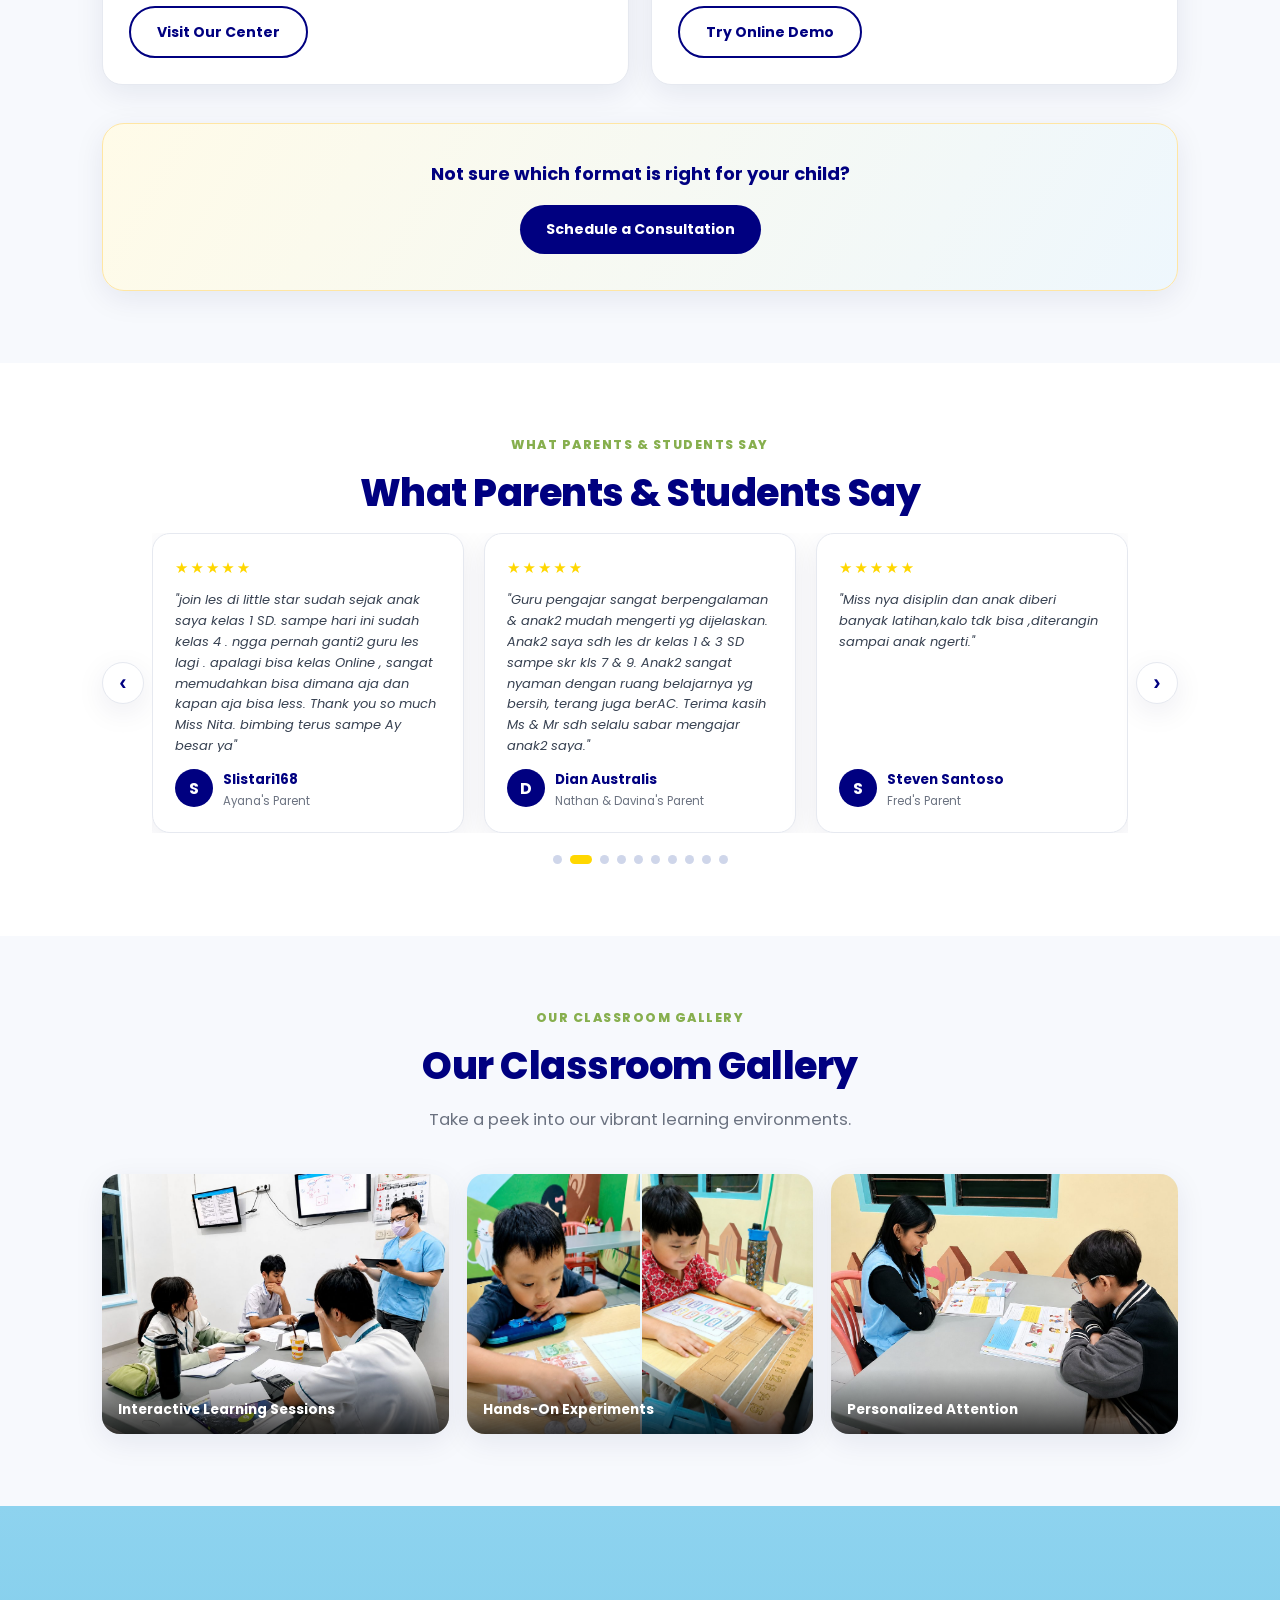
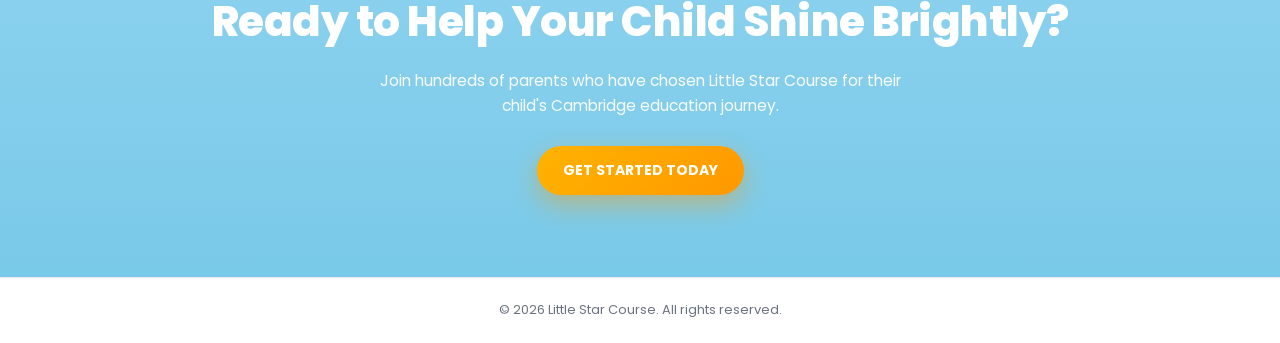
==== commit 98f590ef: "Add files via upload" ====
--- a/index.html
+++ b/index.html
@@ -31,14 +31,14 @@
 .sec-alt{background:var(--bg)}
 .eyebrow{color:var(--green);font-weight:800;letter-spacing:1.5px;text-transform:uppercase;font-size:12.5px;text-align:center}
 h2.title{font-size:clamp(26px,4vw,38px);font-weight:800;color:var(--navy);text-align:center;margin:8px 0 10px;letter-spacing:-.5px}
-.subtitle{color:var(--muted);text-align:center;max-width:680px;margin:0 auto 40px;font-size:15px}
+.subtitle{color:var(--muted);text-align:center;max-width:720px;margin:0 auto 40px;font-size:16.5px}
 .grid{display:grid;gap:22px}
 .card{background:var(--card);border:1px solid var(--line);border-radius:20px;padding:26px;box-shadow:var(--shadow);transition:.2s}
 .card:hover{transform:translateY(-4px);box-shadow:var(--shadow-lg)}
 .card .ic{width:56px;height:56px;border-radius:15px;display:flex;align-items:center;justify-content:center;font-size:26px;margin-bottom:14px;transition:transform .38s cubic-bezier(.34,1.56,.64,1)}
 .card:hover .ic{transform:scale(1.14) rotate(-4deg)}
-.card h3{font-size:18px;color:var(--navy);font-weight:800;margin-bottom:8px}
-.card p{color:var(--muted);font-size:13.5px}
+.card h3{font-size:19px;color:var(--navy);font-weight:800;margin-bottom:8px}
+.card p{color:var(--muted);font-size:14.5px;line-height:1.7}
 .num{font-weight:800;color:var(--gold);font-size:14px}
 .mini{margin-top:12px;display:flex;flex-direction:column;gap:9px}
 .mini .row{display:flex;gap:9px;align-items:flex-start}
@@ -60,7 +60,8 @@
 .hero-inner{display:grid;grid-template-columns:1.1fr .9fr;gap:40px;align-items:center;padding:70px 0 84px}
 .hero h1{font-size:clamp(32px,5vw,52px);font-weight:800;color:var(--navy);line-height:1.12;letter-spacing:-1px}
 .hero .tag{color:var(--green);font-weight:800;font-size:clamp(16px,2.4vw,22px);margin:14px 0}
-.hero p{color:#2b3450;font-size:15.5px;max-width:520px}
+.hero p{color:#2b3450;font-size:16.5px;max-width:520px}
+.hero p b{color:var(--navy)}
 .hero .cta{display:flex;gap:14px;flex-wrap:wrap;margin-top:26px}
 .hero-badge{display:inline-flex;align-items:center;gap:8px;background:#fff;border:1.5px solid #cfe8f6;color:var(--blue);font-weight:700;font-size:12.5px;padding:7px 16px;border-radius:999px;margin-bottom:18px}
 .hero-photo{background:#fff;border-radius:26px;padding:12px;box-shadow:var(--shadow-lg);position:relative}
@@ -115,7 +116,8 @@
 .exam-crest{transition:transform .38s cubic-bezier(.34,1.56,.64,1)}
 .prog h3{margin-bottom:6px}
 .prog .grades{color:var(--green);font-weight:700;font-size:13px;margin-bottom:12px}
-.prog .subj{display:block;width:100%;background:var(--sky-soft);color:var(--navy);border-radius:10px;padding:9px 12px;font-size:12.5px;font-weight:600;margin-top:8px}
+.prog .subj{display:block;width:100%;background:var(--sky-soft);color:var(--navy);border-radius:10px;padding:9px 12px;font-size:13.5px;font-weight:600;margin-top:8px}
+.prog .subj small{display:block;font-size:11.5px;font-weight:600;color:var(--blue);margin-top:2px}
 .exam-crest{width:56px;height:auto;margin:0 auto 10px;filter:drop-shadow(0 3px 6px rgba(0,0,0,.12))}
 .cta-band{text-align:center;margin-top:38px;background:linear-gradient(120deg,#fffbe8,#eef7fd);border:1.5px solid #ffe6a3;border-radius:22px;padding:36px 24px;box-shadow:var(--shadow)}
 .cta-band p{color:var(--navy);font-weight:700;font-size:18px;margin-bottom:16px}
@@ -145,6 +147,9 @@
 /* format */
 .fmt{display:grid;grid-template-columns:1fr 1fr;gap:22px}
 @media(max-width:820px){.fmt{grid-template-columns:1fr}}
+.fmt .card .ic{width:64px;height:64px;border-radius:50%;margin:0 auto 12px;font-size:30px}
+.fmt .card h3{text-align:center}
+.fmt .card .addr{text-align:center;margin-bottom:2px}
 .fmt .card ul{list-style:none;margin-top:12px}
 .fmt .card li{padding:6px 0;font-size:13.5px;color:#374151;display:flex;gap:8px;align-items:center}
 .fmt .addr{color:var(--muted);font-size:13px;margin-bottom:4px}
@@ -171,6 +176,15 @@
 .pcaro-dots{position:absolute;bottom:10px;left:50%;transform:translateX(-50%);display:flex;gap:6px;z-index:3}
 .pcaro-dots i{width:8px;height:8px;border-radius:50%;background:rgba(255,255,255,.7);cursor:pointer;box-shadow:0 1px 3px rgba(0,0,0,.25);transition:.2s}
 .pcaro-dots i.on{background:var(--gold);width:18px;border-radius:5px}
+
+/* vision box + mission cards */
+.vision-box{max-width:840px;margin:6px auto 0;background:linear-gradient(120deg,#fffbe8,#eef7fd);border:1.5px solid #ffe6a3;border-radius:22px;padding:30px 32px;box-shadow:var(--shadow);text-align:center}
+.vision-box p{color:var(--navy);font-weight:600;font-size:16.5px;line-height:1.75}
+.mcard{background:#fff;border:1px solid var(--line);border-top:4px solid var(--accent,#87ceeb);border-radius:18px;padding:26px;box-shadow:var(--shadow);transition:.2s}
+.mcard:hover{transform:translateY(-4px);box-shadow:var(--shadow-lg)}
+.mcard .num{font-size:30px;font-weight:800;color:var(--accent,#4fb0e0);line-height:1}
+.mcard h3{font-size:19px;color:var(--navy);font-weight:800;margin:8px 0 8px}
+.mcard p{color:var(--muted);font-size:14.5px;line-height:1.7}
 
 /* final cta (sky-blue band) */
 .final-band{background:linear-gradient(180deg,#8ed3ef 0%,#79c9e8 100%);padding:82px 0;text-align:center}
@@ -207,7 +221,7 @@
   <div class="wrap nav">
     <a class="brand" href="index.html">
       <img src="assets/logo.jpeg" alt="Little Star Course">
-      <div><b>Little Star Course</b><small>Cambridge Excellence · Surabaya</small></div>
+      <div><b>Little Star Course</b><small>Cambridge Learning Center · Surabaya</small></div>
     </a>
     <a href="portal.html" class="btn btn-gold">🔐 Login</a>
   </div>
@@ -217,10 +231,9 @@
 <section class="hero">
   <div class="wrap hero-inner">
     <div>
-      <span class="hero-badge">⭐ Little Star Course</span>
       <h1>Welcome to Little Star Course</h1>
       <div class="tag">Where young minds shine brighter every day.</div>
-      <p>At Little Star Course, we believe every child has unique potential. Our blended Singapore and Cambridge Curriculum approach to Mathematics, Science, and English emphasizes personalized learning, critical thinking, and strong academic foundations.</p>
+      <p>At Little Star Course, we believe every child has unique potential. Our blended <b>Singapore</b> and <b>Cambridge Curriculum</b> approach to Mathematics, Science, and English emphasizes personalized learning, critical thinking, and strong academic foundations.</p>
       <div class="cta">
         <a href="https://wa.me/6287855888747" target="_blank" rel="noopener" class="btn btn-gold">Book a Free Consultation</a>
         <a href="#programs" class="btn btn-outline">Explore Our Courses</a>
@@ -248,14 +261,14 @@
   <div class="wrap">
     <div class="eyebrow">Our Vision</div>
     <h2 class="title">Our Vision</h2>
-    <p class="subtitle">To be a leading learning center that delivers excellence in international curriculum education while empowering students with strong academic foundations and lifelong learning skills.</p>
-
-    <div class="eyebrow" style="margin-top:20px">Our Mission</div>
+    <div class="vision-box"><p>To be a leading learning center that delivers excellence in international curriculum education while empowering students with strong academic foundations and lifelong learning skills.</p></div>
+
+    <div class="eyebrow" style="margin-top:46px">Our Mission</div>
     <h2 class="title">Our Mission</h2>
     <div class="grid" style="grid-template-columns:repeat(3,1fr)">
-      <div class="card"><div class="num">01</div><div class="ic" style="background:var(--sky-soft)">🌐</div><h3>Internationally Aligned Learning</h3><p>To provide internationally aligned, high-quality learning in Mathematics, Science, and English.</p></div>
-      <div class="card"><div class="num">02</div><div class="ic" style="background:#fff7e6">💪</div><h3>Empowering Students</h3><p>To empower students through supportive, engaging, and personalised learning experiences that build confidence, critical thinking, and a positive attitude towards learning.</p></div>
-      <div class="card"><div class="num">03</div><div class="ic" style="background:#eefbf3">🌱</div><h3>Nurturing Independent Learners</h3><p>To nurture independent learners by fostering curiosity, discipline, and essential learning skills that prepare students for academic success and future challenges.</p></div>
+      <div class="mcard" style="--accent:#4fb0e0"><div class="num">01</div><h3>Internationally Aligned Learning</h3><p>To provide internationally aligned, high-quality learning in Mathematics, Science, and English.</p></div>
+      <div class="mcard" style="--accent:#ffb400"><div class="num">02</div><h3>Empowering Students</h3><p>To empower students through supportive, engaging, and personalised learning experiences that build confidence, critical thinking, and a positive attitude towards learning.</p></div>
+      <div class="mcard" style="--accent:#87af4e"><div class="num">03</div><h3>Nurturing Independent Learners</h3><p>To nurture independent learners by fostering curiosity, discipline, and essential learning skills that prepare students for academic success and future challenges.</p></div>
     </div>
 
     <div style="text-align:center;margin-top:44px">
@@ -286,7 +299,7 @@
       <div class="card prog"><img src="assets/cambridge.png" class="crest" alt="Cambridge"><h3>Cambridge Lower Secondary</h3><div class="grades">Grades 7–8</div><span class="subj">Mathematics</span><span class="subj">Physics</span><span class="subj">Chemistry</span></div>
       <div class="card prog"><img src="assets/cambridge.png" class="crest" alt="Cambridge"><h3>Cambridge Upper Secondary</h3><div class="grades">Grades 9–12</div><span class="subj">Mathematics</span><span class="subj">Physics</span><span class="subj">Chemistry</span></div>
       <div class="card prog"><img src="assets/cambridge.png" class="crest" alt="Cambridge"><h3>English Language Program</h3><div class="grades">Grades 1–12</div><span class="subj">Reading</span><span class="subj">Writing</span><span class="subj">Listening</span><span class="subj">Speaking</span></div>
-      <div class="card prog"><img src="assets/cambridge.png" class="crest" alt="Cambridge"><h3>Cambridge Examination Preparation</h3><div class="grades">Exam Prep</div><span class="subj">Cambridge Primary Progression Tests (Primary 5)</span><span class="subj">Cambridge Primary Checkpoint (Primary 6)</span><span class="subj">Cambridge Lower Secondary Progression Tests (Secondary 7)</span><span class="subj">Cambridge Lower Secondary Checkpoint (Secondary 8)</span><span class="subj">Cambridge IGCSE (Secondary 10)</span><span class="subj">Cambridge AS &amp; A Level (Secondary 12)</span></div>
+      <div class="card prog"><img src="assets/cambridge.png" class="crest" alt="Cambridge"><h3>Cambridge Examination Preparation</h3><div class="grades">Exam Prep</div><span class="subj">Cambridge Primary Progression Tests<small>Primary 5</small></span><span class="subj">Cambridge Primary Checkpoint<small>Primary 6</small></span><span class="subj">Cambridge Lower Secondary Progression Tests<small>Secondary 7</small></span><span class="subj">Cambridge Lower Secondary Checkpoint<small>Secondary 8</small></span><span class="subj">Cambridge IGCSE<small>Secondary 10</small></span><span class="subj">Cambridge AS &amp; A Level<small>Secondary 12</small></span></div>
     </div>
     <div class="cta-band"><p>Not sure which program is right for your child?</p><a href="https://wa.me/6287855888747" target="_blank" rel="noopener" class="btn btn-navy">Get Program Recommendations</a></div>
   </div>
@@ -476,10 +489,7 @@
 </section>
 
 <footer>
-  <div class="wrap">
-    <b>Little Star Course</b> — Cambridge Excellence in Surabaya <span class="star">⭐</span><br>
-    Lebak Permai, Kenjeran, East Surabaya · &copy; 2026 Little Star Course. All rights reserved.
-  </div>
+  <div class="wrap">&copy; 2026 Little Star Course. All rights reserved.</div>
 </footer>
 
 <script>
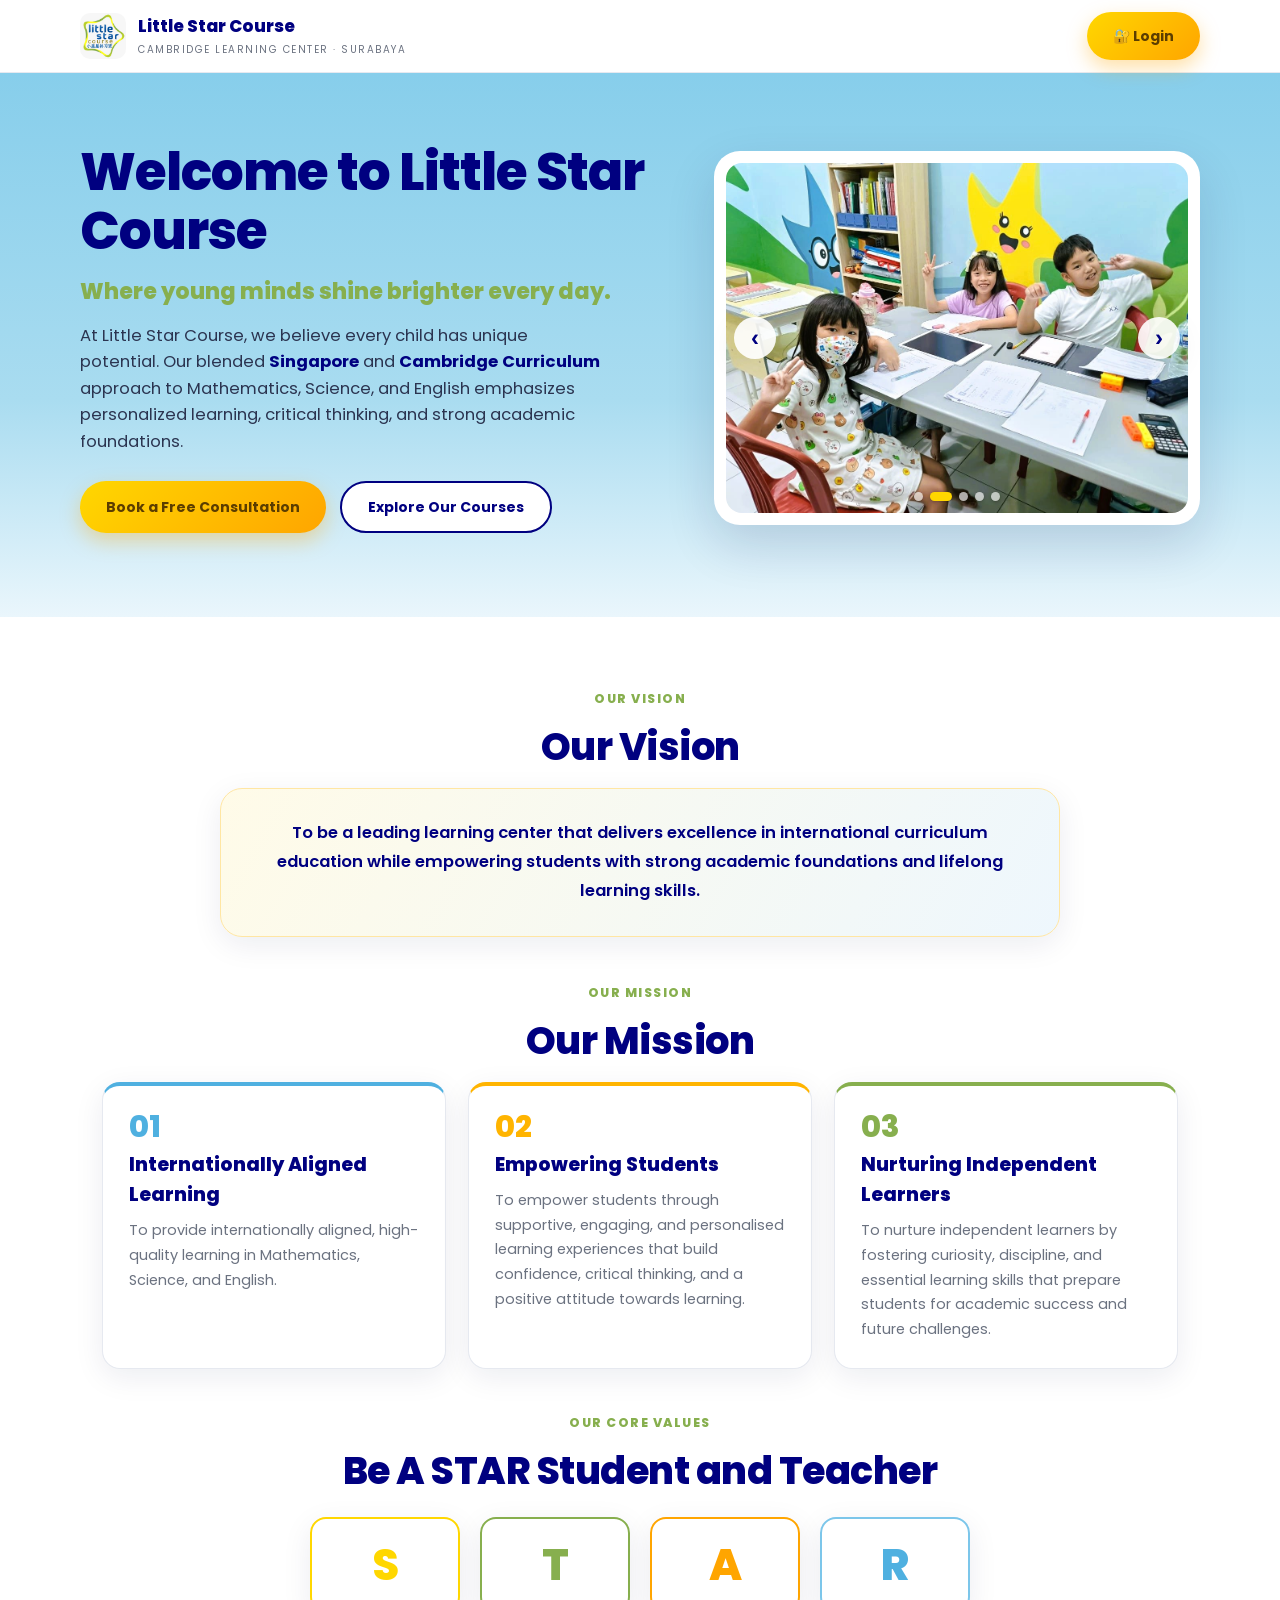
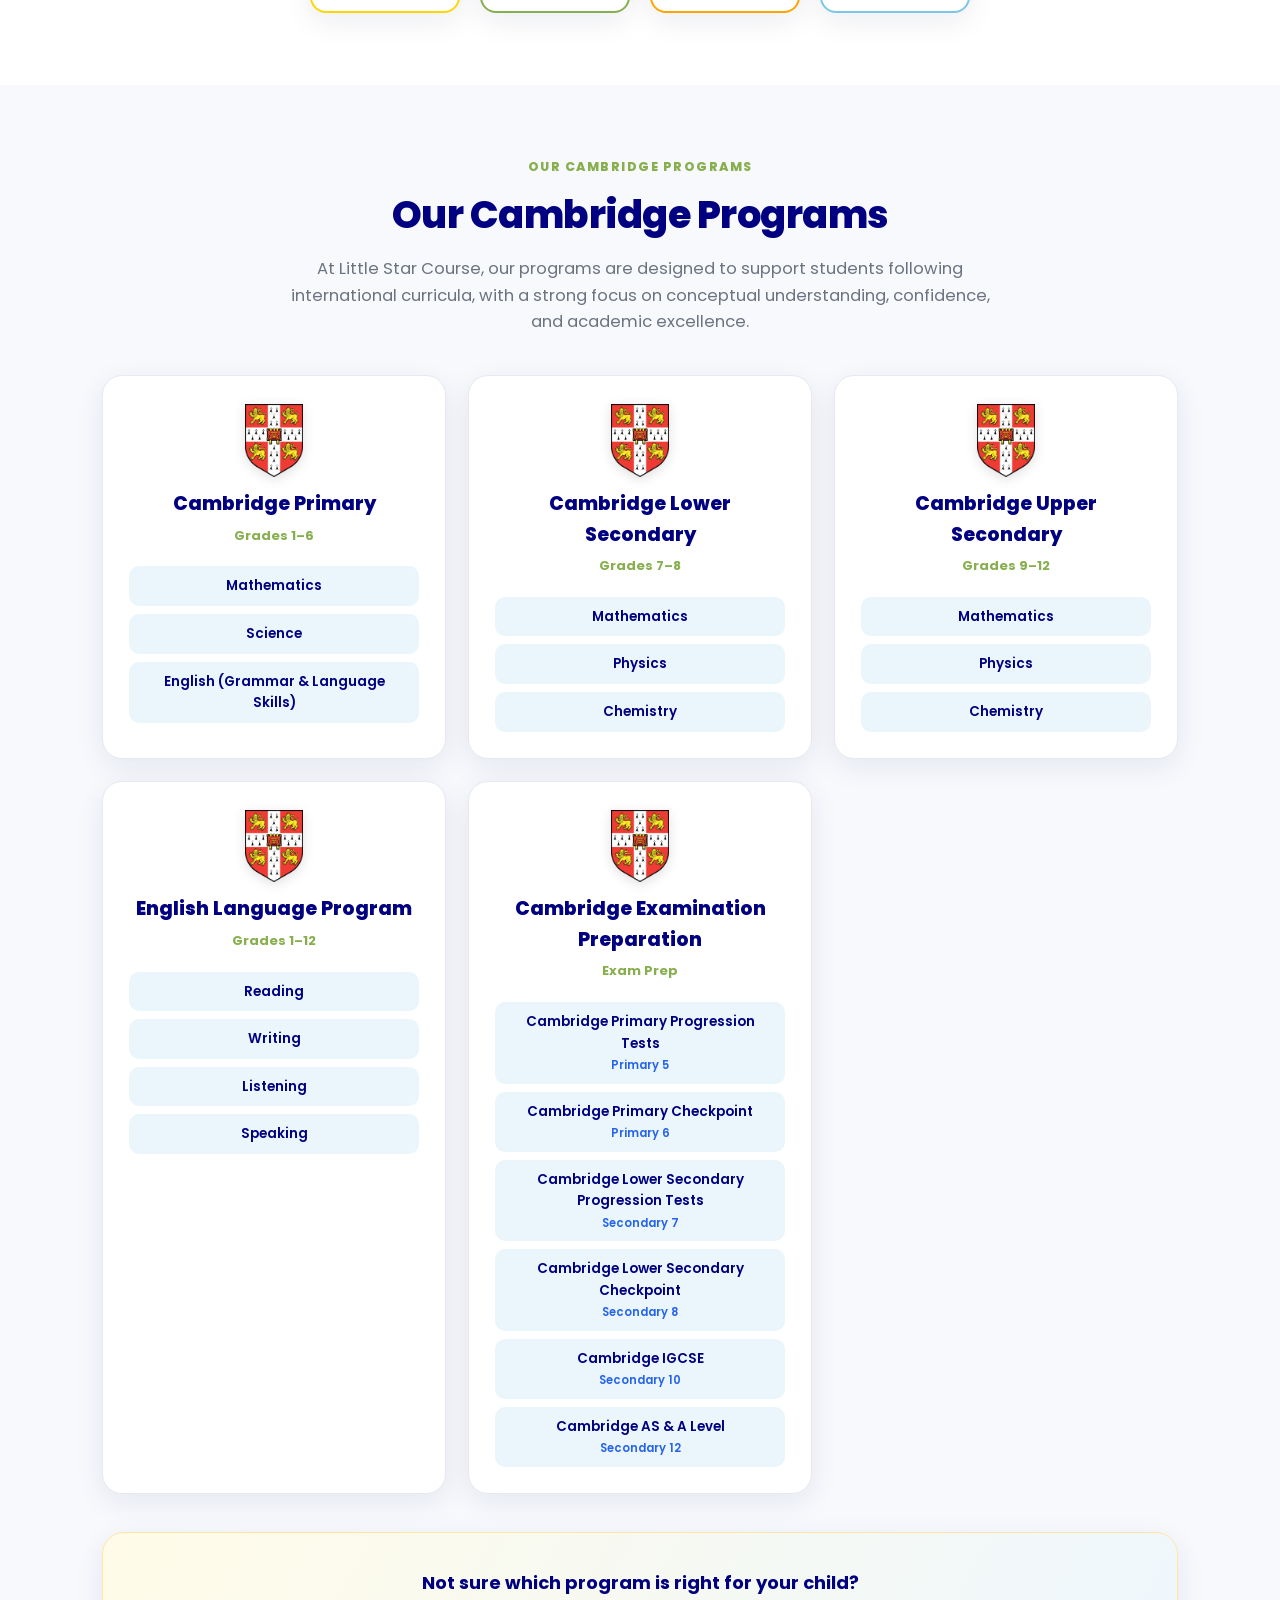
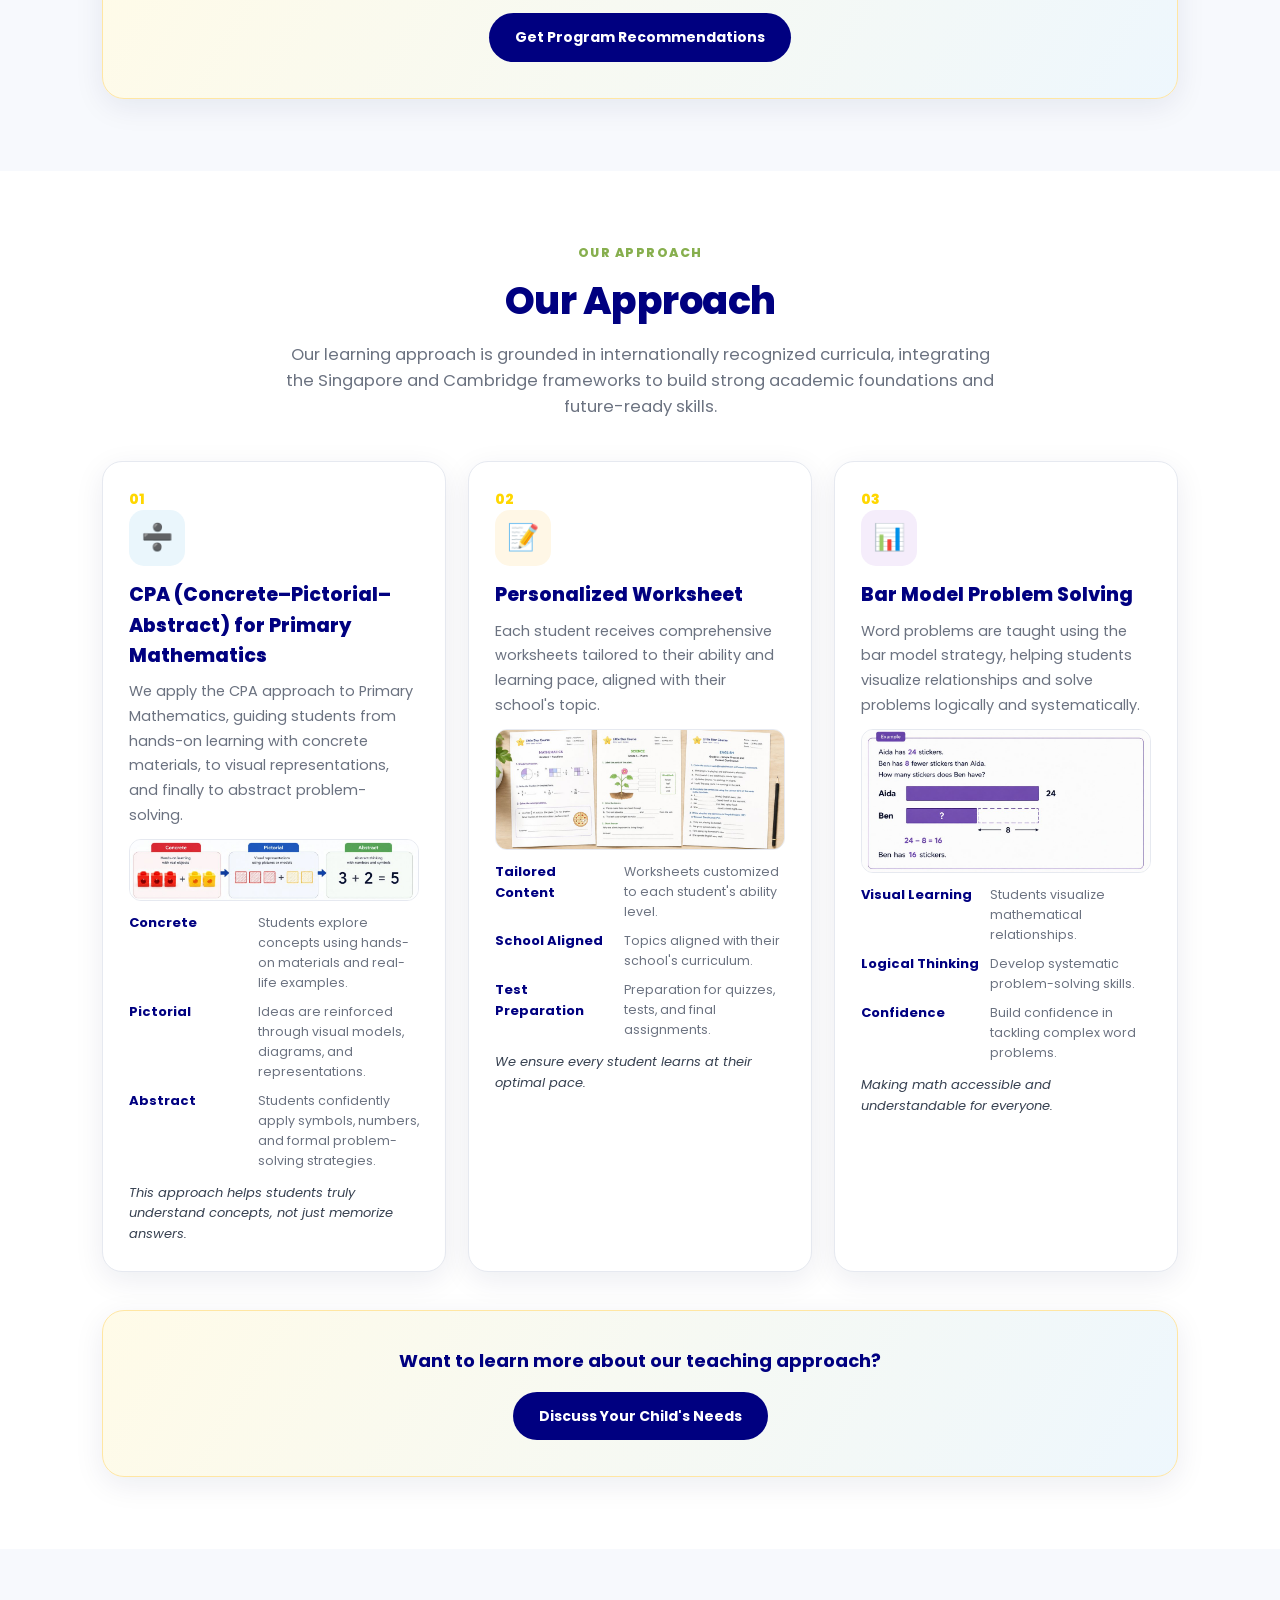
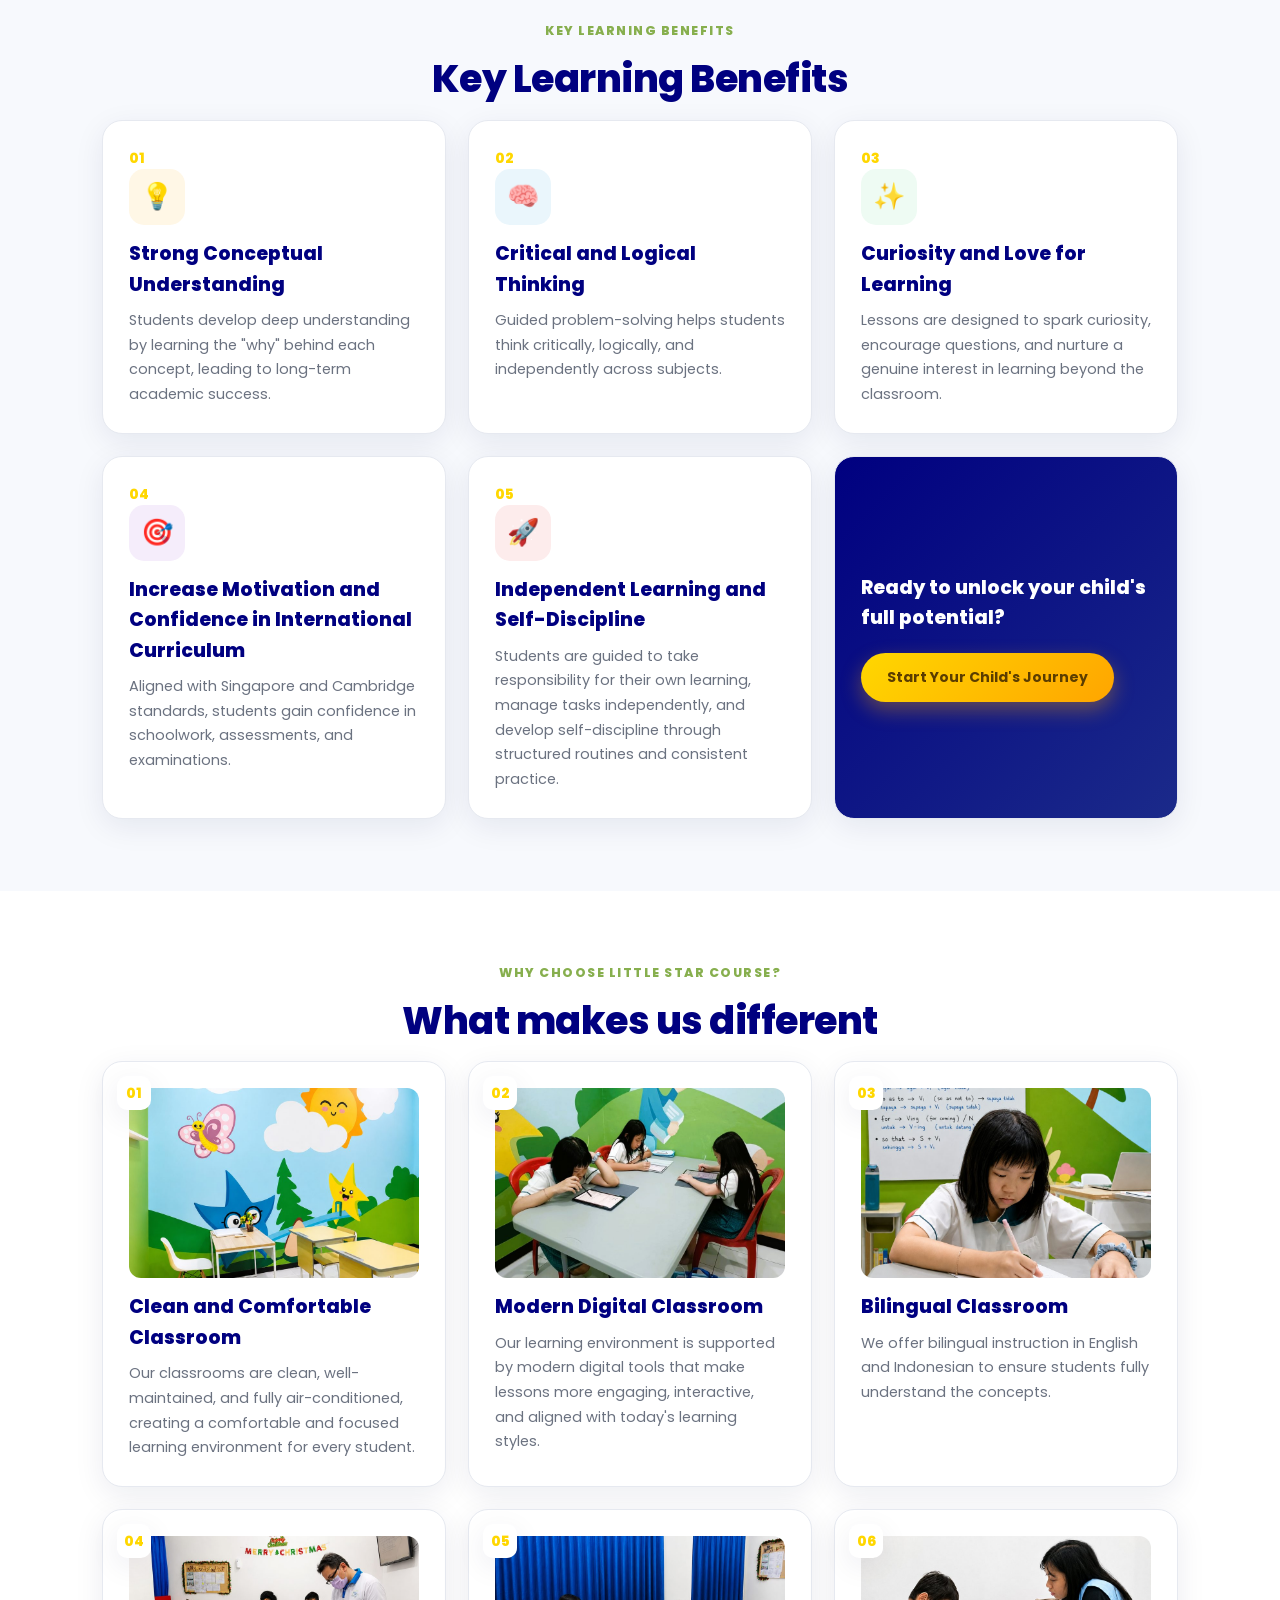
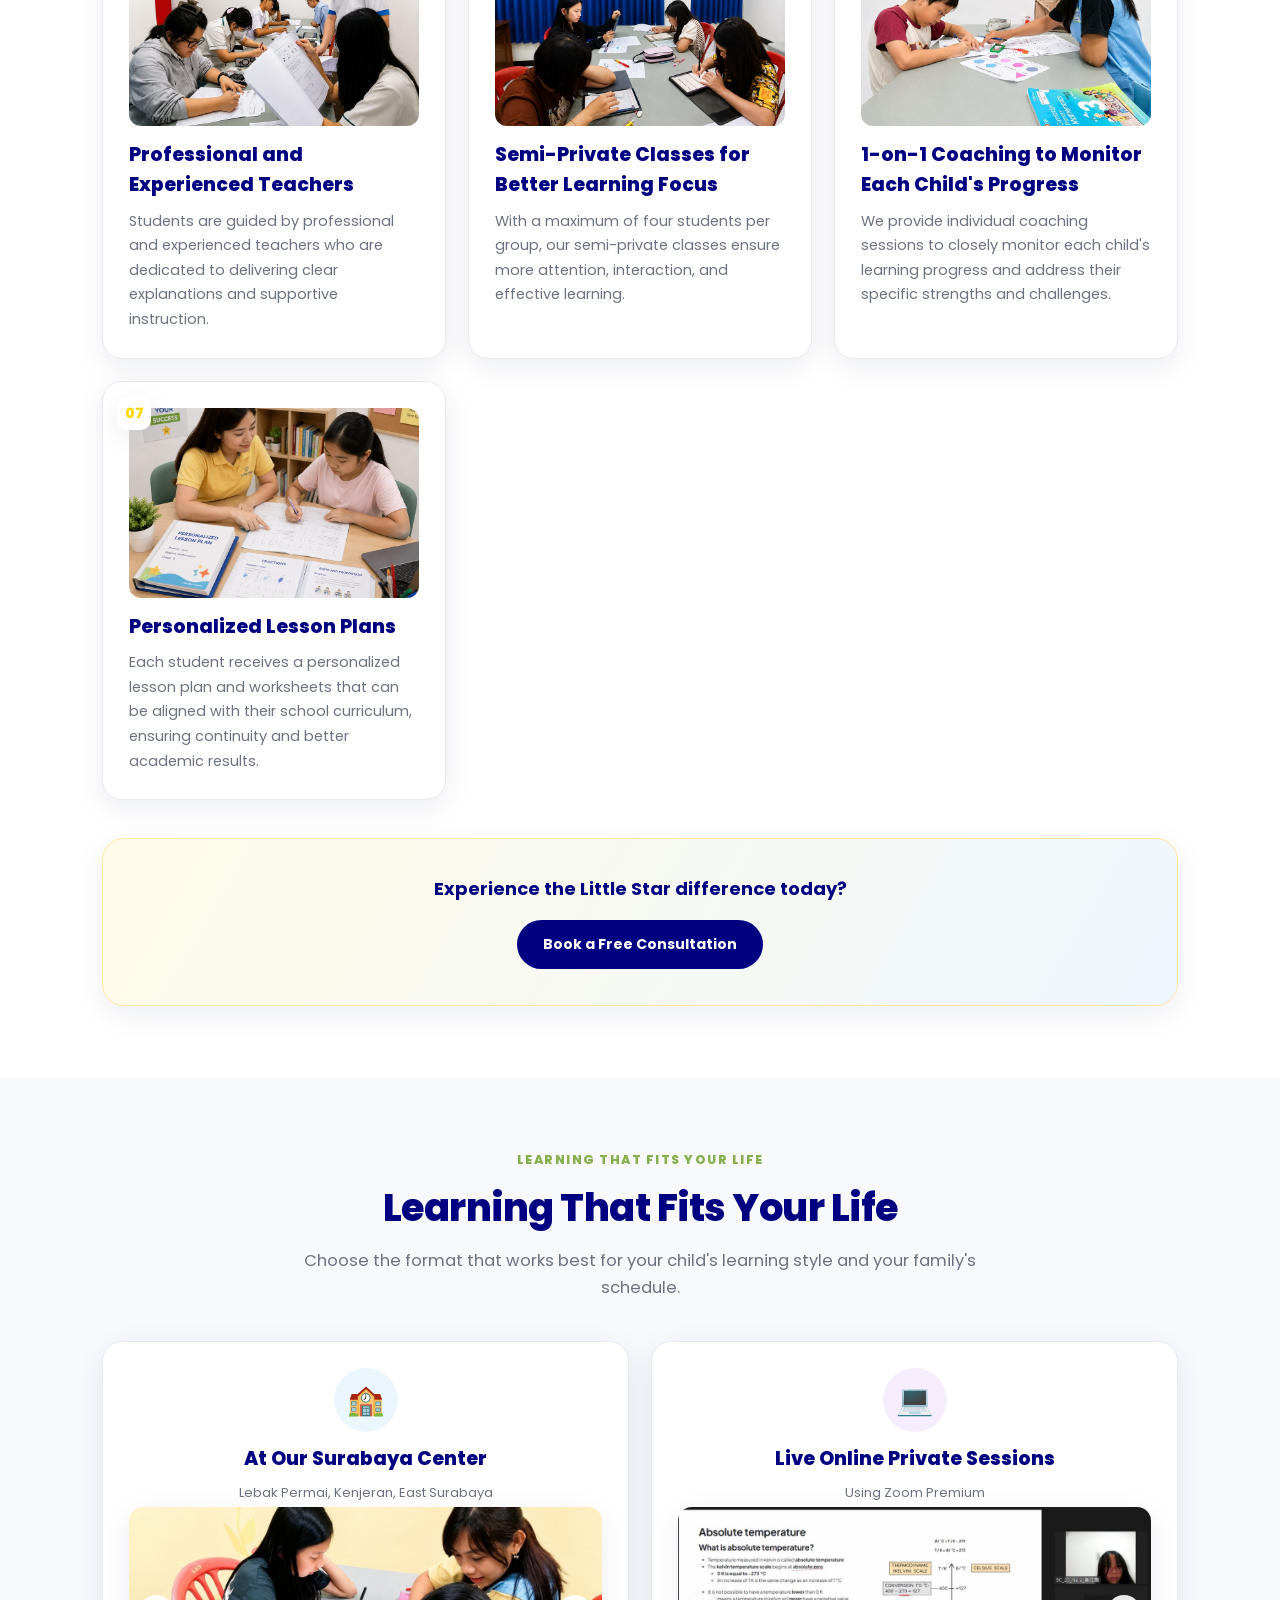
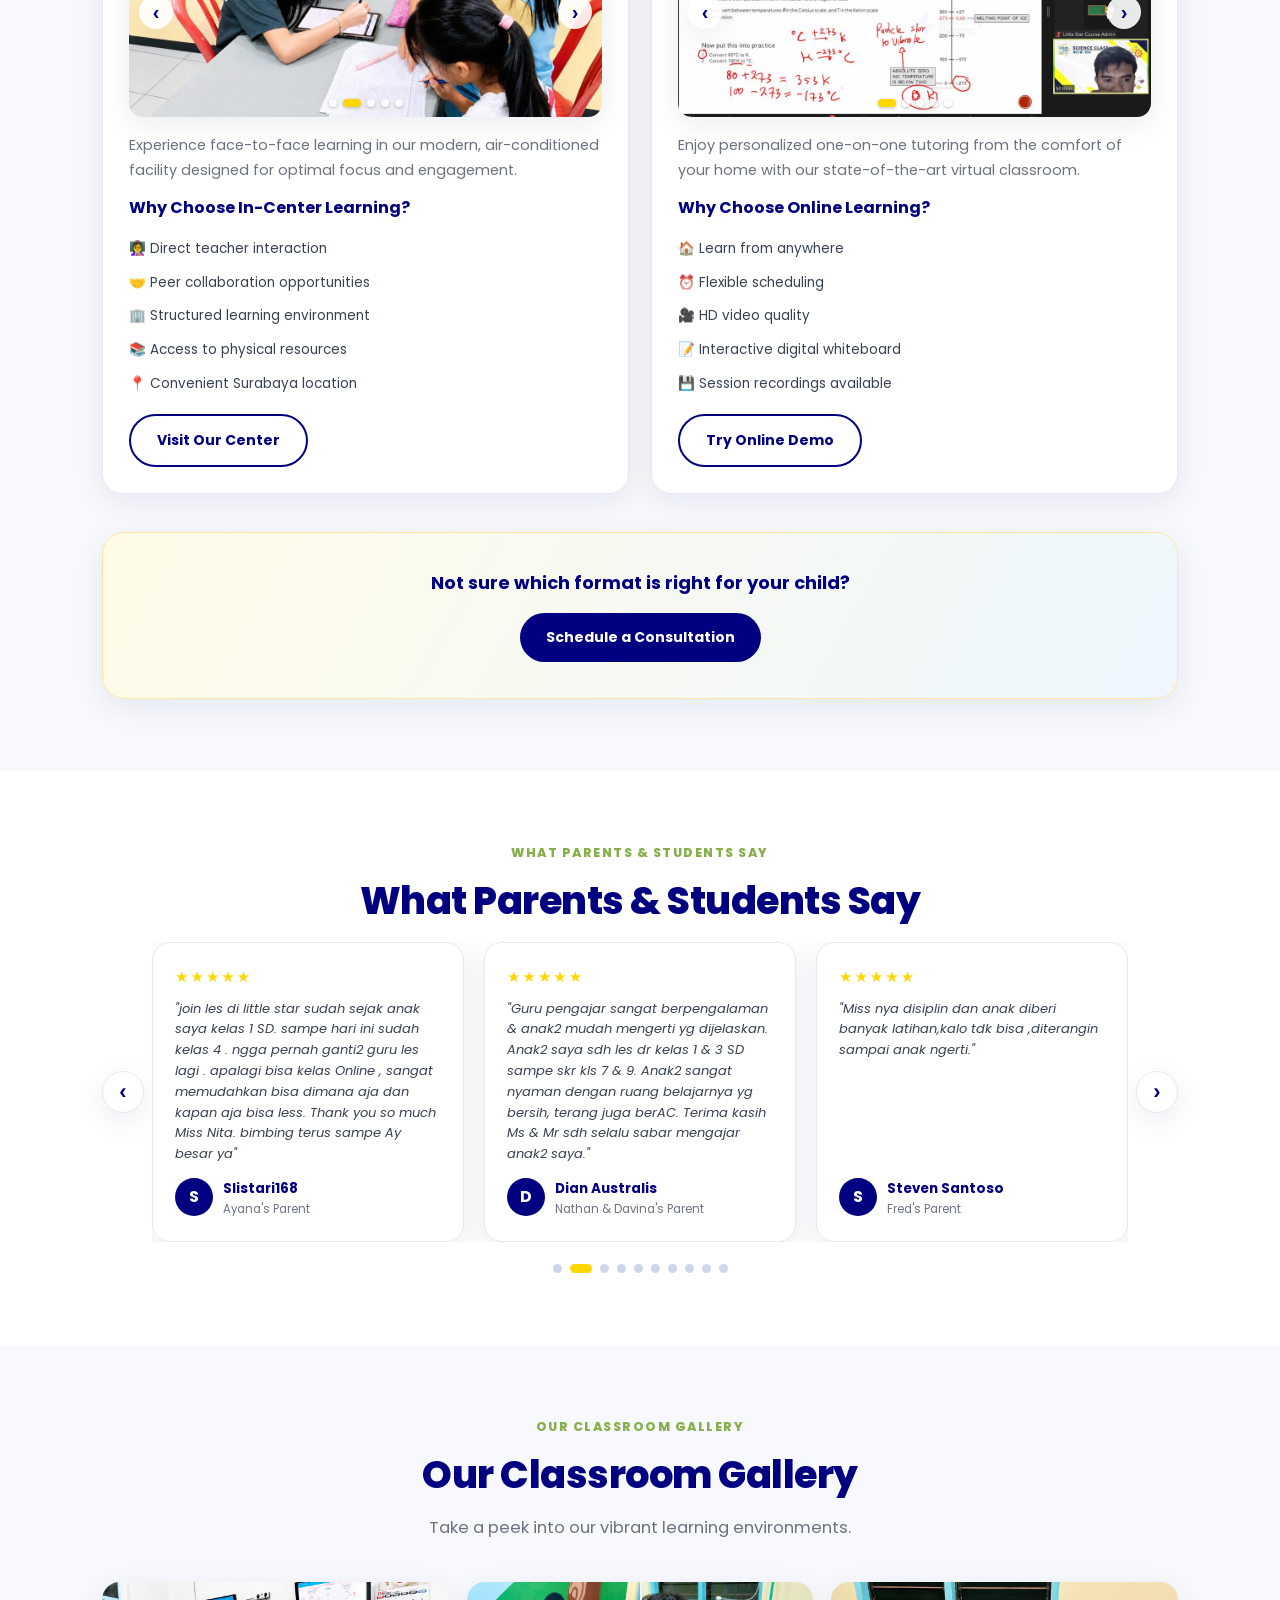
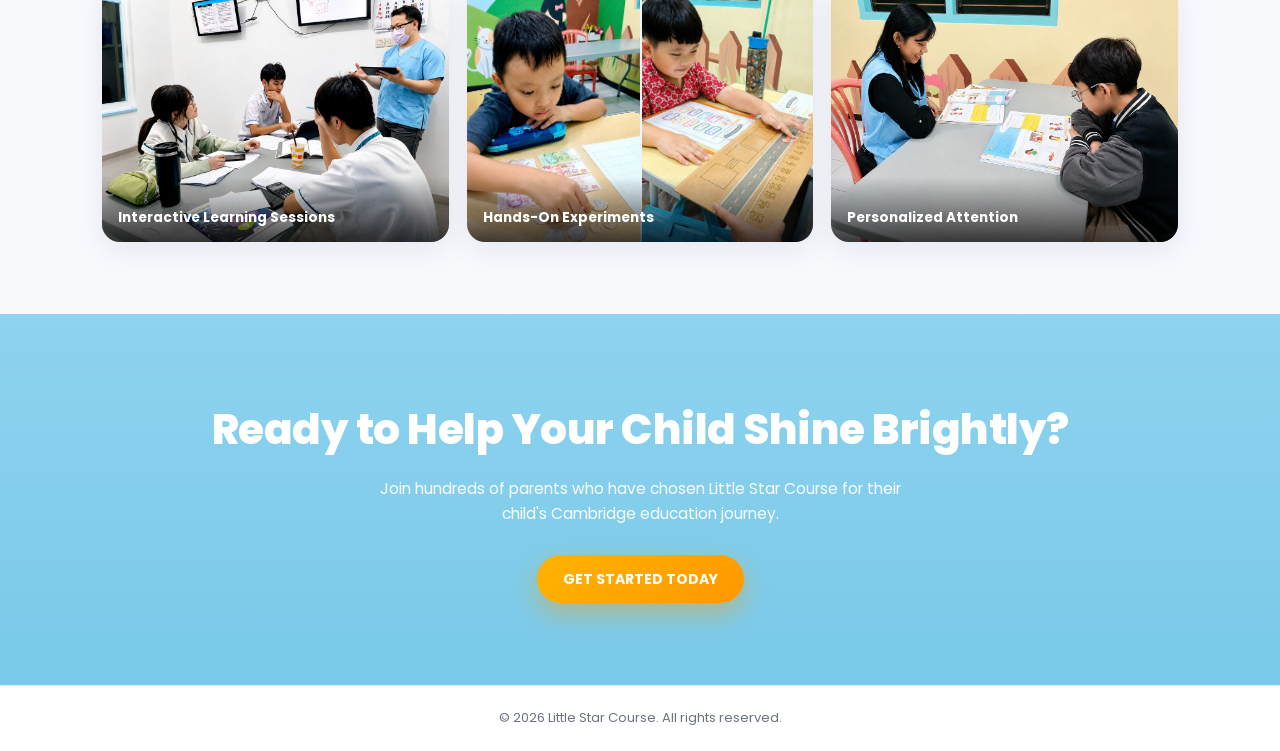
==== commit c707e34e: "Add files via upload" ====
--- a/index.html
+++ b/index.html
@@ -45,6 +45,10 @@
 .mini .k{font-weight:700;color:var(--navy);font-size:13px;min-width:120px}
 .mini .v{color:var(--muted);font-size:12.5px}
 .note{color:#374151;font-size:13px;font-style:italic;margin-top:12px}
+.approach-pic{width:100%;height:auto;border-radius:12px;margin:12px 0 2px;border:1px solid var(--line);background:#fff;display:block}
+.wcard{position:relative}
+.wcard .wpic{width:100%;height:190px;object-fit:cover;border-radius:12px;display:block;margin-bottom:14px}
+.wcard .num{position:absolute;top:14px;left:14px;background:#fff;color:var(--gold);width:34px;height:34px;border-radius:10px;display:flex;align-items:center;justify-content:center;box-shadow:var(--shadow);font-size:14px}
 
 /* Header */
 header{position:sticky;top:0;z-index:100;background:rgba(255,255,255,.94);backdrop-filter:blur(8px);border-bottom:1px solid var(--line)}
@@ -315,6 +319,7 @@
       <div class="card"><div class="num">01</div><div class="ic" style="background:var(--sky-soft)">➗</div>
         <h3>CPA (Concrete–Pictorial–Abstract) for Primary Mathematics</h3>
         <p>We apply the CPA approach to Primary Mathematics, guiding students from hands-on learning with concrete materials, to visual representations, and finally to abstract problem-solving.</p>
+        <img class="approach-pic" src="assets/approach_cpa.jpg" alt="CPA approach example" loading="lazy">
         <div class="mini">
           <div class="row"><div class="k">Concrete</div><div class="v">Students explore concepts using hands-on materials and real-life examples.</div></div>
           <div class="row"><div class="k">Pictorial</div><div class="v">Ideas are reinforced through visual models, diagrams, and representations.</div></div>
@@ -324,6 +329,7 @@
       <div class="card"><div class="num">02</div><div class="ic" style="background:#fff7e6">📝</div>
         <h3>Personalized Worksheet</h3>
         <p>Each student receives comprehensive worksheets tailored to their ability and learning pace, aligned with their school's topic.</p>
+        <img class="approach-pic" src="assets/approach_worksheet.jpg" alt="Personalized worksheet example" loading="lazy">
         <div class="mini">
           <div class="row"><div class="k">Tailored Content</div><div class="v">Worksheets customized to each student's ability level.</div></div>
           <div class="row"><div class="k">School Aligned</div><div class="v">Topics aligned with their school's curriculum.</div></div>
@@ -333,6 +339,7 @@
       <div class="card"><div class="num">03</div><div class="ic" style="background:#f5edfb">📊</div>
         <h3>Bar Model Problem Solving</h3>
         <p>Word problems are taught using the bar model strategy, helping students visualize relationships and solve problems logically and systematically.</p>
+        <img class="approach-pic" src="assets/approach_barmodel.jpg" alt="Bar model problem solving example" loading="lazy">
         <div class="mini">
           <div class="row"><div class="k">Visual Learning</div><div class="v">Students visualize mathematical relationships.</div></div>
           <div class="row"><div class="k">Logical Thinking</div><div class="v">Develop systematic problem-solving skills.</div></div>
@@ -366,13 +373,13 @@
     <div class="eyebrow">Why Choose Little Star Course?</div>
     <h2 class="title">What makes us different</h2>
     <div class="grid" style="grid-template-columns:repeat(3,1fr)">
-      <div class="card"><div class="num">01</div><div class="ic" style="background:var(--sky-soft)">🏫</div><h3>Clean and Comfortable Classroom</h3><p>Our classrooms are clean, well-maintained, and fully air-conditioned, creating a comfortable and focused learning environment for every student.</p></div>
-      <div class="card"><div class="num">02</div><div class="ic" style="background:#fff7e6">💻</div><h3>Modern Digital Classroom</h3><p>Our learning environment is supported by modern digital tools that make lessons more engaging, interactive, and aligned with today's learning styles.</p></div>
-      <div class="card"><div class="num">03</div><div class="ic" style="background:#eefbf3">🌐</div><h3>Bilingual Classroom</h3><p>We offer bilingual instruction in English and Indonesian to ensure students fully understand the concepts.</p></div>
-      <div class="card"><div class="num">04</div><div class="ic" style="background:#f5edfb">👨‍🏫</div><h3>Professional and Experienced Teachers</h3><p>Students are guided by professional and experienced teachers who are dedicated to delivering clear explanations and supportive instruction.</p></div>
-      <div class="card"><div class="num">05</div><div class="ic" style="background:var(--sky-soft)">👥</div><h3>Semi-Private Classes for Better Learning Focus</h3><p>With a maximum of four students per group, our semi-private classes ensure more attention, interaction, and effective learning.</p></div>
-      <div class="card"><div class="num">06</div><div class="ic" style="background:#fff7e6">🎯</div><h3>1-on-1 Coaching to Monitor Each Child's Progress</h3><p>We provide individual coaching sessions to closely monitor each child's learning progress and address their specific strengths and challenges.</p></div>
-      <div class="card"><div class="num">07</div><div class="ic" style="background:#eefbf3">📋</div><h3>Personalized Lesson Plans</h3><p>Each student receives a personalized lesson plan and worksheets that can be aligned with their school curriculum, ensuring continuity and better academic results.</p></div>
+      <div class="card wcard"><img class="wpic" src="assets/diff_clean.jpg" alt="Clean and comfortable classroom" loading="lazy"><div class="num">01</div><h3>Clean and Comfortable Classroom</h3><p>Our classrooms are clean, well-maintained, and fully air-conditioned, creating a comfortable and focused learning environment for every student.</p></div>
+      <div class="card wcard"><img class="wpic" src="assets/diff_digital.jpg" alt="Modern digital classroom" loading="lazy"><div class="num">02</div><h3>Modern Digital Classroom</h3><p>Our learning environment is supported by modern digital tools that make lessons more engaging, interactive, and aligned with today's learning styles.</p></div>
+      <div class="card wcard"><img class="wpic" src="assets/diff_bilingual.jpg" alt="Bilingual classroom" loading="lazy"><div class="num">03</div><h3>Bilingual Classroom</h3><p>We offer bilingual instruction in English and Indonesian to ensure students fully understand the concepts.</p></div>
+      <div class="card wcard"><img class="wpic" src="assets/diff_teacher.jpg" alt="Professional and experienced teachers" loading="lazy"><div class="num">04</div><h3>Professional and Experienced Teachers</h3><p>Students are guided by professional and experienced teachers who are dedicated to delivering clear explanations and supportive instruction.</p></div>
+      <div class="card wcard"><img class="wpic" src="assets/diff_semiprivate.jpg" alt="Semi-private classes" loading="lazy"><div class="num">05</div><h3>Semi-Private Classes for Better Learning Focus</h3><p>With a maximum of four students per group, our semi-private classes ensure more attention, interaction, and effective learning.</p></div>
+      <div class="card wcard"><img class="wpic" src="assets/diff_coaching.jpg" alt="1-on-1 coaching" loading="lazy"><div class="num">06</div><h3>1-on-1 Coaching to Monitor Each Child's Progress</h3><p>We provide individual coaching sessions to closely monitor each child's learning progress and address their specific strengths and challenges.</p></div>
+      <div class="card wcard"><img class="wpic" src="assets/diff_lessonplan.jpg" alt="Personalized lesson plans" loading="lazy"><div class="num">07</div><h3>Personalized Lesson Plans</h3><p>Each student receives a personalized lesson plan and worksheets that can be aligned with their school curriculum, ensuring continuity and better academic results.</p></div>
     </div>
     <div class="cta-band"><p>Experience the Little Star difference today?</p><a href="https://wa.me/6287855888747" target="_blank" rel="noopener" class="btn btn-navy">Book a Free Consultation</a></div>
   </div>
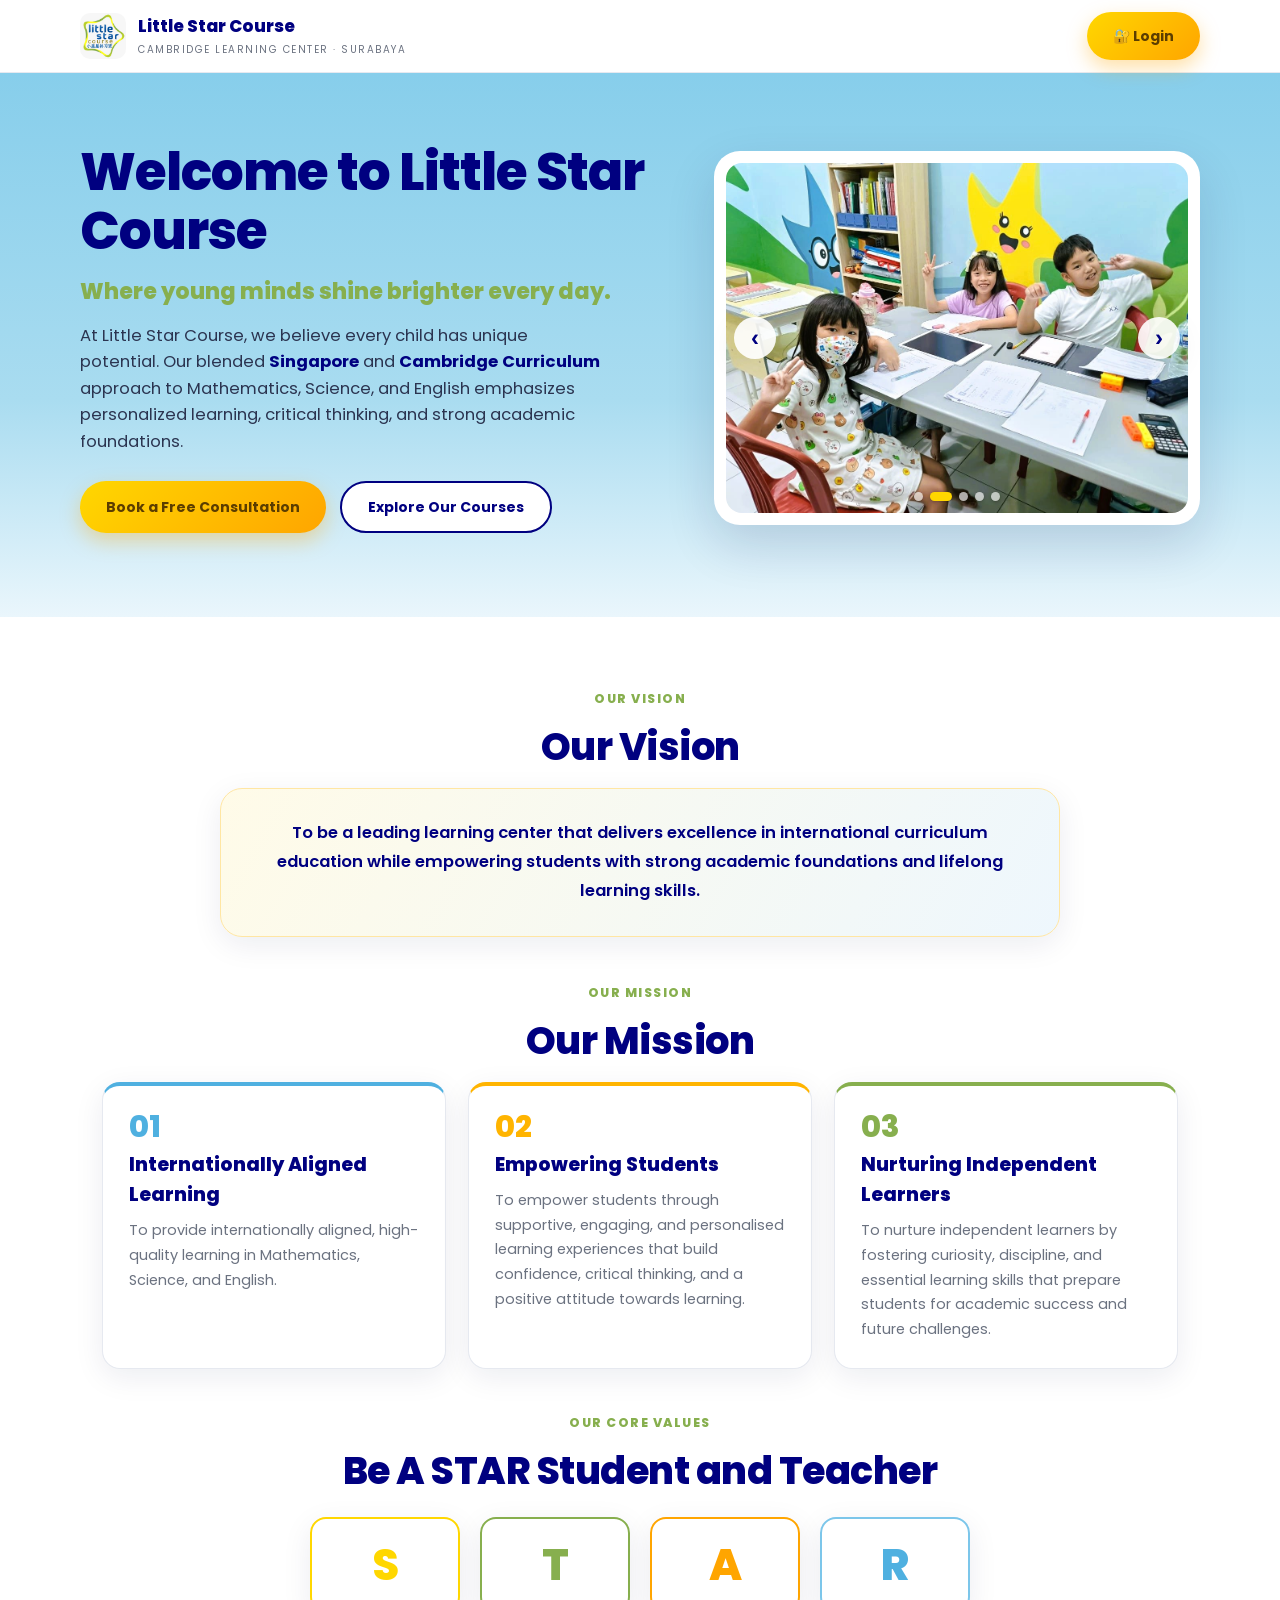
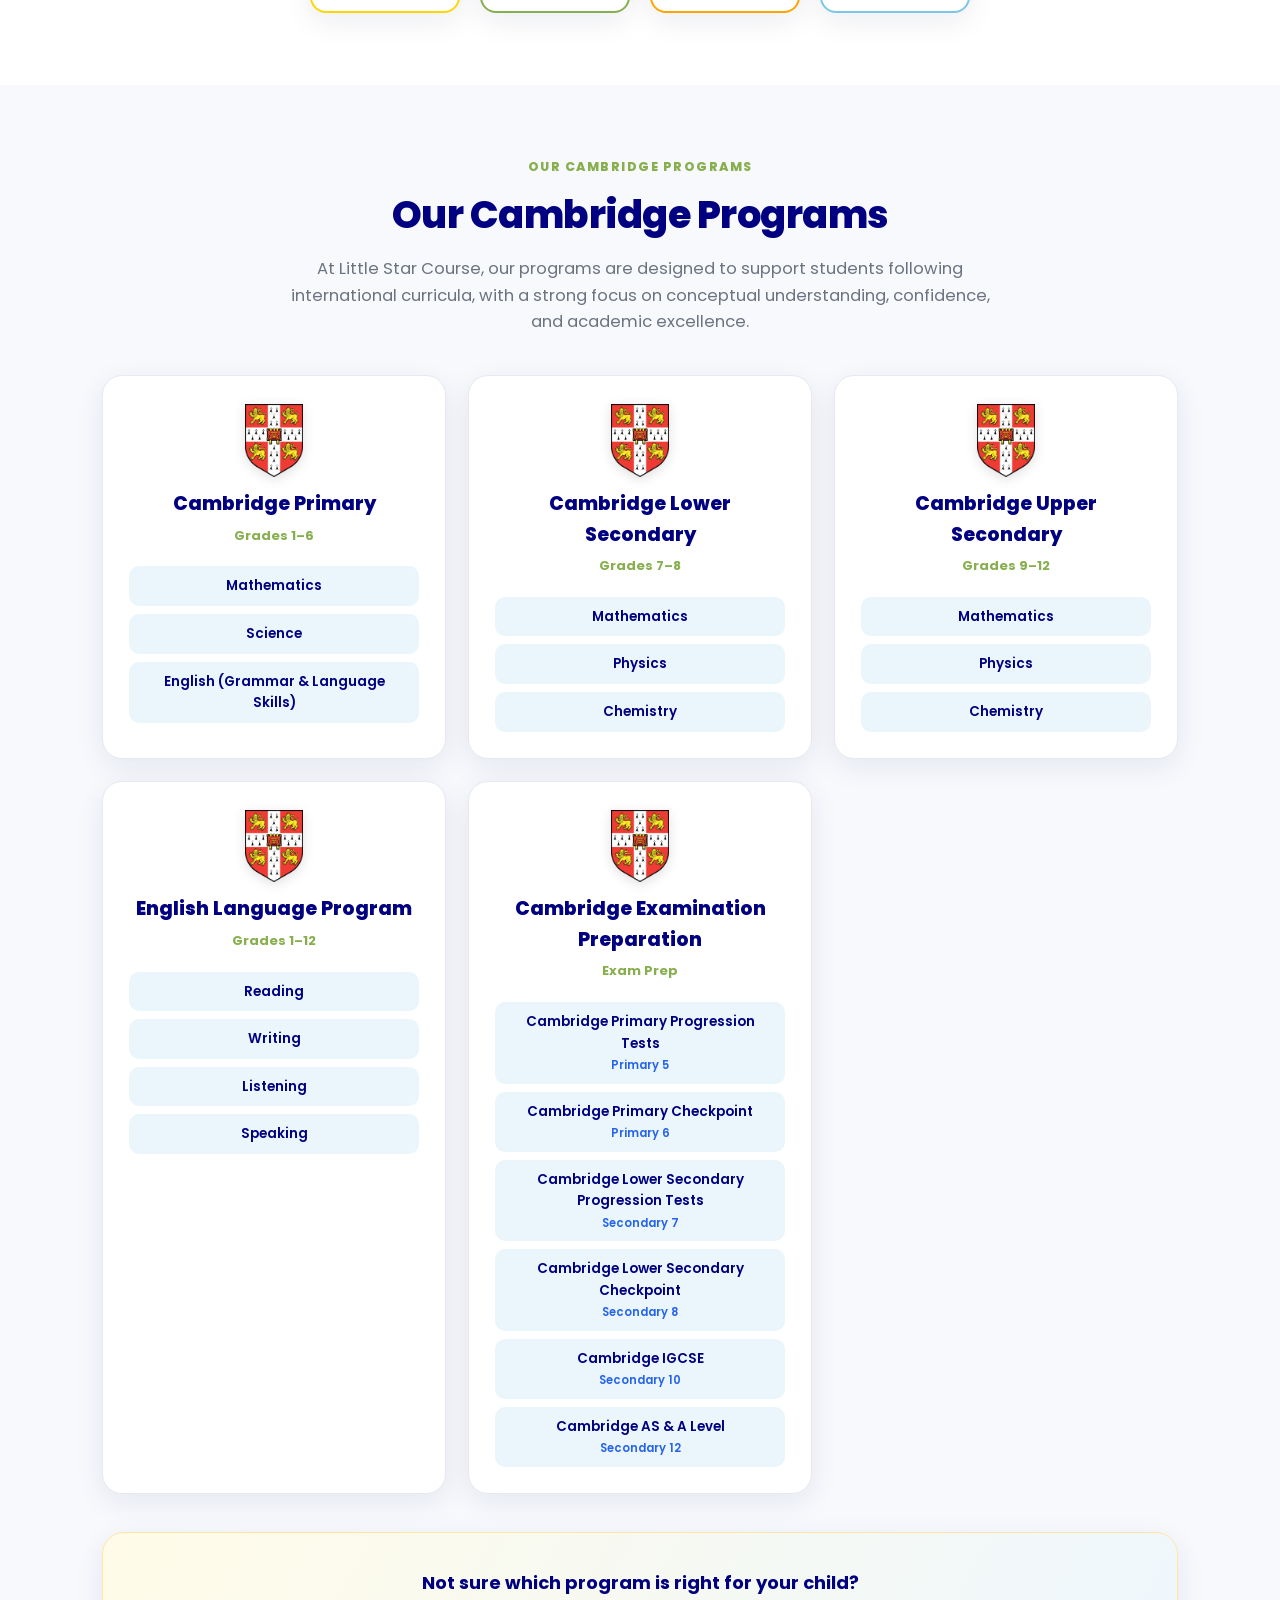
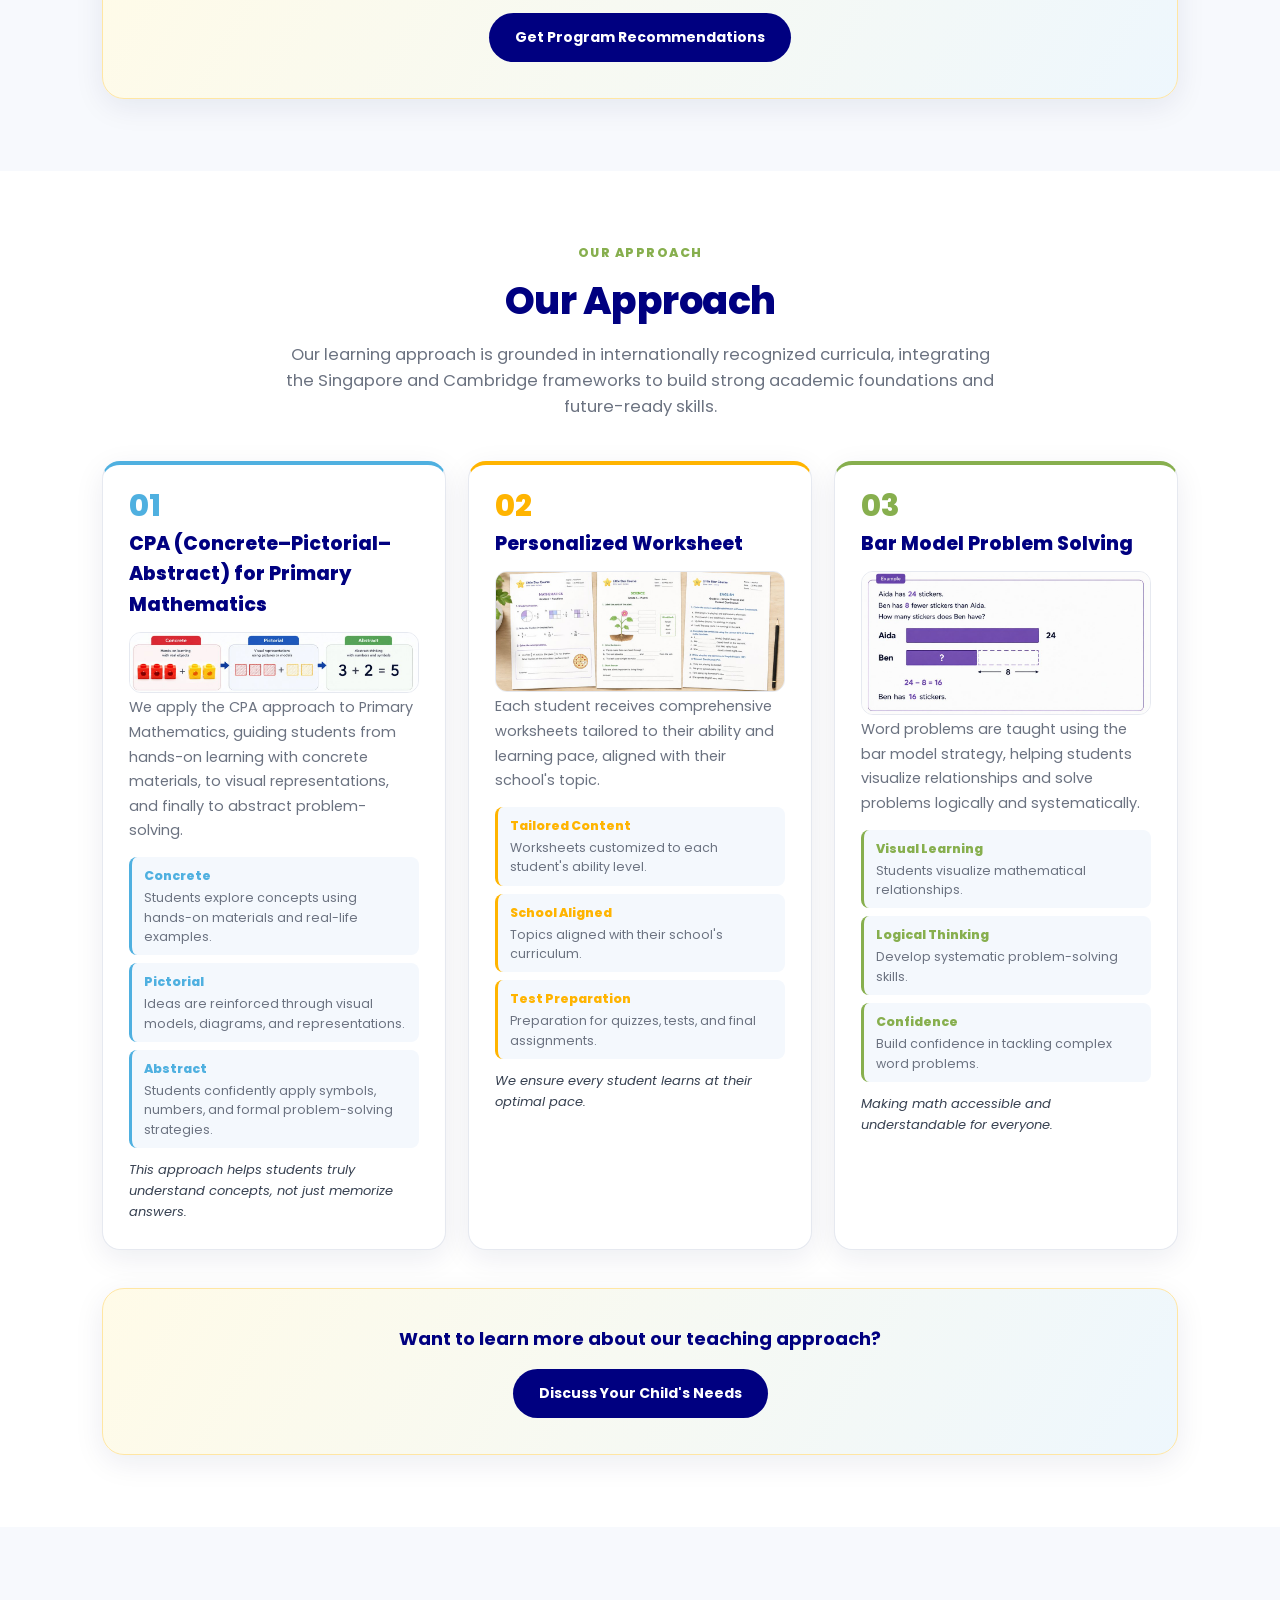
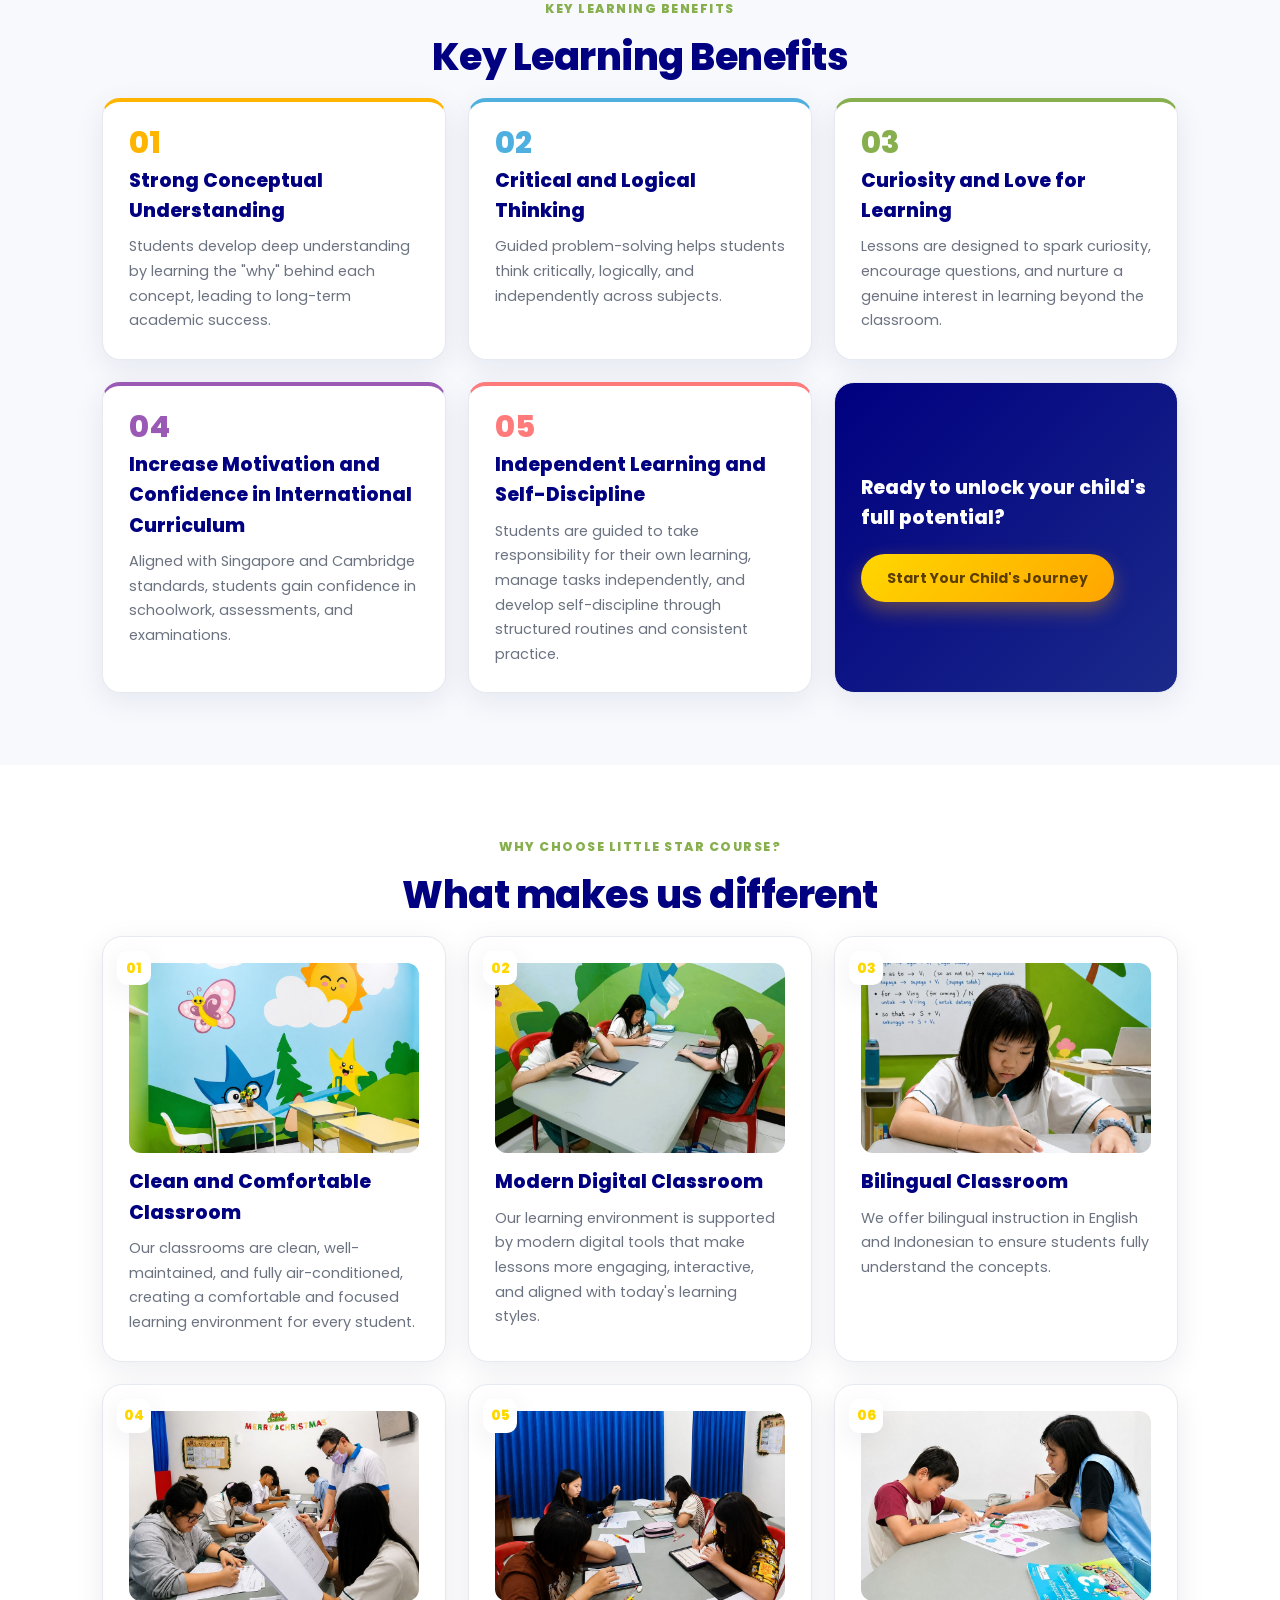
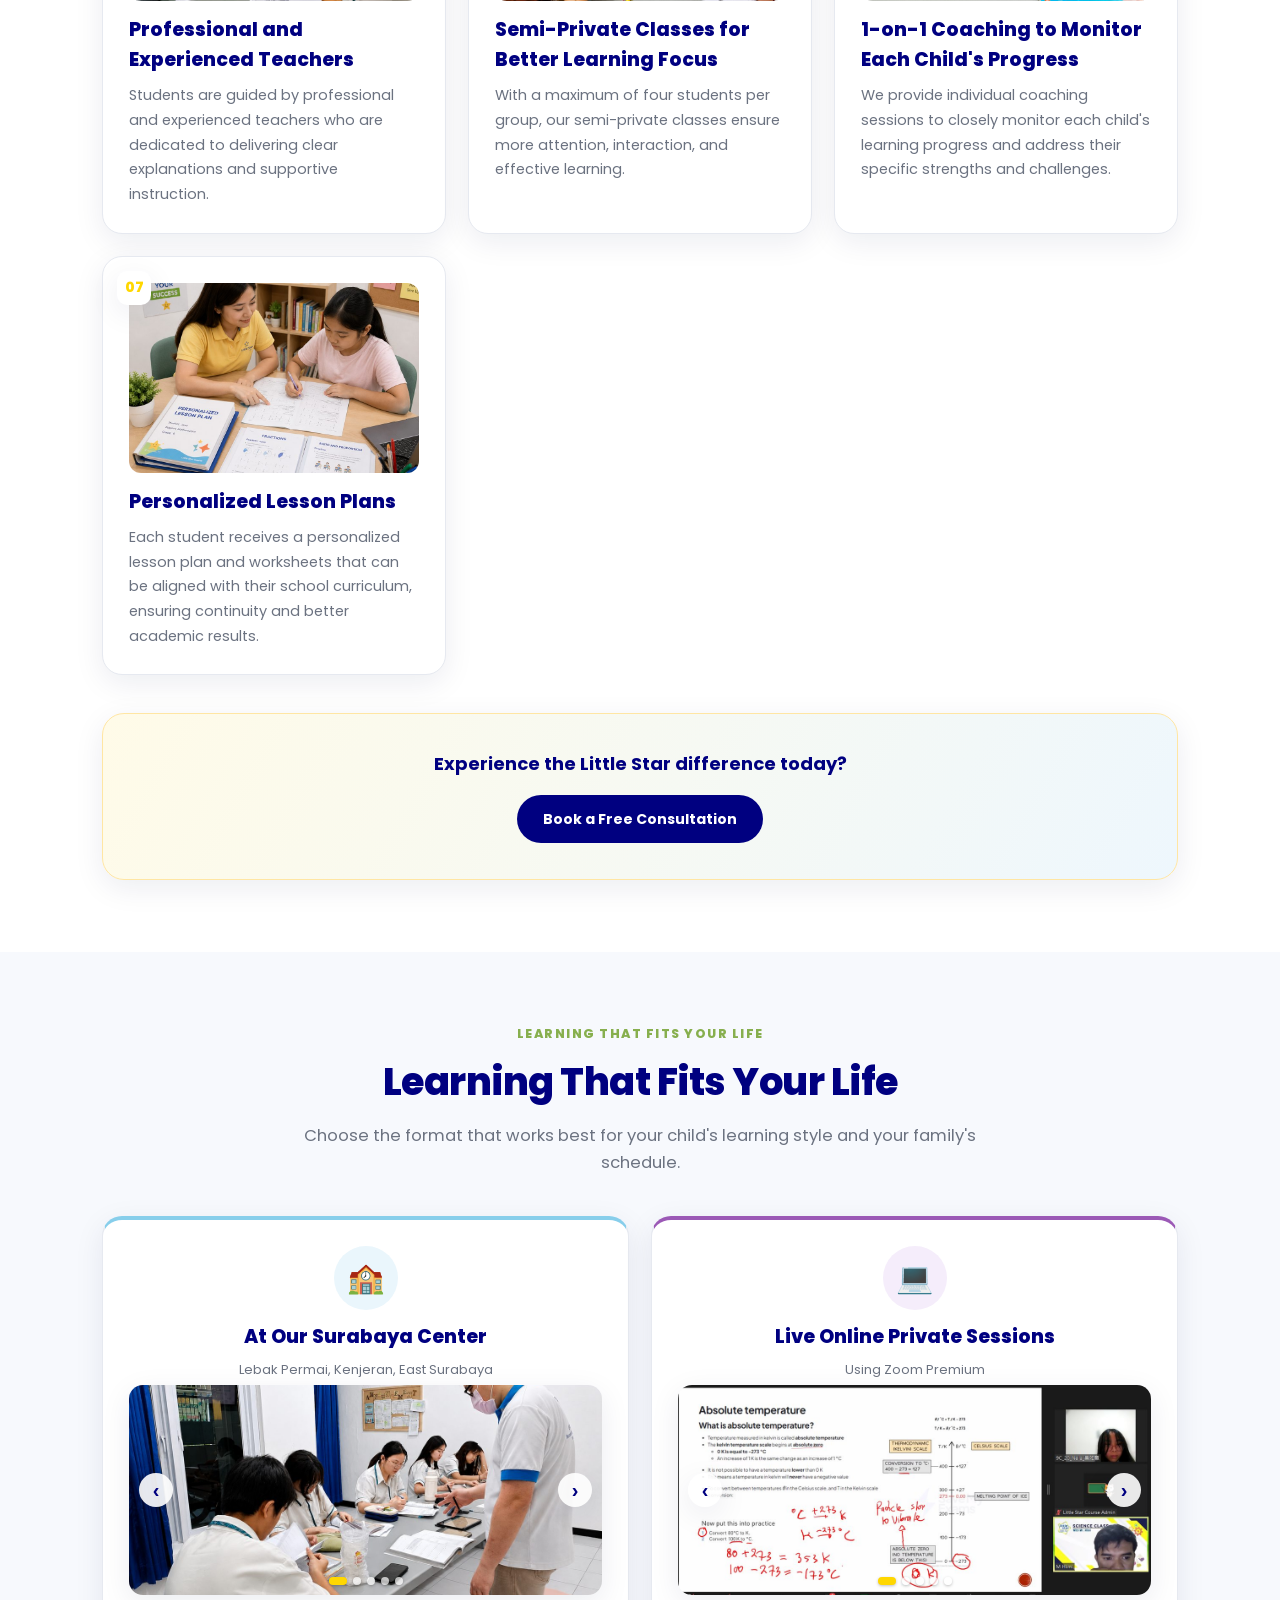
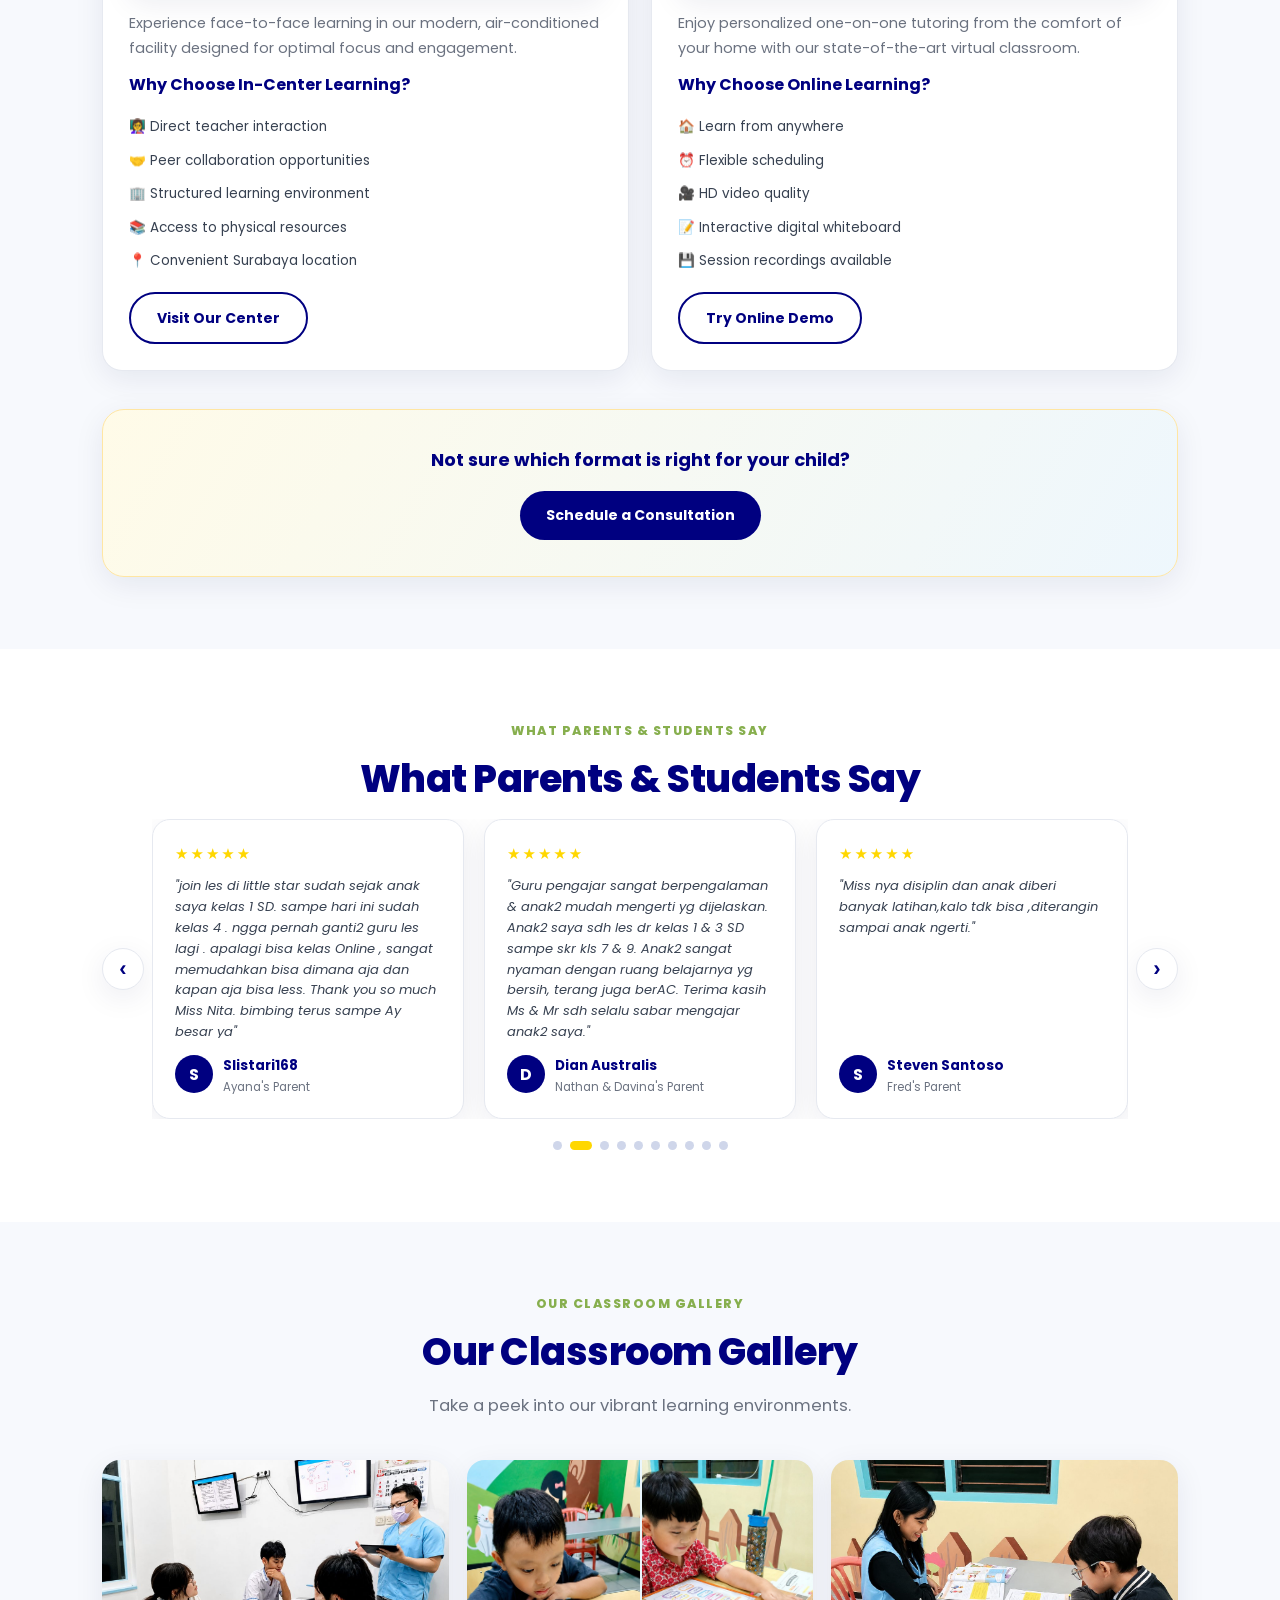
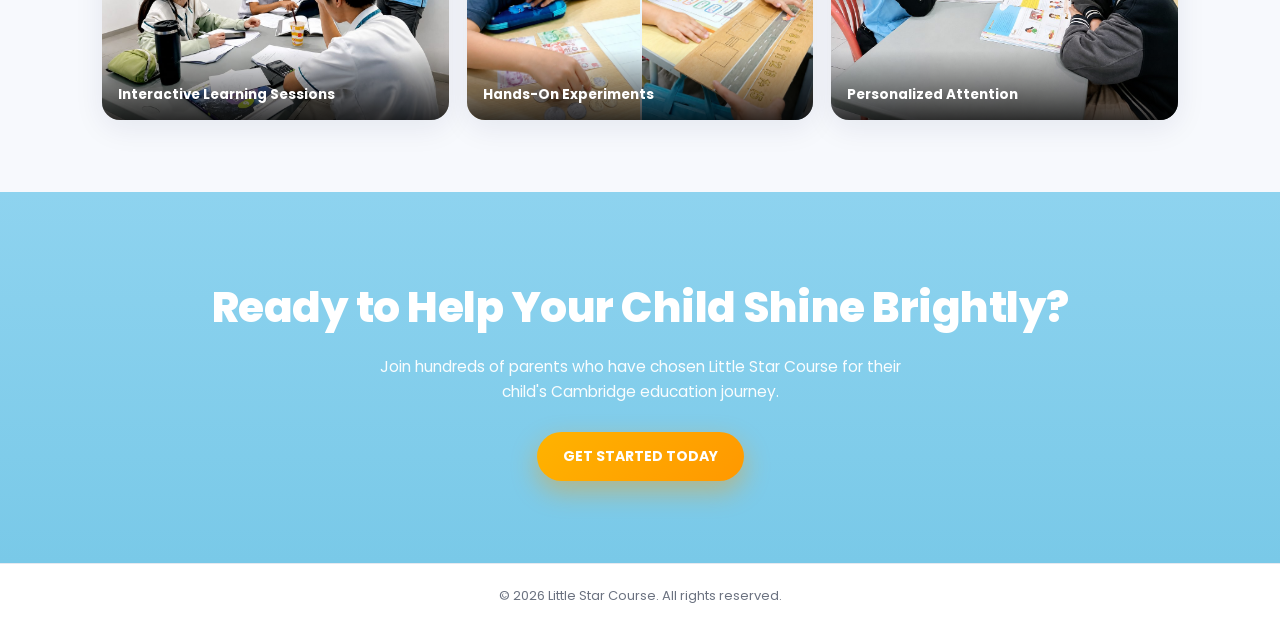
==== commit f5ad38e5: "Add files via upload" ====
--- a/index.html
+++ b/index.html
@@ -40,10 +40,12 @@
 .card h3{font-size:19px;color:var(--navy);font-weight:800;margin-bottom:8px}
 .card p{color:var(--muted);font-size:14.5px;line-height:1.7}
 .num{font-weight:800;color:var(--gold);font-size:14px}
-.mini{margin-top:12px;display:flex;flex-direction:column;gap:9px}
-.mini .row{display:flex;gap:9px;align-items:flex-start}
-.mini .k{font-weight:700;color:var(--navy);font-size:13px;min-width:120px}
-.mini .v{color:var(--muted);font-size:12.5px}
+.mini{margin-top:14px;display:flex;flex-direction:column;gap:8px}
+.mini .row{display:flex;flex-direction:column;gap:2px;background:#f4f8fd;border-left:3px solid var(--accent,#4fb0e0);border-radius:8px;padding:9px 12px}
+.mini .k{font-weight:800;color:var(--accent,#4fb0e0);font-size:12.5px}
+.mini .v{color:var(--muted);font-size:12.5px;line-height:1.55}
+.acard .approach-pic{transition:transform .35s ease}
+.acard:hover .approach-pic{transform:scale(1.02)}
 .note{color:#374151;font-size:13px;font-style:italic;margin-top:12px}
 .approach-pic{width:100%;height:auto;border-radius:12px;margin:12px 0 2px;border:1px solid var(--line);background:#fff;display:block}
 .wcard{position:relative}
@@ -151,6 +153,8 @@
 /* format */
 .fmt{display:grid;grid-template-columns:1fr 1fr;gap:22px}
 @media(max-width:820px){.fmt{grid-template-columns:1fr}}
+.fmt .card{border-top:4px solid var(--sky)}
+.fmt .card:nth-child(2){border-top-color:var(--purple)}
 .fmt .card .ic{width:64px;height:64px;border-radius:50%;margin:0 auto 12px;font-size:30px}
 .fmt .card h3{text-align:center}
 .fmt .card .addr{text-align:center;margin-bottom:2px}
@@ -163,7 +167,9 @@
 .gcard{position:relative;margin:0;border-radius:18px;overflow:hidden;box-shadow:var(--shadow);aspect-ratio:4/3;background:var(--sky-soft)}
 .gcard img{width:100%;height:100%;object-fit:cover;transition:transform .45s ease}
 .gcard:hover img{transform:scale(1.06)}
-.gcard figcaption{position:absolute;left:0;right:0;bottom:0;padding:30px 16px 13px;color:#fff;font-weight:700;font-size:13.5px;background:linear-gradient(transparent,rgba(0,0,0,.74))}
+.gcard figcaption{position:absolute;left:0;right:0;bottom:0;padding:34px 16px 14px;color:#fff;font-weight:700;font-size:13.5px;background:linear-gradient(transparent,rgba(0,0,0,.78))}
+.gcard figcaption small{display:block;font-weight:400;font-size:12px;line-height:1.5;max-height:0;opacity:0;overflow:hidden;transition:max-height .4s ease,opacity .4s ease,margin-top .4s ease}
+.gcard:hover figcaption small{max-height:66px;opacity:.95;margin-top:5px}
 @media(max-width:900px){.ggrid{grid-template-columns:1fr 1fr}}
 @media(max-width:560px){.ggrid{grid-template-columns:1fr}}
 .gcard.split{display:flex;gap:2px}
@@ -316,30 +322,30 @@
     <h2 class="title">Our Approach</h2>
     <p class="subtitle">Our learning approach is grounded in internationally recognized curricula, integrating the Singapore and Cambridge frameworks to build strong academic foundations and future-ready skills.</p>
     <div class="grid" style="grid-template-columns:repeat(3,1fr)">
-      <div class="card"><div class="num">01</div><div class="ic" style="background:var(--sky-soft)">➗</div>
+      <div class="mcard acard" style="--accent:#4fb0e0"><div class="num">01</div>
         <h3>CPA (Concrete–Pictorial–Abstract) for Primary Mathematics</h3>
+        <img class="approach-pic" src="assets/approach_cpa.jpg" alt="CPA approach example" loading="lazy">
         <p>We apply the CPA approach to Primary Mathematics, guiding students from hands-on learning with concrete materials, to visual representations, and finally to abstract problem-solving.</p>
-        <img class="approach-pic" src="assets/approach_cpa.jpg" alt="CPA approach example" loading="lazy">
         <div class="mini">
           <div class="row"><div class="k">Concrete</div><div class="v">Students explore concepts using hands-on materials and real-life examples.</div></div>
           <div class="row"><div class="k">Pictorial</div><div class="v">Ideas are reinforced through visual models, diagrams, and representations.</div></div>
           <div class="row"><div class="k">Abstract</div><div class="v">Students confidently apply symbols, numbers, and formal problem-solving strategies.</div></div>
         </div>
         <div class="note">This approach helps students truly understand concepts, not just memorize answers.</div></div>
-      <div class="card"><div class="num">02</div><div class="ic" style="background:#fff7e6">📝</div>
+      <div class="mcard acard" style="--accent:#ffb400"><div class="num">02</div>
         <h3>Personalized Worksheet</h3>
+        <img class="approach-pic" src="assets/approach_worksheet.jpg" alt="Personalized worksheet example" loading="lazy">
         <p>Each student receives comprehensive worksheets tailored to their ability and learning pace, aligned with their school's topic.</p>
-        <img class="approach-pic" src="assets/approach_worksheet.jpg" alt="Personalized worksheet example" loading="lazy">
         <div class="mini">
           <div class="row"><div class="k">Tailored Content</div><div class="v">Worksheets customized to each student's ability level.</div></div>
           <div class="row"><div class="k">School Aligned</div><div class="v">Topics aligned with their school's curriculum.</div></div>
           <div class="row"><div class="k">Test Preparation</div><div class="v">Preparation for quizzes, tests, and final assignments.</div></div>
         </div>
         <div class="note">We ensure every student learns at their optimal pace.</div></div>
-      <div class="card"><div class="num">03</div><div class="ic" style="background:#f5edfb">📊</div>
+      <div class="mcard acard" style="--accent:#87af4e"><div class="num">03</div>
         <h3>Bar Model Problem Solving</h3>
+        <img class="approach-pic" src="assets/approach_barmodel.jpg" alt="Bar model problem solving example" loading="lazy">
         <p>Word problems are taught using the bar model strategy, helping students visualize relationships and solve problems logically and systematically.</p>
-        <img class="approach-pic" src="assets/approach_barmodel.jpg" alt="Bar model problem solving example" loading="lazy">
         <div class="mini">
           <div class="row"><div class="k">Visual Learning</div><div class="v">Students visualize mathematical relationships.</div></div>
           <div class="row"><div class="k">Logical Thinking</div><div class="v">Develop systematic problem-solving skills.</div></div>
@@ -357,11 +363,11 @@
     <div class="eyebrow">Key Learning Benefits</div>
     <h2 class="title">Key Learning Benefits</h2>
     <div class="grid" style="grid-template-columns:repeat(3,1fr)">
-      <div class="card"><div class="num">01</div><div class="ic" style="background:#fff7e6">💡</div><h3>Strong Conceptual Understanding</h3><p>Students develop deep understanding by learning the "why" behind each concept, leading to long-term academic success.</p></div>
-      <div class="card"><div class="num">02</div><div class="ic" style="background:var(--sky-soft)">🧠</div><h3>Critical and Logical Thinking</h3><p>Guided problem-solving helps students think critically, logically, and independently across subjects.</p></div>
-      <div class="card"><div class="num">03</div><div class="ic" style="background:#eefbf3">✨</div><h3>Curiosity and Love for Learning</h3><p>Lessons are designed to spark curiosity, encourage questions, and nurture a genuine interest in learning beyond the classroom.</p></div>
-      <div class="card"><div class="num">04</div><div class="ic" style="background:#f5edfb">🎯</div><h3>Increase Motivation and Confidence in International Curriculum</h3><p>Aligned with Singapore and Cambridge standards, students gain confidence in schoolwork, assessments, and examinations.</p></div>
-      <div class="card"><div class="num">05</div><div class="ic" style="background:#fdecec">🚀</div><h3>Independent Learning and Self-Discipline</h3><p>Students are guided to take responsibility for their own learning, manage tasks independently, and develop self-discipline through structured routines and consistent practice.</p></div>
+      <div class="mcard" style="--accent:#ffb400"><div class="num">01</div><h3>Strong Conceptual Understanding</h3><p>Students develop deep understanding by learning the "why" behind each concept, leading to long-term academic success.</p></div>
+      <div class="mcard" style="--accent:#4fb0e0"><div class="num">02</div><h3>Critical and Logical Thinking</h3><p>Guided problem-solving helps students think critically, logically, and independently across subjects.</p></div>
+      <div class="mcard" style="--accent:#87af4e"><div class="num">03</div><h3>Curiosity and Love for Learning</h3><p>Lessons are designed to spark curiosity, encourage questions, and nurture a genuine interest in learning beyond the classroom.</p></div>
+      <div class="mcard" style="--accent:#9b59b6"><div class="num">04</div><h3>Increase Motivation and Confidence in International Curriculum</h3><p>Aligned with Singapore and Cambridge standards, students gain confidence in schoolwork, assessments, and examinations.</p></div>
+      <div class="mcard" style="--accent:#ff7a7a"><div class="num">05</div><h3>Independent Learning and Self-Discipline</h3><p>Students are guided to take responsibility for their own learning, manage tasks independently, and develop self-discipline through structured routines and consistent practice.</p></div>
       <div class="card" style="display:flex;flex-direction:column;justify-content:center;align-items:flex-start;background:linear-gradient(135deg,var(--navy),#1b2a8a);color:#fff"><h3 style="color:#fff">Ready to unlock your child's full potential?</h3><a href="https://wa.me/6287855888747" target="_blank" rel="noopener" class="btn btn-gold" style="margin-top:12px">Start Your Child's Journey</a></div>
     </div>
   </div>
@@ -479,9 +485,9 @@
     <h2 class="title">Our Classroom Gallery</h2>
     <p class="subtitle">Take a peek into our vibrant learning environments.</p>
     <div class="ggrid">
-      <figure class="gcard"><img src="assets/gal_interactive.jpg" alt="Interactive learning session" loading="lazy"><figcaption>Interactive Learning Sessions</figcaption></figure>
-      <figure class="gcard split"><img src="assets/gal_handson1.jpg" alt="Hands-on activity" loading="lazy"><img src="assets/gal_handson2.jpg" alt="Hands-on activity" loading="lazy"><figcaption>Hands-On Experiments</figcaption></figure>
-      <figure class="gcard"><img src="assets/gal_personalized.jpg" alt="Personalized attention" loading="lazy"><figcaption>Personalized Attention</figcaption></figure>
+      <figure class="gcard"><img src="assets/gal_interactive.jpg" alt="Interactive learning session" loading="lazy"><figcaption><b>Interactive Learning Sessions</b><small>Team-based learning that builds communication and social skills.</small></figcaption></figure>
+      <figure class="gcard split"><img src="assets/gal_handson1.jpg" alt="Hands-on activity" loading="lazy"><img src="assets/gal_handson2.jpg" alt="Hands-on activity" loading="lazy"><figcaption><b>Hands-On Experiments</b><small>Practical, hands-on activities that bring concepts to life.</small></figcaption></figure>
+      <figure class="gcard"><img src="assets/gal_personalized.jpg" alt="Personalized attention" loading="lazy"><figcaption><b>Personalized Attention</b><small>Small classes so every child gets the support they need.</small></figcaption></figure>
     </div>
   </div>
 </section>
